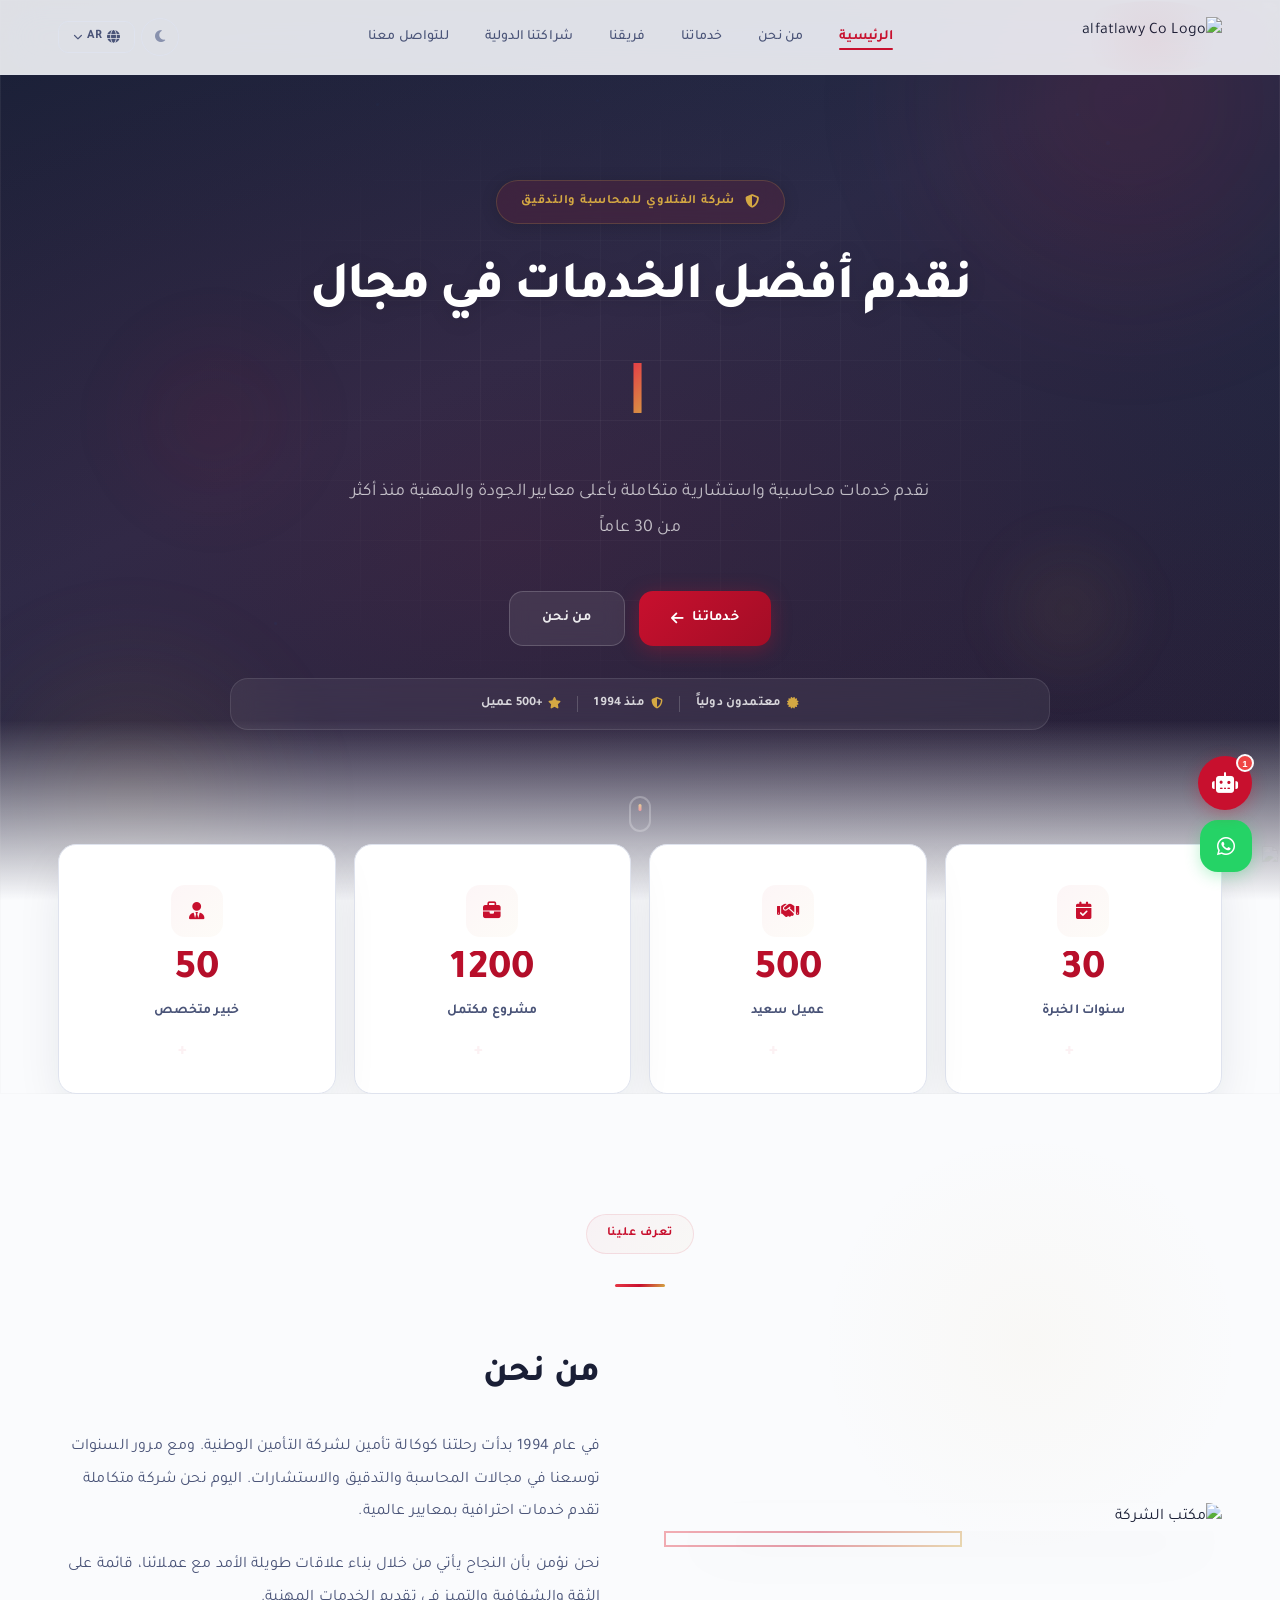
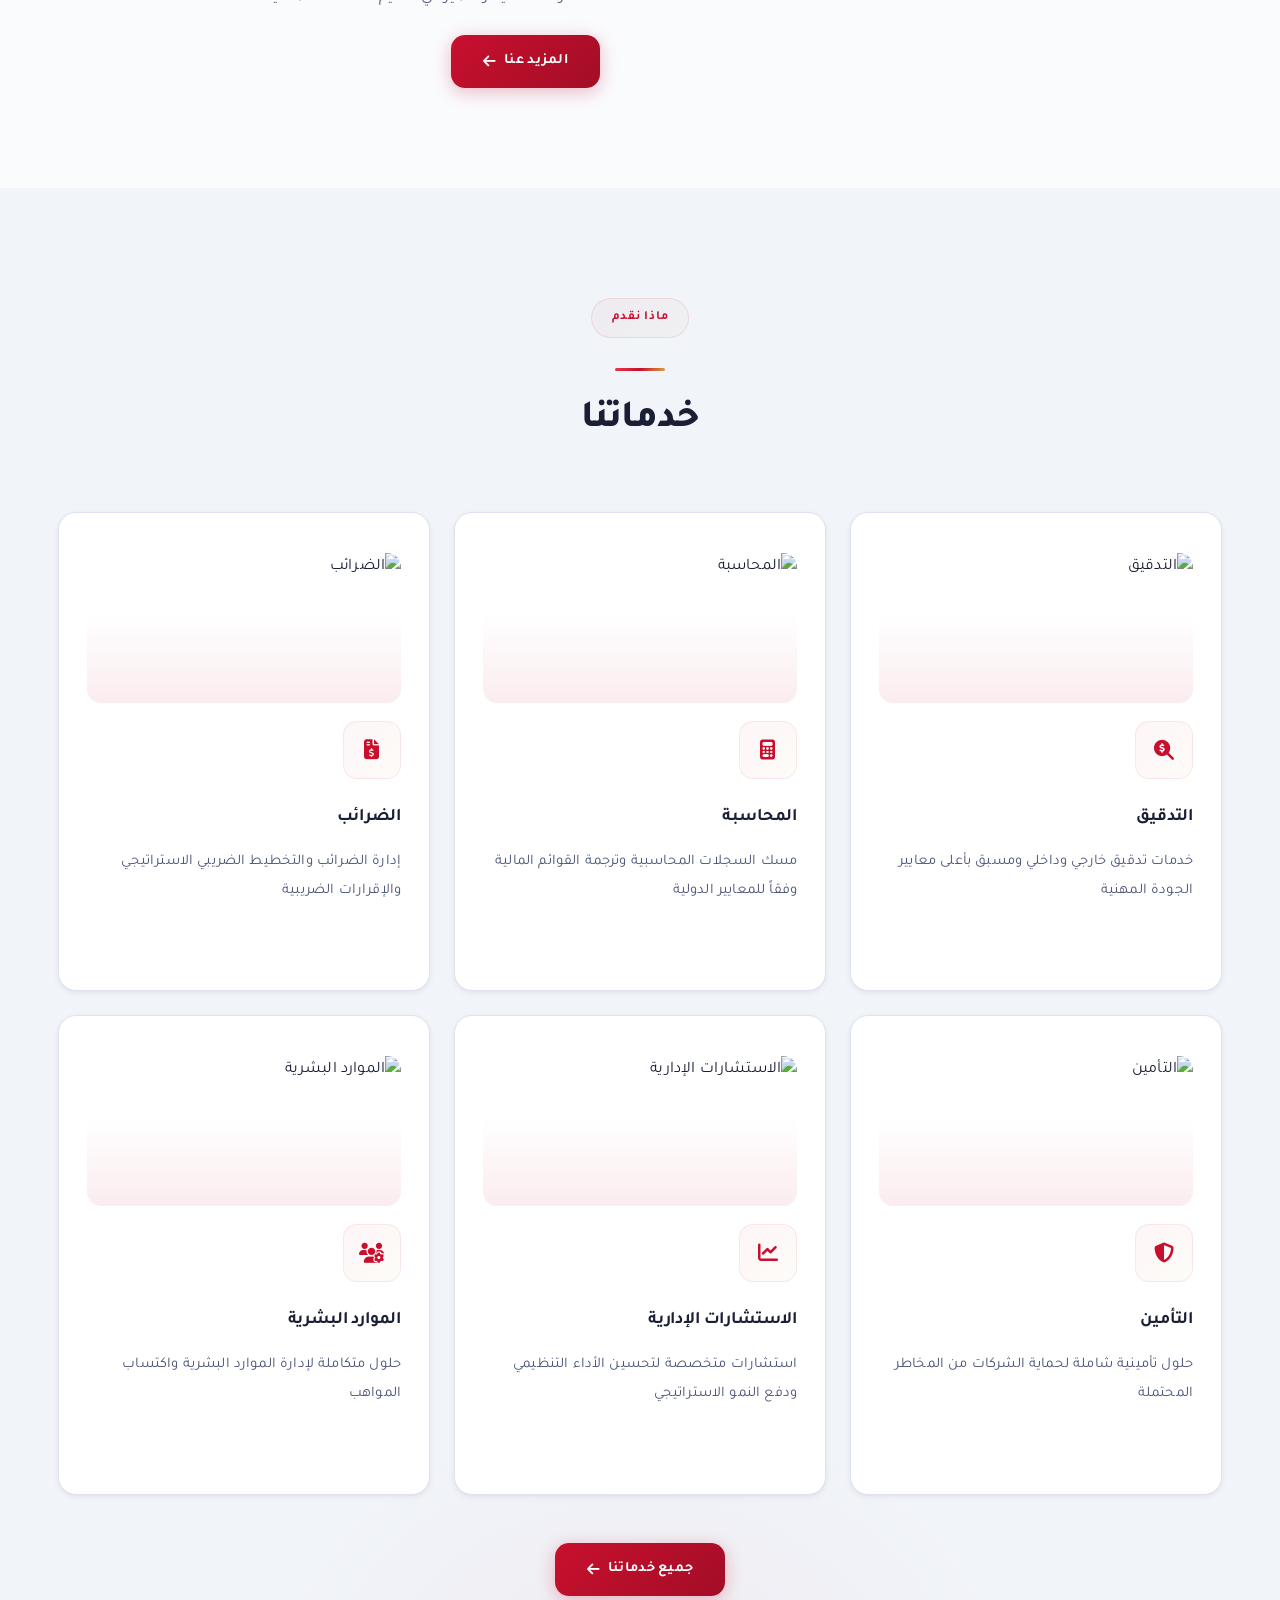
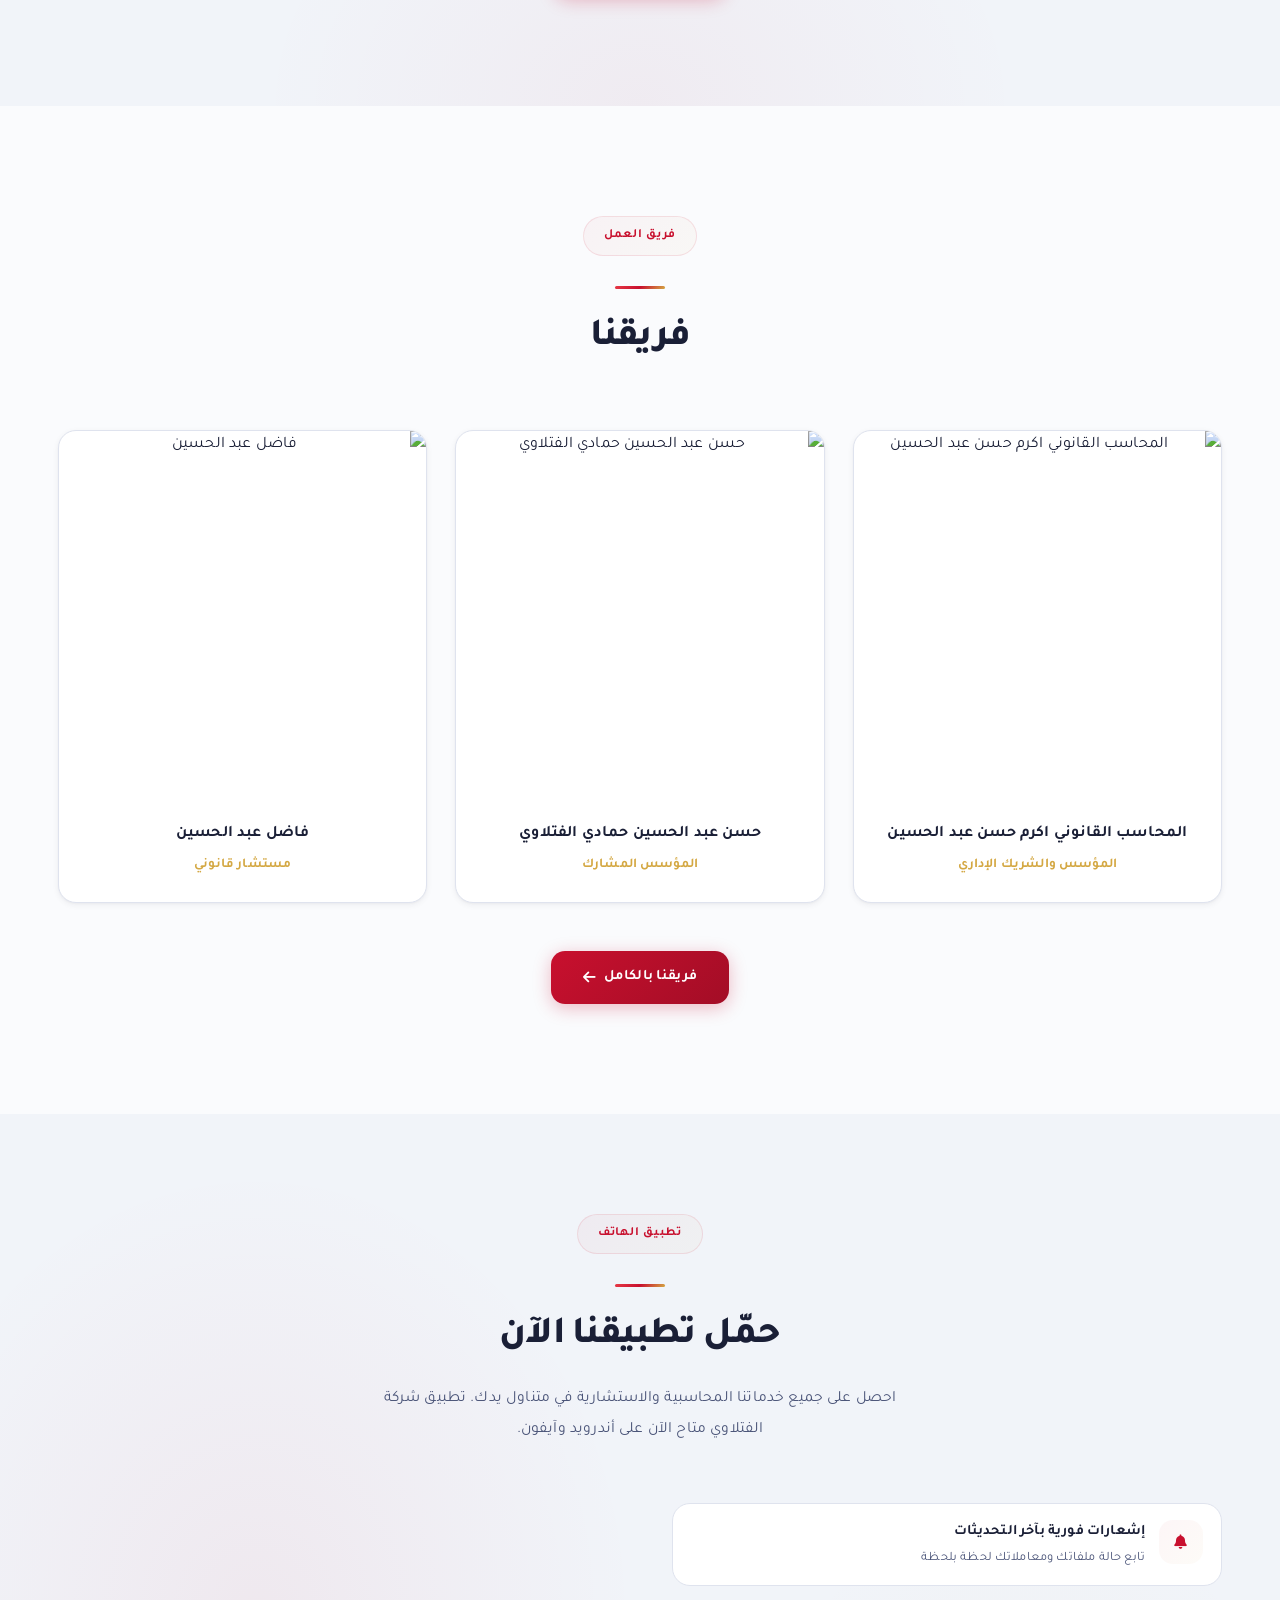
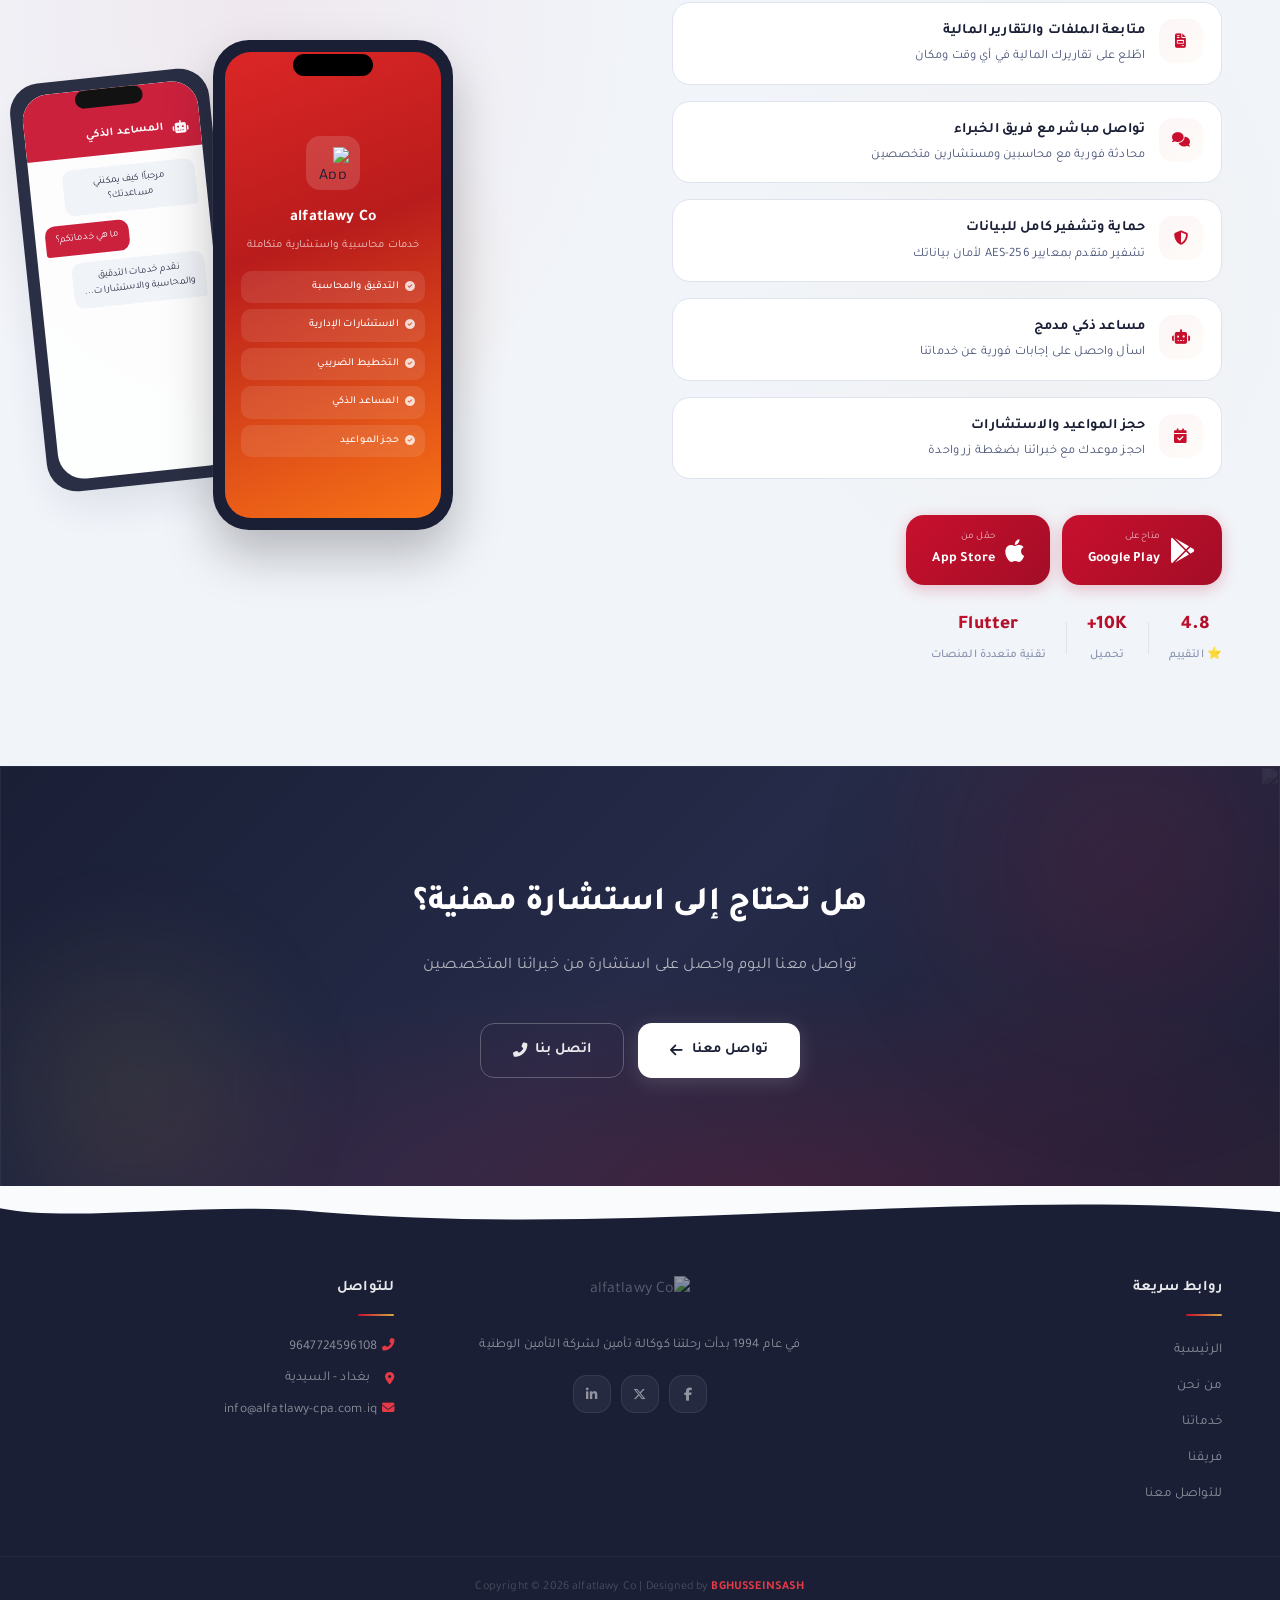
==== index.html @ bef2a105 "Alfatlawy CPA Website v12 Prestige - Full deployment" ====
<!DOCTYPE html>
<html dir="rtl" lang="ar" data-theme="light">
<head>
    <meta charset="UTF-8">
    <meta name="viewport" content="width=device-width, initial-scale=1.0">
    <title>alfatlawy Co - شركة الفتلاوي</title>
    <meta name="description" content="شركة الفتلاوي للمحاسبة والتدقيق - خدمات محاسبية واستشارية متكاملة بأعلى معايير الجودة منذ 1994">
    <link rel="stylesheet" href="css/style.css">
    <link rel="stylesheet" href="https://cdnjs.cloudflare.com/ajax/libs/font-awesome/6.5.1/css/all.min.css">
    <link rel="preconnect" href="https://fonts.googleapis.com">
    <link rel="preconnect" href="https://fonts.gstatic.com" crossorigin>
    <link href="https://fonts.googleapis.com/css2?family=Cairo:wght@300;400;600;700;800&family=Tajawal:wght@300;400;500;700;800&display=swap" rel="stylesheet">
    <link href="https://fonts.googleapis.com/css2?family=Inter:wght@300;400;500;600;700;800&display=swap" rel="stylesheet">
</head>
<body>

    <!-- Preloader -->
    <div id="preloader">
        <div class="preloader-inner">
            <div class="preloader-logo-wrap">
                <img src="https://alfatlawy-cpa.com.iq/wp-content/uploads/2024/11/Untitled_design-removebg-preview.png" alt="Loading" class="preloader-logo">
                <div class="preloader-ring"></div>
                <div class="preloader-ring ring-2"></div>
            </div>
            <div class="preloader-text">alfatlawy <span>&</span> Co</div>
            <div class="preloader-bar"><div class="preloader-bar-fill"></div></div>
        </div>
    </div>

    <!-- Header -->
    <header id="masthead">
        <div class="header-inner">
            <div class="logo animated-logo">
                <a href="index.html">
                    <img src="https://alfatlawy-cpa.com.iq/wp-content/uploads/2024/11/Untitled_design-removebg-preview.png" alt="alfatlawy Co Logo">
                    <div class="logo-glow"></div>
                </a>
            </div>
            <nav class="main-nav" id="mainNav">
                <ul class="nav-menu">
                    <li><a href="index.html" class="active" data-i18n="nav.home">الرئيسية</a></li>
                    <li><a href="about.html" data-i18n="nav.about">من نحن</a></li>
                    <li><a href="services.html" data-i18n="nav.services">خدماتنا</a></li>
                    <li><a href="team.html" data-i18n="nav.team">فريقنا</a></li>
                    <li><a href="partnership.html" data-i18n="nav.partnership">شراكتنا الدولية</a></li>
                    <li><a href="join.html" data-i18n="nav.contact">للتواصل معنا</a></li>
                </ul>
            </nav>
            <div class="header-actions">
                <button class="theme-toggle" id="themeToggle" aria-label="تبديل المظهر">
                    <i class="fas fa-moon" id="themeIcon"></i>
                </button>
                <div class="lang-dropdown" id="langDropdown">
                    <button class="lang-btn" id="langBtn">
                        <i class="fas fa-globe"></i>
                        <span id="currentLang">AR</span>
                        <i class="fas fa-chevron-down lang-arrow"></i>
                    </button>
                    <div class="lang-menu" id="langMenu">
                        <button data-lang="ar" class="lang-option active">🇮🇶 العربية</button>
                        <button data-lang="en" class="lang-option">🇬🇧 English</button>
                        <button data-lang="ku" class="lang-option">🇮🇶 کوردی</button>
                        <button data-lang="tr" class="lang-option">🇹🇷 Türkçe</button>
                        <button data-lang="fa" class="lang-option">🇮🇷 فارسی</button>
                        <button data-lang="fr" class="lang-option">🇫🇷 Français</button>
                        <button data-lang="de" class="lang-option">🇩🇪 Deutsch</button>
                        <button data-lang="es" class="lang-option">🇪🇸 Español</button>
                        <button data-lang="zh" class="lang-option">🇨🇳 中文</button>
                        <button data-lang="ru" class="lang-option">🇷🇺 Русский</button>
                    </div>
                </div>
                <button class="menu-toggle" id="menuToggle" aria-label="فتح القائمة">
                    <span class="hamburger">
                        <span></span><span></span><span></span>
                    </span>
                </button>
            </div>
        </div>
    </header>
    <div class="nav-overlay" id="navOverlay"></div>

    <!-- Hero -->
    <section class="hero">
        <img src="https://images.unsplash.com/photo-1497366216548-37526070297c?auto=format&fit=crop&w=1920&q=80" alt="" class="hero-bg-img" loading="lazy">
        <div class="hero-grid-pattern"></div>
        <div class="hero-particles" id="heroParticles"></div>
        <div class="hero-shapes">
            <div class="shape shape-1"></div>
            <div class="shape shape-2"></div>
            <div class="shape shape-3"></div>
            <div class="shape shape-4"></div>
        </div>
        <div class="hero-overlay">
            <div class="hero-content">
                <div class="hero-badge fade-in"><i class="fas fa-shield-halved"></i> <span data-i18n="hero.badge">شركة الفتلاوي للمحاسبة والتدقيق</span></div>
                <h1 class="fade-in" data-i18n="hero.title_prefix">نقدم أفضل الخدمات في مجال</h1>
                <div class="typed-line fade-in"><span class="gradient-text" id="typedText"></span></div>
                <p class="hero-desc fade-in" data-i18n="hero.desc">نقدم خدمات محاسبية واستشارية متكاملة بأعلى معايير الجودة والمهنية منذ أكثر من 30 عاماً</p>
                <div class="hero-btns fade-in">
                    <a href="services.html" class="btn btn-primary" data-i18n="hero.btn_services">خدماتنا <i class="fas fa-arrow-left"></i></a>
                    <a href="about.html" class="btn btn-glass" data-i18n="hero.btn_about">من نحن</a>
                </div>
                <div class="hero-trust fade-in">
                    <span class="trust-item"><i class="fas fa-certificate"></i> <span data-i18n="hero.trust1">معتمدون دولياً</span></span>
                    <span class="trust-divider"></span>
                    <span class="trust-item"><i class="fas fa-shield-halved"></i> <span data-i18n="hero.trust2">منذ 1994</span></span>
                    <span class="trust-divider"></span>
                    <span class="trust-item"><i class="fas fa-star"></i> <span data-i18n="hero.trust3">+500 عميل</span></span>
                </div>
                <div class="hero-scroll-indicator">
                    <div class="scroll-mouse"><div class="scroll-dot"></div></div>
                </div>
            </div>
        </div>
    </section>

    <!-- Stats -->
    <section class="stats">
        <img src="https://images.unsplash.com/photo-1486406146926-c627a92ad1ab?auto=format&fit=crop&w=1920&q=80" alt="" class="stats-bg-img" loading="lazy">
        <div class="stats-grid">
            <div class="stat-item fade-in">
                <div class="stat-icon"><i class="fas fa-calendar-check"></i></div>
                <div class="stat-number" data-count="30">0</div>
                <div class="stat-label" data-i18n="stats.experience">سنوات الخبرة</div>
                <div class="stat-plus">+</div>
            </div>
            <div class="stat-item fade-in">
                <div class="stat-icon"><i class="fas fa-handshake"></i></div>
                <div class="stat-number" data-count="500">0</div>
                <div class="stat-label" data-i18n="stats.clients">عميل سعيد</div>
                <div class="stat-plus">+</div>
            </div>
            <div class="stat-item fade-in">
                <div class="stat-icon"><i class="fas fa-briefcase"></i></div>
                <div class="stat-number" data-count="1200">0</div>
                <div class="stat-label" data-i18n="stats.projects">مشروع مكتمل</div>
                <div class="stat-plus">+</div>
            </div>
            <div class="stat-item fade-in">
                <div class="stat-icon"><i class="fas fa-user-tie"></i></div>
                <div class="stat-number" data-count="50">0</div>
                <div class="stat-label" data-i18n="stats.experts">خبير متخصص</div>
                <div class="stat-plus">+</div>
            </div>
        </div>
    </section>

    <!-- About Preview -->
    <section class="about-preview">
        <div class="container">
            <div class="section-header fade-in">
                <div class="section-tag" data-i18n="about.tag">تعرف علينا</div>
                <div class="section-divider"></div>
            </div>
            <div class="about-grid">
                <div class="about-img fade-in">
                    <img src="https://alfatlawy-cpa.com.iq/wp-content/uploads/2024/12/modern-equipped-computer-lab.webp" alt="مكتب الشركة">
                    <div class="img-decoration"></div>
                </div>
                <div class="about-text fade-in">
                    <h2 data-i18n="about.title">من نحن</h2>
                    <p data-i18n="about.p1">في عام 1994 بدأت رحلتنا كوكالة تأمين لشركة التأمين الوطنية. ومع مرور السنوات توسعنا في مجالات المحاسبة والتدقيق والاستشارات. اليوم نحن شركة متكاملة تقدم خدمات احترافية بمعايير عالمية.</p>
                    <p data-i18n="about.p2">نحن نؤمن بأن النجاح يأتي من خلال بناء علاقات طويلة الأمد مع عملائنا، قائمة على الثقة والشفافية والتميز في تقديم الخدمات المهنية.</p>
                    <a href="about.html" class="btn btn-primary" data-i18n="about.btn">المزيد عنا <i class="fas fa-arrow-left"></i></a>
                </div>
            </div>
        </div>
    </section>

    <!-- Services Preview -->
    <section class="services-preview">
        <div class="container">
            <div class="section-header fade-in">
                <div class="section-tag" data-i18n="services.tag">ماذا نقدم</div>
                <div class="section-divider"></div>
                <h2 data-i18n="services.title">خدماتنا</h2>
            </div>
            <div class="services-grid">
                <div class="service-card fade-in">
                    <div class="card-shine"></div>
                    <div class="service-card-img-wrap">
                        <img src="https://images.unsplash.com/photo-1554224155-6726b3ff858f?auto=format&fit=crop&w=600&q=80" alt="التدقيق" class="service-card-img" loading="lazy">
                    </div>
                    <div class="service-icon"><i class="fas fa-search-dollar"></i></div>
                    <h3 data-i18n="services.audit">التدقيق</h3>
                    <p data-i18n="services.audit_desc">خدمات تدقيق خارجي وداخلي ومسبق بأعلى معايير الجودة المهنية</p>
                    <div class="card-arrow"><i class="fas fa-arrow-left"></i></div>
                </div>
                <div class="service-card fade-in">
                    <div class="card-shine"></div>
                    <div class="service-card-img-wrap">
                        <img src="https://images.unsplash.com/photo-1454165804606-c3d57bc86b40?auto=format&fit=crop&w=600&q=80" alt="المحاسبة" class="service-card-img" loading="lazy">
                    </div>
                    <div class="service-icon"><i class="fas fa-calculator"></i></div>
                    <h3 data-i18n="services.accounting">المحاسبة</h3>
                    <p data-i18n="services.accounting_desc">مسك السجلات المحاسبية وترجمة القوائم المالية وفقاً للمعايير الدولية</p>
                    <div class="card-arrow"><i class="fas fa-arrow-left"></i></div>
                </div>
                <div class="service-card fade-in">
                    <div class="card-shine"></div>
                    <div class="service-card-img-wrap">
                        <img src="https://images.unsplash.com/photo-1586473219010-2ffc57b0d282?auto=format&fit=crop&w=600&q=80" alt="الضرائب" class="service-card-img" loading="lazy">
                    </div>
                    <div class="service-icon"><i class="fas fa-file-invoice-dollar"></i></div>
                    <h3 data-i18n="services.tax">الضرائب</h3>
                    <p data-i18n="services.tax_desc">إدارة الضرائب والتخطيط الضريبي الاستراتيجي والإقرارات الضريبية</p>
                    <div class="card-arrow"><i class="fas fa-arrow-left"></i></div>
                </div>
                <div class="service-card fade-in">
                    <div class="card-shine"></div>
                    <div class="service-card-img-wrap">
                        <img src="https://images.unsplash.com/photo-1450101499163-c8848e66ad76?auto=format&fit=crop&w=600&q=80" alt="التأمين" class="service-card-img" loading="lazy">
                    </div>
                    <div class="service-icon"><i class="fas fa-shield-alt"></i></div>
                    <h3 data-i18n="services.insurance">التأمين</h3>
                    <p data-i18n="services.insurance_desc">حلول تأمينية شاملة لحماية الشركات من المخاطر المحتملة</p>
                    <div class="card-arrow"><i class="fas fa-arrow-left"></i></div>
                </div>
                <div class="service-card fade-in">
                    <div class="card-shine"></div>
                    <div class="service-card-img-wrap">
                        <img src="https://images.unsplash.com/photo-1552664730-d307ca884978?auto=format&fit=crop&w=600&q=80" alt="الاستشارات الإدارية" class="service-card-img" loading="lazy">
                    </div>
                    <div class="service-icon"><i class="fas fa-chart-line"></i></div>
                    <h3 data-i18n="services.consulting">الاستشارات الإدارية</h3>
                    <p data-i18n="services.consulting_desc">استشارات متخصصة لتحسين الأداء التنظيمي ودفع النمو الاستراتيجي</p>
                    <div class="card-arrow"><i class="fas fa-arrow-left"></i></div>
                </div>
                <div class="service-card fade-in">
                    <div class="card-shine"></div>
                    <div class="service-card-img-wrap">
                        <img src="https://images.unsplash.com/photo-1521737711867-e3b97375f902?auto=format&fit=crop&w=600&q=80" alt="الموارد البشرية" class="service-card-img" loading="lazy">
                    </div>
                    <div class="service-icon"><i class="fas fa-users-cog"></i></div>
                    <h3 data-i18n="services.hr">الموارد البشرية</h3>
                    <p data-i18n="services.hr_desc">حلول متكاملة لإدارة الموارد البشرية واكتساب المواهب</p>
                    <div class="card-arrow"><i class="fas fa-arrow-left"></i></div>
                </div>
            </div>
            <div class="center-btn fade-in">
                <a href="services.html" class="btn btn-primary" data-i18n="services.btn">جميع خدماتنا <i class="fas fa-arrow-left"></i></a>
            </div>
        </div>
    </section>

    <!-- Team Preview -->
    <section class="team-preview">
        <div class="container">
            <div class="section-header fade-in">
                <div class="section-tag" data-i18n="team.tag">فريق العمل</div>
                <div class="section-divider"></div>
                <h2 data-i18n="team.title">فريقنا</h2>
            </div>
            <div class="team-grid">
                <div class="team-card fade-in">
                    <div class="team-img-wrap">
                        <img src="https://alfatlawy-cpa.com.iq/wp-content/uploads/2024/11/co-founder-2.png" alt="المحاسب القانوني اكرم حسن عبد الحسين">
                        <div class="team-overlay"><a href="team.html"><i class="fas fa-arrow-left"></i></a></div>
                    </div>
                    <h4 data-i18n="team.m1_name">المحاسب القانوني اكرم حسن عبد الحسين</h4>
                    <p data-i18n="team.founder">المؤسس والشريك الإداري</p>
                </div>
                <div class="team-card fade-in">
                    <div class="team-img-wrap">
                        <img src="https://alfatlawy-cpa.com.iq/wp-content/uploads/2024/11/co-founder-1.png" alt="حسن عبد الحسين حمادي الفتلاوي">
                        <div class="team-overlay"><a href="team.html"><i class="fas fa-arrow-left"></i></a></div>
                    </div>
                    <h4 data-i18n="team.m2_name">حسن عبد الحسين حمادي الفتلاوي</h4>
                    <p data-i18n="team.cofounder">المؤسس المشارك</p>
                </div>
                <div class="team-card fade-in">
                    <div class="team-img-wrap">
                        <img src="https://alfatlawy-cpa.com.iq/wp-content/uploads/2024/11/team-member-1.png" alt="فاضل عبد الحسين">
                        <div class="team-overlay"><a href="team.html"><i class="fas fa-arrow-left"></i></a></div>
                    </div>
                    <h4 data-i18n="team.m3_name">فاضل عبد الحسين</h4>
                    <p data-i18n="team.legal">مستشار قانوني</p>
                </div>
            </div>
            <div class="center-btn fade-in">
                <a href="team.html" class="btn btn-primary" data-i18n="team.btn">فريقنا بالكامل <i class="fas fa-arrow-left"></i></a>
            </div>
        </div>
    </section>

    <!-- Mobile App -->
    <section class="app-section">
        <div class="container">
            <div class="section-header fade-in">
                <div class="section-tag" data-i18n="app.tag">تطبيق الهاتف</div>
                <div class="section-divider"></div>
                <h2 data-i18n="app.title">حمّل تطبيقنا الآن</h2>
                <p class="section-desc" data-i18n="app.desc">احصل على جميع خدماتنا المحاسبية والاستشارية في متناول يدك. تطبيق شركة الفتلاوي متاح الآن على أندرويد وآيفون.</p>
            </div>
            <div class="app-grid">
                <div class="app-content fade-in">
                    <div class="app-features">
                        <div class="app-feature">
                            <div class="app-feature-icon"><i class="fas fa-bell"></i></div>
                            <div class="app-feature-text">
                                <strong data-i18n="app.f1">إشعارات فورية بآخر التحديثات</strong>
                                <span data-i18n="app.f1_desc">تابع حالة ملفاتك ومعاملاتك لحظة بلحظة</span>
                            </div>
                        </div>
                        <div class="app-feature">
                            <div class="app-feature-icon"><i class="fas fa-file-invoice"></i></div>
                            <div class="app-feature-text">
                                <strong data-i18n="app.f2">متابعة الملفات والتقارير المالية</strong>
                                <span data-i18n="app.f2_desc">اطّلع على تقاريرك المالية في أي وقت ومكان</span>
                            </div>
                        </div>
                        <div class="app-feature">
                            <div class="app-feature-icon"><i class="fas fa-comments"></i></div>
                            <div class="app-feature-text">
                                <strong data-i18n="app.f3">تواصل مباشر مع فريق الخبراء</strong>
                                <span data-i18n="app.f3_desc">محادثة فورية مع محاسبين ومستشارين متخصصين</span>
                            </div>
                        </div>
                        <div class="app-feature">
                            <div class="app-feature-icon"><i class="fas fa-shield-halved"></i></div>
                            <div class="app-feature-text">
                                <strong data-i18n="app.f4">حماية وتشفير كامل للبيانات</strong>
                                <span data-i18n="app.f4_desc">تشفير متقدم بمعايير AES-256 لأمان بياناتك</span>
                            </div>
                        </div>
                        <div class="app-feature">
                            <div class="app-feature-icon"><i class="fas fa-robot"></i></div>
                            <div class="app-feature-text">
                                <strong data-i18n="app.f5">مساعد ذكي مدمج</strong>
                                <span data-i18n="app.f5_desc">اسأل واحصل على إجابات فورية عن خدماتنا</span>
                            </div>
                        </div>
                        <div class="app-feature">
                            <div class="app-feature-icon"><i class="fas fa-calendar-check"></i></div>
                            <div class="app-feature-text">
                                <strong data-i18n="app.f6">حجز المواعيد والاستشارات</strong>
                                <span data-i18n="app.f6_desc">احجز موعدك مع خبرائنا بضغطة زر واحدة</span>
                            </div>
                        </div>
                    </div>
                    <div class="app-store-btns">
                        <a href="#" class="store-btn" aria-label="Google Play">
                            <i class="fab fa-google-play"></i>
                            <div class="store-btn-text">
                                <small data-i18n="app.get_on">متاح على</small>
                                <strong>Google Play</strong>
                            </div>
                        </a>
                        <a href="#" class="store-btn" aria-label="App Store">
                            <i class="fab fa-apple"></i>
                            <div class="store-btn-text">
                                <small data-i18n="app.download_on">حمّل من</small>
                                <strong>App Store</strong>
                            </div>
                        </a>
                    </div>
                    <div class="app-stats">
                        <div class="app-stat">
                            <strong>4.8</strong>
                            <span>⭐ <span data-i18n="app.rating">التقييم</span></span>
                        </div>
                        <div class="app-stat-divider"></div>
                        <div class="app-stat">
                            <strong>10K+</strong>
                            <span data-i18n="app.downloads">تحميل</span>
                        </div>
                        <div class="app-stat-divider"></div>
                        <div class="app-stat">
                            <strong>Flutter</strong>
                            <span data-i18n="app.tech">تقنية متعددة المنصات</span>
                        </div>
                    </div>
                </div>
                <div class="app-mockup fade-in">
                    <div class="phone-glow"></div>
                    <div class="phone-frame">
                        <div class="phone-screen">
                            <div class="phone-screen-logo">
                                <img src="https://alfatlawy-cpa.com.iq/wp-content/uploads/2024/11/Untitled_design-removebg-preview.png" alt="App Logo">
                            </div>
                            <h3>alfatlawy Co</h3>
                            <p data-i18n="app.phone_desc">خدمات محاسبية واستشارية متكاملة</p>
                            <div class="phone-screen-features">
                                <div class="phone-feature-item"><i class="fas fa-check-circle"></i> <span data-i18n="app.phone_f1">التدقيق والمحاسبة</span></div>
                                <div class="phone-feature-item"><i class="fas fa-check-circle"></i> <span data-i18n="app.phone_f2">الاستشارات الإدارية</span></div>
                                <div class="phone-feature-item"><i class="fas fa-check-circle"></i> <span data-i18n="app.phone_f3">التخطيط الضريبي</span></div>
                                <div class="phone-feature-item"><i class="fas fa-check-circle"></i> <span data-i18n="app.phone_f4">المساعد الذكي</span></div>
                                <div class="phone-feature-item"><i class="fas fa-check-circle"></i> <span data-i18n="app.phone_f5">حجز المواعيد</span></div>
                            </div>
                        </div>
                    </div>
                    <div class="phone-frame phone-frame-secondary">
                        <div class="phone-screen phone-screen-chat">
                            <div class="phone-chat-header">
                                <i class="fas fa-robot"></i>
                                <span data-i18n="app.phone_chat_title">المساعد الذكي</span>
                            </div>
                            <div class="phone-chat-messages">
                                <div class="phone-chat-bot" data-i18n="app.phone_chat_bot1">مرحباً! كيف يمكنني مساعدتك؟</div>
                                <div class="phone-chat-user" data-i18n="app.phone_chat_user1">ما هي خدماتكم؟</div>
                                <div class="phone-chat-bot" data-i18n="app.phone_chat_bot2">نقدم خدمات التدقيق والمحاسبة والاستشارات...</div>
                            </div>
                        </div>
                    </div>
                </div>
            </div>
        </div>
    </section>

    <!-- CTA -->
    <section class="cta">
        <img src="https://images.unsplash.com/photo-1497215842964-222b430dc094?auto=format&fit=crop&w=1920&q=80" alt="" class="cta-bg-img" loading="lazy">
        <div class="cta-bg-shapes">
            <div class="shape shape-1"></div>
            <div class="shape shape-2"></div>
        </div>
        <div class="container fade-in">
            <h2 data-i18n="cta.title">هل تحتاج إلى استشارة مهنية؟</h2>
            <p data-i18n="cta.desc">تواصل معنا اليوم واحصل على استشارة من خبرائنا المتخصصين</p>
            <div class="cta-btns">
                <a href="join.html" class="btn btn-primary" data-i18n="cta.btn_contact">تواصل معنا <i class="fas fa-arrow-left"></i></a>
                <a href="tel:9647724596108" class="btn btn-glass" data-i18n="cta.btn_call">اتصل بنا <i class="fas fa-phone-alt"></i></a>
            </div>
        </div>
    </section>

    <!-- Footer -->
    <footer id="colophon">
        <div class="footer-wave">
            <svg viewBox="0 0 1440 70" preserveAspectRatio="none"><path d="M0,35 C360,70 720,0 1080,35 C1200,50 1360,20 1440,40 L1440,70 L0,70 Z" /></svg>
        </div>
        <div class="footer-main">
            <div class="container">
                <div class="footer-grid">
                    <div class="footer-col">
                        <h3 data-i18n="footer.links">روابط سريعة</h3>
                        <ul>
                            <li><a href="index.html" data-i18n="nav.home">الرئيسية</a></li>
                            <li><a href="about.html" data-i18n="nav.about">من نحن</a></li>
                            <li><a href="services.html" data-i18n="nav.services">خدماتنا</a></li>
                            <li><a href="team.html" data-i18n="nav.team">فريقنا</a></li>
                            <li><a href="join.html" data-i18n="nav.contact">للتواصل معنا</a></li>
                        </ul>
                    </div>
                    <div class="footer-col footer-center">
                        <div class="footer-logo animated-logo">
                            <img src="https://alfatlawy-cpa.com.iq/wp-content/uploads/2024/11/Untitled_design-removebg-preview.png" alt="alfatlawy Co">
                        </div>
                        <p data-i18n="footer.desc">في عام 1994 بدأت رحلتنا كوكالة تأمين لشركة التأمين الوطنية</p>
                        <div class="social-icons">
                            <a href="#" aria-label="Facebook"><i class="fab fa-facebook-f"></i></a>
                            <a href="#" aria-label="X Twitter"><i class="fab fa-x-twitter"></i></a>
                            <a href="https://www.linkedin.com/company/al-fatlawy-for-management-consultancy" target="_blank" rel="noopener noreferrer" aria-label="LinkedIn"><i class="fab fa-linkedin-in"></i></a>
                        </div>
                    </div>
                    <div class="footer-col">
                        <h3 data-i18n="footer.contact">للتواصل</h3>
                        <ul class="contact-list">
                            <li><a href="tel:9647724596108"><i class="fas fa-phone-alt"></i> 9647724596108</a></li>
                            <li><i class="fas fa-map-marker-alt"></i> <span data-i18n="footer.address">بغداد - السيدية</span></li>
                            <li><a href="mailto:info@alfatlawy-cpa.com.iq"><i class="fas fa-envelope"></i> info@alfatlawy-cpa.com.iq</a></li>
                        </ul>
                    </div>
                </div>
            </div>
        </div>
        <div class="footer-bottom">
            <div class="container">
                <p>Copyright &copy; 2026 alfatlawy Co | Designed by <a href="https://mywebsite0776.web.app/?utm_source=ig&utm_medium=social&utm_content=link_in_bio&fbclid=PAZXh0bgNhZW0CMTEAc3J0YwZhcHBfaWQPNTY3MDY3MzQzMzUyNDI3AAGnwS3yZzEiBIu3q-q-ecYvZ8EO3v041uL3YpDj0C1xq-jYMt0_IpzYBrRKwj0_aem_mv41k5xsBDDGtcyn5JAxog" target="_blank" rel="noopener noreferrer"><strong>BGHUSSEINSASH</strong></a></p>
            </div>
        </div>
    </footer>

    <div class="scroll-to-top" id="scrollToTop"><i class="fas fa-chevron-up"></i></div>
    <a href="https://wa.me/9647724596108" class="whatsapp-float" target="_blank" rel="noopener noreferrer" aria-label="تواصل عبر واتساب"><i class="fab fa-whatsapp"></i></a>

    <!-- AI Chatbot -->
    <button class="chat-toggle-btn" id="chatToggle" aria-label="المساعد الذكي">
        <span class="chat-icon-open"><i class="fas fa-robot"></i></span>
        <span class="chat-icon-close"><i class="fas fa-times"></i></span>
        <span class="chat-badge">1</span>
    </button>
    <div class="chat-panel" id="chatPanel">
        <div class="chat-header">
            <div class="chat-avatar"><i class="fas fa-robot"></i></div>
            <div class="chat-header-info">
                <h4 data-i18n="chat.title">المساعد الذكي</h4>
                <span class="chat-status-row">
                    <span class="chat-status-dot"></span>
                    <span data-i18n="chat.status">متصل الآن</span>
                    <span class="chat-ai-badge" id="chatAiBadge" title="AI مفعّل"><i class="fas fa-brain"></i> AI</span>
                </span>
            </div>
            <div class="chat-header-actions">
                <button class="chat-voice-toggle" id="chatVoiceToggle" title="تشغيل/إيقاف الصوت" aria-label="تشغيل الصوت">
                    <i class="fas fa-volume-up"></i>
                </button>
                <button class="chat-header-close" id="chatClose" aria-label="إغلاق"><i class="fas fa-times"></i></button>
            </div>
        </div>
        <div class="chat-messages" id="chatMessages"></div>
        <div class="chat-quick-replies" id="chatQuickReplies"></div>
        <div class="chat-input-area">
            <button class="chat-mic-btn" id="chatMic" aria-label="تحدث بصوتك" title="تحدث بصوتك">
                <i class="fas fa-microphone"></i>
                <span class="mic-pulse"></span>
            </button>
            <input type="text" class="chat-input" id="chatInput" placeholder="اكتب رسالتك..." data-i18n-placeholder="chat.placeholder" autocomplete="off">
            <button class="chat-send-btn" id="chatSend" aria-label="إرسال"><i class="fas fa-paper-plane"></i></button>
        </div>
        <div class="chat-listening-bar" id="chatListeningBar">
            <div class="listening-waves">
                <span></span><span></span><span></span><span></span><span></span>
            </div>
            <span class="listening-text" data-i18n="chat.listening">جارٍ الاستماع...</span>
            <button class="listening-stop" id="chatMicStop"><i class="fas fa-stop-circle"></i></button>
        </div>
    </div>

    <script src="js/main.js"></script>
</body>
</html>
---- css/style.css ----
/* ===== alfatlawy Co – Prestige v12.0 ===== */
/* Premium corporate design — depth, elegance & modern sophistication */
/* Bold blue-gold palette with refined glassmorphism and smooth motion */

/* ───────── Design Tokens ───────── */
:root {
    --primary:      #1a1f36;
    --primary-mid:  #252b48;
    --primary-dark: #0d1025;

    --accent:       #c8102e;
    --accent-light: #e63946;
    --accent-pale:  #fff5f5;
    --accent-rgb:   200, 16, 46;

    --accent2:      #a30d26;
    --accent2-rgb:  163, 13, 38;

    --accent3:      #d4a843;
    --accent3-rgb:  212, 168, 67;

    --warm:         #c8102e;
    --warm-rgb:     200, 16, 46;
    --success:      #16a34a;

    --bg:           #fafbfd;
    --bg-alt:       #f1f4f9;
    --bg-card:      #ffffff;
    --bg-elevated:  #ffffff;
    --bg-subtle:    #edf0f7;

    --text:           #1a1f36;
    --text-secondary: #4a5478;
    --text-muted:     #8891ad;
    --text-inverse:   #ffffff;

    --border:        #dfe3ee;
    --border-accent: rgba(200,16,46,0.18);
    --border-strong: #c5cad9;

    --shadow-xs:   0 1px 2px rgba(26,31,54,0.04);
    --shadow-sm:   0 2px 6px rgba(26,31,54,0.06), 0 1px 2px rgba(26,31,54,0.03);
    --shadow:      0 4px 12px -2px rgba(26,31,54,0.07);
    --shadow-md:   0 8px 28px -4px rgba(26,31,54,0.10);
    --shadow-lg:   0 20px 50px -10px rgba(26,31,54,0.13);
    --shadow-xl:   0 25px 65px -12px rgba(26,31,54,0.16);
    --shadow-glow: 0 0 50px rgba(200,16,46,0.06);
    --shadow-card-hover: 0 20px 44px -8px rgba(200,16,46,0.10);

    --gradient-primary: linear-gradient(135deg, #c8102e 0%, #a30d26 100%);
    --gradient-accent: linear-gradient(135deg, #e63946 0%, #c8102e 50%, #d4a843 100%);
    --gradient-subtle: linear-gradient(135deg, rgba(200,16,46,0.04) 0%, rgba(212,168,67,0.04) 100%);
    --gradient-card-border: linear-gradient(135deg, rgba(200,16,46,0.15), rgba(163,13,38,0.15), rgba(212,168,67,0.15));
    --gradient-hero: linear-gradient(155deg, #1a1f36 0%, #252b48 40%, #1a1f36 100%);

    --radius:      14px;
    --radius-sm:   10px;
    --radius-lg:   18px;
    --radius-xl:   26px;
    --radius-pill: 100px;
    --max-width:   1220px;

    --ease:        cubic-bezier(0.25, 0.46, 0.45, 0.94);
    --ease-out:    cubic-bezier(0.16, 1, 0.3, 1);
    --ease-back:   cubic-bezier(0.34, 1.56, 0.64, 1);
    --ease-spring: cubic-bezier(0.175, 0.885, 0.32, 1.275);
    --dur:         0.35s;
    --dur-slow:    0.55s;

    --header-h: 74px;
    --header-bg: rgba(250,251,253,0.88);
    --header-border: rgba(223,227,238,0.5);

    --footer-bg: #1a1f36;
    --footer-text: rgba(255,255,255,0.50);

    --glass-bg: rgba(255,255,255,0.65);
    --glass-border: rgba(255,255,255,0.45);
}

[data-theme="dark"] {
    --bg:          #0c1021;
    --bg-alt:      #131833;
    --bg-card:     #1e2448;
    --bg-elevated: #1e2448;
    --bg-subtle:   #141936;

    --text:           #f1f3f9;
    --text-secondary: #9ba3c2;
    --text-muted:     #6b73a0;

    --border:        #252b4e;
    --border-accent: rgba(200,16,46,0.22);
    --border-strong: #363e6a;

    --shadow-xs:   0 1px 2px rgba(0,0,0,0.40);
    --shadow-sm:   0 2px 6px rgba(0,0,0,0.30);
    --shadow:      0 4px 12px rgba(0,0,0,0.25);
    --shadow-md:   0 8px 28px rgba(0,0,0,0.32);
    --shadow-lg:   0 20px 50px rgba(0,0,0,0.38);
    --shadow-xl:   0 25px 65px rgba(0,0,0,0.48);
    --shadow-glow: 0 0 50px rgba(200,16,46,0.12);
    --shadow-card-hover: 0 20px 44px rgba(200,16,46,0.14);

    --gradient-primary: linear-gradient(135deg, #e63946 0%, #d4a843 100%);
    --gradient-accent: linear-gradient(135deg, #e63946 0%, #c8102e 50%, #d4a843 100%);
    --gradient-subtle: linear-gradient(135deg, rgba(200,16,46,0.08) 0%, rgba(212,168,67,0.06) 100%);
    --gradient-card-border: linear-gradient(135deg, rgba(230,57,70,0.3), rgba(163,13,38,0.3), rgba(212,168,67,0.3));

    --header-bg: rgba(12,16,33,0.90);
    --header-border: rgba(37,43,78,0.5);

    --footer-bg: #080c1a;
    --footer-text: rgba(255,255,255,0.38);

    --glass-bg: rgba(30,36,72,0.60);
    --glass-border: rgba(255,255,255,0.06);
}

/* ───────── Reset ───────── */
*, *::before, *::after { margin: 0; padding: 0; box-sizing: border-box; }

html {
    scroll-behavior: smooth;
    overflow-x: hidden;
    -webkit-font-smoothing: antialiased;
    -moz-osx-font-smoothing: grayscale;
}

body {
    font-family: 'Tajawal', 'Cairo', 'Inter', system-ui, sans-serif;
    background: var(--bg);
    color: var(--text);
    line-height: 1.75;
    overflow-x: hidden;
    transition: background var(--dur) var(--ease), color var(--dur) var(--ease);
    font-size: 16px;
    letter-spacing: 0.01em;
}

a { text-decoration: none; color: inherit; transition: color var(--dur) var(--ease); }
ul { list-style: none; }
img { max-width: 100%; height: auto; display: block; }
.container { max-width: var(--max-width); margin: 0 auto; padding: 0 28px; }

/* ───────── Keyframes ───────── */
@keyframes spin { to { transform: rotate(360deg); } }
@keyframes spinReverse { to { transform: rotate(-360deg); } }
@keyframes pulse { 0%,100%{ opacity:1; } 50%{ opacity:0.5; } }
@keyframes blink { 0%,100%{ opacity:1; } 50%{ opacity:0; } }
@keyframes shimmer { 0%{ transform: translateX(-100%); } 100%{ transform: translateX(250%); } }
@keyframes gradientFlow { 0%{ background-position:0% 50%; } 50%{ background-position:100% 50%; } 100%{ background-position:0% 50%; } }
@keyframes scrollDot { 0%{ opacity:1; transform:translateY(0); } 100%{ opacity:0; transform:translateY(9px); } }
@keyframes barFill { 0%{ width:0; } 100%{ width:100%; } }
@keyframes glowPulse { 0%,100%{ opacity:0.03; transform:scale(0.96); } 50%{ opacity:0.08; transform:scale(1.03); } }
@keyframes whatsappPulse { 0%{ box-shadow:0 0 0 0 rgba(37,211,102,0.35); } 70%{ box-shadow:0 0 0 14px rgba(37,211,102,0); } }
@keyframes lineGrow { from{ transform:scaleX(0); } to{ transform:scaleX(1); } }
@keyframes fadeInUp { from{ opacity:0; transform:translateY(20px); } to{ opacity:1; transform:translateY(0); } }

@keyframes gentleDrift {
    0%, 100% { transform: translate(0, 0); }
    50% { transform: translate(12px, -8px); }
}

@keyframes shimmerLine {
    0% { transform: translateX(-100%) skewX(-12deg); }
    100% { transform: translateX(400%) skewX(-12deg); }
}

@keyframes subtleFloat {
    0%, 100% { transform: translateY(0px); opacity: 0.5; }
    50% { transform: translateY(-14px); opacity: 0.8; }
}

@keyframes ringPulse {
    0%, 100% { transform: scale(1); opacity: 0.2; }
    50% { transform: scale(1.08); opacity: 0.06; }
}

@keyframes meshGradient {
    0%, 100% { background-position: 0% 50%; }
    25% { background-position: 100% 0%; }
    50% { background-position: 100% 100%; }
    75% { background-position: 0% 100%; }
}

@keyframes borderGlow {
    0%, 100% { opacity: 0.5; }
    50% { opacity: 1; }
}

@keyframes floatUp {
    0%, 100% { transform: translateY(0) rotate(0deg); }
    50% { transform: translateY(-20px) rotate(3deg); }
}

@keyframes scaleIn {
    from { opacity: 0; transform: scale(0.9); }
    to { opacity: 1; transform: scale(1); }
}

/* ───────── Preloader ───────── */
#preloader {
    position: fixed; inset: 0; z-index: 99999;
    background: #ffffff;
    display: flex; align-items: center; justify-content: center;
    transition: opacity 0.5s var(--ease), visibility 0.5s var(--ease);
}
[data-theme="dark"] #preloader { background: #0f1420; }
#preloader.loaded { opacity: 0; visibility: hidden; pointer-events: none; }
.preloader-inner { text-align: center; }
.preloader-logo-wrap {
    position: relative; width: 100px; height: 100px; margin: 0 auto 20px;
    display: flex; align-items: center; justify-content: center;
}
.preloader-logo {
    width: 46px; height: 46px; object-fit: contain;
    animation: pulse 2s ease-in-out infinite;
}
.preloader-ring {
    position: absolute; inset: 0; border: 2px solid transparent;
    border-top-color: var(--accent); border-radius: 50%;
    animation: spin 1s linear infinite;
}
.preloader-ring.ring-2 {
    inset: 10px; border-top-color: transparent; border-bottom-color: var(--accent2);
    animation: spinReverse 1.5s linear infinite; opacity: 0.20;
}
.preloader-text {
    font-size: 0.78rem; font-weight: 700; color: var(--text);
    letter-spacing: 8px; text-transform: uppercase;
}
[data-theme="dark"] .preloader-text { color: rgba(255,255,255,0.70); }
.preloader-text span { color: var(--accent); }
.preloader-bar {
    width: 160px; height: 2px; background: var(--border);
    border-radius: 2px; margin: 18px auto 0; overflow: hidden;
}
.preloader-bar-fill {
    height: 100%; border-radius: 2px;
    background: var(--accent);
    animation: barFill 1.2s var(--ease-out) forwards;
}

/* ───────── Header ───────── */
#masthead {
    position: fixed; top: 0; left: 0; right: 0; z-index: 1000;
    background: var(--header-bg);
    backdrop-filter: blur(20px) saturate(1.6);
    -webkit-backdrop-filter: blur(20px) saturate(1.6);
    transition: all var(--dur) var(--ease);
    border-bottom: 1px solid var(--header-border);
}
#masthead.scrolled {
    box-shadow: 0 2px 20px rgba(26,31,54,0.06);
    border-bottom-color: transparent;
}
.header-inner {
    max-width: var(--max-width); margin: 0 auto; padding: 0 28px;
    height: var(--header-h); display: flex; align-items: center; justify-content: space-between;
}

.animated-logo { position: relative; }
.animated-logo a { display: flex; align-items: center; position: relative; }
.animated-logo img {
    height: 40px; width: auto; object-fit: contain;
    transition: transform var(--dur) var(--ease);
}
.animated-logo:hover img { transform: scale(1.03); }
.logo-glow {
    position: absolute; inset: -16px; border-radius: 50%;
    background: radial-gradient(circle, rgba(var(--accent-rgb), 0.04) 0%, transparent 70%);
    animation: glowPulse 6s ease-in-out infinite; pointer-events: none;
}

/* Navigation */
.nav-menu { display: flex; align-items: center; gap: 0; }
.nav-menu a {
    padding: 10px 18px; border-radius: var(--radius-sm);
    font-weight: 500; font-size: 0.88rem; color: var(--text-secondary);
    position: relative; transition: all var(--dur) var(--ease);
}
.nav-menu a::after {
    content: ''; position: absolute; bottom: 4px; right: 18px; left: 18px;
    height: 2px; border-radius: 2px;
    background: var(--accent);
    transform: scaleX(0); transform-origin: right; transition: transform 0.3s var(--ease-out);
}
.nav-menu a:hover { color: var(--accent); }
.nav-menu a.active { color: var(--accent); font-weight: 700; }
.nav-menu a:hover::after, .nav-menu a.active::after { transform: scaleX(1); }

.header-actions { display: flex; align-items: center; gap: 6px; }

.theme-toggle {
    width: 38px; height: 38px; border-radius: 50%; border: 1px solid var(--border);
    background: transparent; color: var(--text-muted); cursor: pointer;
    display: flex; align-items: center; justify-content: center;
    font-size: 0.85rem; transition: all var(--dur) var(--ease);
}
.theme-toggle:hover {
    border-color: var(--accent); color: var(--accent);
    background: var(--accent-pale);
}

.lang-dropdown { position: relative; }
.lang-btn {
    display: flex; align-items: center; gap: 5px;
    padding: 7px 14px; border-radius: var(--radius-sm);
    border: 1px solid var(--border); background: transparent;
    color: var(--text-secondary); cursor: pointer; font-family: inherit;
    font-size: 0.80rem; font-weight: 600; transition: all var(--dur) var(--ease);
}
.lang-btn:hover { border-color: var(--accent); color: var(--accent); }
.lang-arrow { font-size: 0.58rem; transition: transform 0.3s var(--ease); }
.lang-dropdown.open .lang-arrow { transform: rotate(180deg); }
.lang-menu {
    position: absolute; top: calc(100% + 6px); left: 0;
    min-width: 165px; background: var(--bg-elevated);
    border: 1px solid var(--border); border-radius: var(--radius);
    box-shadow: var(--shadow-xl); opacity: 0; visibility: hidden;
    transform: translateY(-6px) scale(0.97);
    transition: all 0.2s var(--ease-spring); z-index: 100;
    max-height: 310px; overflow-y: auto;
}
[dir="rtl"] .lang-menu { left: auto; right: 0; }
.lang-dropdown.open .lang-menu { opacity: 1; visibility: visible; transform: translateY(0) scale(1); }
.lang-option {
    display: block; width: 100%; padding: 9px 14px;
    text-align: right; border: none; background: none;
    color: var(--text-secondary); font-family: inherit; font-size: 0.84rem;
    cursor: pointer; transition: all var(--dur) var(--ease);
}
.lang-option:hover { background: var(--accent-pale); color: var(--accent); }
.lang-option.active { color: var(--accent); font-weight: 700; }

.menu-toggle {
    display: none; width: 38px; height: 38px; border-radius: var(--radius-sm);
    border: 1px solid var(--border); background: transparent;
    cursor: pointer; align-items: center; justify-content: center;
}
.hamburger { display: flex; flex-direction: column; gap: 5px; width: 17px; }
.hamburger span {
    display: block; height: 2px; background: var(--text); border-radius: 2px;
    transition: all var(--dur) var(--ease);
}
.menu-toggle.active .hamburger span:nth-child(1) { transform: translateY(7px) rotate(45deg); }
.menu-toggle.active .hamburger span:nth-child(2) { opacity: 0; }
.menu-toggle.active .hamburger span:nth-child(3) { transform: translateY(-7px) rotate(-45deg); }
.nav-overlay {
    position: fixed; inset: 0; background: rgba(0,0,0,0.40);
    z-index: 998; opacity: 0; visibility: hidden; transition: all var(--dur) var(--ease);
    backdrop-filter: blur(4px);
}
.nav-overlay.active { opacity: 1; visibility: visible; }

/* ───────── Hero v12 — Prestige ───────── */
.hero {
    min-height: 100vh; position: relative; overflow: hidden;
    background: var(--gradient-hero, linear-gradient(155deg, #1a1f36 0%, #252b48 40%, #1a1f36 100%));
    display: flex; align-items: center; justify-content: center;
}
.hero::before {
    content: ''; position: absolute; inset: 0;
    background:
        radial-gradient(ellipse 80% 60% at 20% 30%, rgba(var(--accent-rgb), 0.12) 0%, transparent 50%),
        radial-gradient(ellipse 60% 70% at 80% 70%, rgba(var(--accent3-rgb), 0.10) 0%, transparent 50%),
        radial-gradient(ellipse 50% 50% at 50% 50%, rgba(var(--accent2-rgb), 0.06) 0%, transparent 50%);
    background-size: 200% 200%;
    animation: meshGradient 20s ease infinite;
    z-index: 1;
}
.hero::after {
    content: ''; position: absolute; bottom: 0; left: 0; right: 0;
    height: 180px;
    background: linear-gradient(to top, var(--bg) 0%, transparent 100%);
    z-index: 3; pointer-events: none;
}
.hero-particles { position: absolute; inset: 0; z-index: 1; }
.hero-shapes { position: absolute; inset: 0; z-index: 1; overflow: hidden; pointer-events: none; }
.shape { position: absolute; border-radius: 50%; }
.shape-1 {
    width: 700px; height: 700px; top: -250px; right: -200px;
    background: radial-gradient(circle, rgba(var(--accent-rgb), 0.15), transparent 55%);
    animation: gentleDrift 35s ease-in-out infinite;
    filter: blur(40px);
}
.shape-2 {
    width: 500px; height: 500px; bottom: -150px; left: -120px;
    background: radial-gradient(circle, rgba(var(--accent3-rgb), 0.12), transparent 55%);
    animation: gentleDrift 40s ease-in-out infinite reverse;
    filter: blur(35px);
}
.shape-3 {
    width: 300px; height: 300px; top: 30%; left: 5%;
    background: radial-gradient(circle, rgba(var(--accent2-rgb), 0.08), transparent 55%);
    animation: floatUp 25s ease-in-out infinite 2s;
    filter: blur(25px);
}
.shape-4 {
    width: 220px; height: 220px; bottom: 20%; right: 8%;
    background: radial-gradient(circle, rgba(var(--accent3-rgb), 0.08), transparent 55%);
    animation: floatUp 30s ease-in-out infinite 4s;
    filter: blur(25px);
}

.hero-grid-pattern {
    position: absolute; inset: 0; z-index: 1;
    background-image:
        linear-gradient(rgba(255,255,255,0.04) 1px, transparent 1px),
        linear-gradient(90deg, rgba(255,255,255,0.04) 1px, transparent 1px);
    background-size: 60px 60px;
    mask-image: radial-gradient(ellipse 65% 60% at 50% 45%, black 10%, transparent 60%);
    -webkit-mask-image: radial-gradient(ellipse 65% 60% at 50% 45%, black 10%, transparent 60%);
}

.hero-overlay {
    position: relative; z-index: 2; width: 100%;
    padding: 160px 28px 150px; text-align: center;
}
.hero-content { max-width: 820px; margin: 0 auto; }
.hero-badge {
    display: inline-flex; align-items: center; gap: 10px;
    padding: 10px 24px; border-radius: var(--radius-pill);
    background: rgba(200,16,46,0.12);
    color: #d4a843; font-size: 0.80rem; font-weight: 700;
    margin-bottom: 32px;
    border: 1px solid rgba(212,168,67,0.20);
    letter-spacing: 0.06em;
    backdrop-filter: blur(10px);
    box-shadow: 0 2px 16px rgba(0,0,0,0.15);
    animation: scaleIn 0.6s var(--ease-out) both;
}
.hero-badge i { font-size: 0.85rem; color: #d4a843; background: none; -webkit-background-clip: unset; -webkit-text-fill-color: unset; background-clip: unset; }
.hero h1 {
    font-size: clamp(2.2rem, 4.5vw, 3.3rem); font-weight: 800;
    color: #ffffff; line-height: 1.3; margin-bottom: 16px;
    letter-spacing: -0.03em;
    text-shadow: 0 2px 20px rgba(0,0,0,0.15);
}
.typed-line { min-height: 60px; margin-bottom: 28px; }
.gradient-text {
    font-size: clamp(2.4rem, 5.2vw, 3.8rem); font-weight: 800;
    background: linear-gradient(135deg, #e63946 0%, #d4a843 100%);
    -webkit-background-clip: text;
    -webkit-text-fill-color: transparent;
    background-clip: text;
}
.gradient-text::after {
    content: '|'; 
    background: linear-gradient(135deg, #e63946 0%, #d4a843 100%);
    -webkit-background-clip: text;
    -webkit-text-fill-color: transparent;
    background-clip: text;
    animation: blink 0.9s step-end infinite; margin-right: 4px;
}
.hero-desc {
    font-size: 1.12rem; color: rgba(255,255,255,0.70);
    max-width: 580px; margin: 0 auto 44px; line-height: 2;
}
.hero-btns { display: flex; gap: 14px; justify-content: center; flex-wrap: wrap; }
.hero .btn-primary {
    background: var(--gradient-primary);
    color: #ffffff;
    box-shadow: 0 4px 20px rgba(var(--accent-rgb), 0.35);
}
.hero .btn-glass {
    background: rgba(255,255,255,0.08); color: rgba(255,255,255,0.90);
    border: 1.5px solid rgba(255,255,255,0.18);
    backdrop-filter: blur(10px);
}
.hero .btn-glass:hover {
    background: rgba(255,255,255,0.14); transform: translateY(-3px);
    border-color: rgba(255,255,255,0.32);
    box-shadow: 0 4px 20px rgba(0,0,0,0.15);
}
.hero-trust {
    display: flex; align-items: center; justify-content: center; gap: 16px; flex-wrap: wrap;
    margin-top: 32px; padding: 14px 28px; border-radius: var(--radius-lg);
    background: rgba(255,255,255,0.06); backdrop-filter: blur(12px);
    border: 1px solid rgba(255,255,255,0.10);
}
.trust-item {
    display: inline-flex; align-items: center; gap: 6px;
    font-size: 0.80rem; font-weight: 600; color: rgba(255,255,255,0.80);
}
.trust-item i { color: #d4a843; font-size: 0.72rem; }
.trust-divider { width: 1px; height: 16px; background: rgba(255,255,255,0.18); }
.hero-scroll-indicator {
    position: absolute; bottom: 48px; left: 50%;
    transform: translateX(-50%); z-index: 4;
}
.scroll-mouse {
    width: 22px; height: 36px; border: 2px solid rgba(255,255,255,0.25);
    border-radius: 11px; position: relative;
}
.scroll-dot {
    width: 3px; height: 7px;
    background: linear-gradient(180deg, #d4a843, #e63946);
    border-radius: 2px; position: absolute; top: 6px;
    left: 50%; transform: translateX(-50%);
    animation: scrollDot 1.4s ease-in-out infinite;
}

/* ───────── Buttons ───────── */
.btn {
    display: inline-flex; align-items: center; gap: 8px;
    padding: 14px 32px; border-radius: var(--radius);
    font-family: inherit; font-weight: 600; font-size: 0.90rem;
    cursor: pointer; transition: all var(--dur) var(--ease); border: none;
    position: relative; overflow: hidden;
    letter-spacing: 0.02em;
}
.btn-primary {
    background: var(--gradient-primary);
    color: #ffffff;
    box-shadow: 0 4px 18px rgba(var(--accent-rgb), 0.28);
}
.btn-primary:hover {
    transform: translateY(-3px);
    box-shadow: 0 10px 30px rgba(var(--accent-rgb), 0.38);
    filter: brightness(1.08);
}
.btn-glass {
    background: var(--glass-bg); color: var(--accent);
    border: 1.5px solid rgba(var(--accent-rgb), 0.18);
    backdrop-filter: blur(12px);
}
.btn-glass:hover {
    background: var(--accent-pale); transform: translateY(-3px);
    border-color: rgba(var(--accent-rgb), 0.35);
    box-shadow: 0 6px 20px rgba(var(--accent-rgb), 0.12);
}
.btn-sm { padding: 9px 20px; font-size: 0.84rem; }
.btn-full { width: 100%; justify-content: center; }
.center-btn { text-align: center; margin-top: 48px; }

/* ───────── Page Hero ───────── */
.page-hero {
    min-height: 36vh; position: relative; overflow: hidden;
    background: var(--gradient-hero, linear-gradient(155deg, #1a1f36 0%, #252b48 40%, #1a1f36 100%));
    display: flex; align-items: center; justify-content: center;
    padding-top: var(--header-h);
    border-bottom: none;
}
.page-hero::before {
    content: ''; position: absolute; inset: 0;
    background:
        radial-gradient(ellipse at 30% 60%, rgba(var(--accent-rgb), 0.10) 0%, transparent 50%),
        radial-gradient(ellipse at 70% 30%, rgba(var(--accent3-rgb), 0.08) 0%, transparent 50%);
    z-index: 1;
}
.page-hero::after { display: none; }
.page-hero-content { text-align: center; position: relative; z-index: 2; padding: 56px 28px; }
.page-hero-content .section-tag {
    margin-bottom: 12px;
    background: rgba(200,16,46,0.12);
    color: #d4a843;
    border-color: rgba(212,168,67,0.18);
}
.page-hero-content h1 {
    font-size: clamp(1.6rem, 3vw, 2.2rem); color: #ffffff; font-weight: 800;
    margin-bottom: 14px;
    text-shadow: 0 2px 16px rgba(0,0,0,0.12);
}
.breadcrumb {
    display: flex; align-items: center; justify-content: center; gap: 10px;
    color: rgba(255,255,255,0.50); font-size: 0.84rem;
}
.breadcrumb a { color: #d4a843; }
.breadcrumb a:hover { color: #e63946; }
.breadcrumb i { font-size: 0.56rem; }

/* ───────── Sections ───────── */
.content-section { padding: 100px 0; }
.alt-bg { background: var(--bg-alt); }
.section-header { text-align: center; margin-bottom: 58px; }
.section-tag {
    display: inline-flex; align-items: center; gap: 6px;
    padding: 8px 20px; border-radius: var(--radius-pill);
    background: var(--gradient-subtle); color: var(--accent);
    font-size: 0.78rem; font-weight: 700; margin-bottom: 14px;
    letter-spacing: 0.06em; text-transform: uppercase;
    border: 1px solid rgba(var(--accent-rgb), 0.10);
}
.section-divider {
    width: 50px; height: 3px; margin: 16px auto;
    background: var(--gradient-accent);
    border-radius: 3px;
}
.section-header h2 {
    font-size: clamp(1.8rem, 3vw, 2.5rem); font-weight: 800;
    color: var(--text); margin-top: 10px; letter-spacing: -0.02em;
}
.section-desc {
    color: var(--text-secondary); font-size: 0.98rem;
    max-width: 560px; margin: 14px auto 0; line-height: 1.95;
}

/* ───────── Stats ───────── */
.stats {
    padding: 0; position: relative; z-index: 5;
    margin-top: -56px; overflow: hidden;
}
.stats-grid {
    display: grid; grid-template-columns: repeat(4, 1fr); gap: 18px;
    max-width: var(--max-width); margin: 0 auto; padding: 0 28px;
}
.stat-item {
    text-align: center; padding: 40px 18px;
    background: var(--bg-card); border-radius: var(--radius-lg);
    box-shadow: var(--shadow-lg); position: relative;
    transition: all var(--dur) var(--ease);
    border: 1px solid var(--border);
    overflow: hidden;
}
.stat-item::before {
    content: ''; position: absolute; top: 0; left: 0; right: 0; height: 3px;
    background: var(--gradient-accent);
    transform: scaleX(0); transition: transform 0.4s var(--ease-out);
    border-radius: var(--radius-lg) var(--radius-lg) 0 0;
}
.stat-item::after {
    content: ''; position: absolute; inset: 0;
    background: var(--gradient-subtle);
    opacity: 0; transition: opacity 0.4s var(--ease);
    pointer-events: none;
}
.stat-item:hover {
    transform: translateY(-8px);
    box-shadow: var(--shadow-card-hover);
    border-color: rgba(var(--accent-rgb), 0.12);
}
.stat-item:hover::before { transform: scaleX(1); }
.stat-item:hover::after { opacity: 1; }
.stat-icon {
    width: 52px; height: 52px; margin: 0 auto 14px;
    background: var(--gradient-subtle);
    border-radius: var(--radius); display: flex; align-items: center; justify-content: center;
    font-size: 1.1rem; color: var(--accent);
    transition: all var(--dur) var(--ease);
    position: relative; z-index: 1;
}
.stat-item:hover .stat-icon {
    background: var(--gradient-primary);
    color: #ffffff; border-radius: var(--radius-lg);
    transform: scale(1.05);
}
.stat-number {
    font-size: 2.6rem; font-weight: 800; line-height: 1;
    font-variant-numeric: tabular-nums; margin-bottom: 6px;
    background: var(--gradient-primary);
    -webkit-background-clip: text; -webkit-text-fill-color: transparent;
    background-clip: text;
    position: relative; z-index: 1;
}
.stat-label { color: var(--text-secondary); font-weight: 600; margin-top: 6px; font-size: 0.86rem; position: relative; z-index: 1; }
.stat-plus {
    position: absolute; top: 14px; left: 14px;
    font-size: 1.1rem; font-weight: 800; color: rgba(var(--accent-rgb), 0.06);
    position: relative; z-index: 1;
}
[dir="rtl"] .stat-plus { left: auto; right: 14px; }

/* ───────── About Preview ───────── */
.about-preview { padding: 120px 0 100px; position: relative; }
.about-preview::before {
    content: ''; position: absolute; top: 0; right: 0;
    width: 500px; height: 500px;
    background: radial-gradient(circle, rgba(var(--accent3-rgb), 0.04) 0%, transparent 60%);
    pointer-events: none;
}
.about-grid {
    display: grid; grid-template-columns: 1fr 1fr; gap: 80px; align-items: center;
}
.about-img { position: relative; }
.about-img img {
    border-radius: var(--radius-xl); box-shadow: var(--shadow-xl); width: 100%;
    transition: transform 0.5s var(--ease);
}
.about-img:hover img { transform: scale(1.02) rotate(-0.5deg); }
.img-decoration {
    position: absolute; bottom: -16px; right: -16px;
    width: 55%; height: 55%;
    border: 2px solid transparent;
    border-image: var(--gradient-accent) 1;
    border-radius: var(--radius-xl); z-index: -1;
    transition: all 0.5s var(--ease);
    opacity: 0.4;
}
.about-img:hover .img-decoration {
    opacity: 0.8; bottom: -20px; right: -20px;
}
[dir="rtl"] .img-decoration { right: auto; left: -16px; }
[dir="rtl"] .about-img:hover .img-decoration { left: -20px; right: auto; }
.about-text h2 {
    font-size: 2.2rem; font-weight: 800; margin-bottom: 24px;
    color: var(--text); letter-spacing: -0.01em;
}
.about-text p { color: var(--text-secondary); margin-bottom: 20px; line-height: 2.05; font-size: 1rem; }

/* ───────── Service Cards ───────── */
.services-preview { padding: 110px 0; background: var(--bg-alt); position: relative; }
.services-preview::before {
    content: ''; position: absolute; inset: 0;
    background: radial-gradient(ellipse 60% 40% at 50% 100%, rgba(var(--accent-rgb), 0.04) 0%, transparent 50%);
    pointer-events: none;
}
.services-grid { display: grid; grid-template-columns: repeat(3, 1fr); gap: 24px; position: relative; }
.service-card {
    background: var(--bg-card); border-radius: var(--radius-lg);
    padding: 40px 28px; position: relative; overflow: hidden;
    box-shadow: var(--shadow-sm); transition: all var(--dur-slow) var(--ease);
    border: 1px solid var(--border);
}
.service-card::before {
    content: ''; position: absolute; top: 0; left: 0; right: 0; height: 3px;
    background: linear-gradient(90deg, var(--accent), var(--accent3));
    transform: scaleX(0); transform-origin: left;
    transition: transform 0.5s var(--ease-out);
}
[dir="rtl"] .service-card::before { transform-origin: right; }
.service-card:hover {
    transform: translateY(-10px);
    box-shadow: var(--shadow-card-hover);
    border-color: rgba(var(--accent-rgb), 0.15);
}
.service-card:hover::before { transform: scaleX(1); }
.card-shine {
    position: absolute; top: 0; left: -100%; width: 50%; height: 100%;
    background: linear-gradient(90deg, transparent, rgba(var(--accent-rgb), 0.02), transparent);
    transition: none;
}
.service-card:hover .card-shine { animation: shimmer 0.8s ease forwards; }
.service-icon {
    width: 58px; height: 58px; border-radius: var(--radius);
    background: var(--gradient-subtle);
    display: flex; align-items: center; justify-content: center;
    font-size: 1.25rem; color: var(--accent); margin-bottom: 24px;
    transition: all var(--dur) var(--ease);
    border: 1px solid rgba(var(--accent-rgb), 0.08);
}
.service-card:hover .service-icon {
    background: linear-gradient(135deg, var(--accent), var(--accent3));
    color: #ffffff;
    border-color: transparent;
    transform: scale(1.08) rotate(3deg);
    box-shadow: 0 6px 20px rgba(var(--accent-rgb), 0.25);
}
.service-card h3 { font-size: 1.1rem; font-weight: 700; margin-bottom: 14px; color: var(--text); letter-spacing: -0.01em; }
.service-card p { color: var(--text-secondary); font-size: 0.92rem; line-height: 1.95; }
.card-arrow {
    margin-top: 20px; font-size: 0.90rem;
    opacity: 0; transform: translateX(8px); transition: all var(--dur) var(--ease);
    background: var(--gradient-primary);
    -webkit-background-clip: text; -webkit-text-fill-color: transparent; background-clip: text;
}
[dir="rtl"] .card-arrow { transform: translateX(-8px); }
.service-card:hover .card-arrow { opacity: 1; transform: translateX(0); }

/* ───────── Services Detail ───────── */
.services-detail-grid { display: grid; grid-template-columns: repeat(4, 1fr); gap: 18px; }
.services-detail-grid.cols-3 { grid-template-columns: repeat(3, 1fr); }
.services-detail-grid.cols-2 { grid-template-columns: repeat(2, 1fr); }
.service-detail-card {
    background: var(--bg-card); border-radius: var(--radius-lg);
    padding: 32px 24px; position: relative; overflow: hidden;
    box-shadow: var(--shadow-sm); border: 1px solid var(--border);
    transition: all var(--dur-slow) var(--ease);
    border-left: 3px solid transparent;
}
[dir="rtl"] .service-detail-card { border-left: none; border-right: 3px solid transparent; }
.service-detail-card:hover {
    transform: translateY(-8px); box-shadow: var(--shadow-card-hover);
    border-left-color: var(--accent3);
}
[dir="rtl"] .service-detail-card:hover { border-right-color: var(--accent3); border-left-color: transparent; }
.service-detail-card:hover .card-shine { animation: shimmer 0.8s ease forwards; }
.sd-icon {
    width: 48px; height: 48px; border-radius: var(--radius);
    background: var(--gradient-subtle);
    display: flex; align-items: center; justify-content: center;
    font-size: 1rem; color: var(--accent); margin-bottom: 16px;
    transition: all var(--dur) var(--ease);
}
.service-detail-card:hover .sd-icon {
    background: linear-gradient(135deg, var(--accent), var(--accent3));
    color: #ffffff;
    transform: scale(1.08);
}
.service-detail-card h4 { font-size: 0.98rem; font-weight: 700; margin-bottom: 8px; color: var(--text); }
.service-detail-card p { color: var(--text-secondary); font-size: 0.88rem; line-height: 1.9; }

/* ───────── Team Cards ───────── */
.team-preview { padding: 110px 0; }
.team-grid { display: grid; grid-template-columns: repeat(3, 1fr); gap: 28px; }
.team-card {
    background: var(--bg-card); border-radius: var(--radius-lg);
    overflow: hidden; box-shadow: var(--shadow-sm); text-align: center;
    transition: all var(--dur-slow) var(--ease); border: 1px solid var(--border);
}
.team-card:hover {
    transform: translateY(-10px);
    box-shadow: var(--shadow-card-hover);
    border-color: rgba(var(--accent-rgb), 0.15);
}
.team-img-wrap { position: relative; overflow: hidden; aspect-ratio: 1; }
.team-img-wrap img {
    width: 100%; height: 100%; object-fit: cover;
    transition: transform 0.4s var(--ease);
}
.team-card:hover .team-img-wrap img { transform: scale(1.05); }
.team-overlay {
    position: absolute; inset: 0;
    background: linear-gradient(to top, rgba(26,31,54,0.92) 0%, rgba(26,31,54,0.25) 40%, transparent 60%);
    display: flex; align-items: center; justify-content: center;
    opacity: 0; transition: all var(--dur-slow) var(--ease);
}
.team-card:hover .team-overlay { opacity: 1; }
.team-overlay a {
    width: 50px; height: 50px; border-radius: 50%;
    background: linear-gradient(135deg, var(--accent), var(--accent3));
    color: #ffffff;
    display: flex; align-items: center; justify-content: center; font-size: 0.95rem;
    transform: scale(0) rotate(-45deg);
    transition: transform 0.35s var(--ease-back) 0.1s;
    box-shadow: 0 6px 20px rgba(var(--accent-rgb), 0.35);
}
.team-card:hover .team-overlay a { transform: scale(1) rotate(0deg); }
.team-card h4 { padding: 22px 16px 6px; font-size: 1rem; font-weight: 700; color: var(--text); }
.team-card p { padding: 0 16px 24px; color: var(--accent3); font-weight: 600; font-size: 0.84rem; }

/* ───────── Team Members (Full) ───────── */
.team-members-grid { display: grid; grid-template-columns: repeat(3, 1fr); gap: 28px; }
.team-member-card {
    background: var(--bg-card); border-radius: var(--radius-lg);
    overflow: hidden; box-shadow: var(--shadow-sm);
    transition: all var(--dur-slow) var(--ease); border: 1px solid var(--border);
}
.team-member-card:hover { transform: translateY(-8px); box-shadow: var(--shadow-card-hover); }
.member-img-wrap { position: relative; overflow: hidden; aspect-ratio: 1; }
.member-img-wrap img {
    width: 100%; height: 100%; object-fit: cover;
    transition: transform 0.5s var(--ease);
}
.team-member-card:hover .member-img-wrap img { transform: scale(1.03); }
.member-overlay {
    position: absolute; inset: 0;
    background: linear-gradient(to top, rgba(26,31,54,0.88), transparent 45%);
    display: flex; align-items: flex-end; justify-content: center;
    padding-bottom: 18px; opacity: 0; transition: all var(--dur) var(--ease);
}
.team-member-card:hover .member-overlay { opacity: 1; }
.member-social { display: flex; gap: 8px; }
.member-social a {
    width: 36px; height: 36px; border-radius: 50%;
    background: rgba(255,255,255,0.10); border: 1px solid rgba(255,255,255,0.12);
    backdrop-filter: blur(6px); color: #fff;
    display: flex; align-items: center; justify-content: center;
    transform: translateY(12px); transition: all 0.25s var(--ease); font-size: 0.80rem;
}
.team-member-card:hover .member-social a { transform: translateY(0); }
.member-social a:hover {
    background: linear-gradient(135deg, var(--accent), var(--accent3));
    border-color: transparent; color: #ffffff;
}
.member-info { padding: 20px; text-align: center; }
.member-info h3 { font-size: 1rem; font-weight: 700; color: var(--text); margin-bottom: 8px; }
.member-role {
    display: inline-block; padding: 5px 14px; border-radius: var(--radius-pill);
    background: var(--gradient-subtle); color: var(--accent3);
    font-size: 0.78rem; font-weight: 600; margin-bottom: 8px;
    border: 1px solid rgba(var(--accent3-rgb), 0.12);
}
.member-desc { color: var(--text-secondary); font-size: 0.86rem; }

/* ───────── Timeline ───────── */
.timeline { position: relative; max-width: 660px; margin: 0 auto; }
.timeline::before {
    content: ''; position: absolute; top: 0; bottom: 0;
    right: 18px; width: 2px;
    background: linear-gradient(180deg, var(--accent3), var(--accent), rgba(var(--accent-rgb), 0.08));
}
[dir="rtl"] .timeline::before { right: 18px; left: auto; }
.timeline-item { position: relative; padding: 0 52px 40px 0; }
[dir="rtl"] .timeline-item { padding: 0 52px 40px 0; }
.timeline-dot {
    position: absolute; right: 9px; top: 6px;
    width: 20px; height: 20px; border-radius: 50%;
    background: linear-gradient(135deg, var(--accent), var(--accent3));
    border: 3px solid var(--bg);
    box-shadow: 0 0 0 4px rgba(var(--accent-rgb), 0.12);
}
[dir="rtl"] .timeline-dot { right: 9px; left: auto; }
.timeline-content {
    background: var(--bg-card); border-radius: var(--radius);
    padding: 24px; box-shadow: var(--shadow-sm); border: 1px solid var(--border);
    transition: all var(--dur) var(--ease);
}
.timeline-content:hover { box-shadow: var(--shadow-md); transform: translateX(-2px); }
[dir="rtl"] .timeline-content:hover { transform: translateX(2px); }
.timeline-year {
    display: inline-block; padding: 5px 14px; border-radius: var(--radius-pill);
    background: linear-gradient(135deg, var(--accent), var(--accent3));
    color: #ffffff;
    font-size: 0.78rem; font-weight: 700; margin-bottom: 14px;
    box-shadow: 0 2px 8px rgba(var(--accent-rgb), 0.2);
}
.timeline-content h3 { font-size: 1.06rem; font-weight: 700; margin-bottom: 8px; color: var(--text); }
.timeline-content p { color: var(--text-secondary); line-height: 1.9; font-size: 0.90rem; }

/* ───────── Vision & Mission ───────── */
.two-col-grid { display: grid; grid-template-columns: 1fr 1fr; gap: 22px; }
.vision-card {
    background: var(--bg-card); border-radius: var(--radius);
    padding: 46px 30px; box-shadow: var(--shadow-sm); border: 1px solid var(--border);
    text-align: center; transition: all var(--dur) var(--ease);
    position: relative; overflow: hidden;
}
.vision-card::before {
    content: ''; position: absolute; top: 0; left: 0; right: 0; height: 3px;
    background: linear-gradient(90deg, var(--accent), var(--accent3));
    transform: scaleX(0); transition: transform 0.35s var(--ease-out);
}
.vision-card:hover { transform: translateY(-6px); box-shadow: var(--shadow-card-hover); }
.vision-card:hover::before { transform: scaleX(1); }
.vm-icon {
    width: 66px; height: 66px; margin: 0 auto 22px; border-radius: var(--radius);
    background: var(--accent-pale);
    display: flex; align-items: center; justify-content: center;
    font-size: 1.5rem; color: var(--accent);
    transition: all var(--dur) var(--ease);
}
.vision-card:hover .vm-icon {
    background: linear-gradient(135deg, var(--accent), var(--accent3));
    color: #ffffff;
    transform: scale(1.05) rotate(3deg);
}
.vision-card h3 { font-size: 1.2rem; font-weight: 700; margin-bottom: 12px; color: var(--text); }
.vision-card p { color: var(--text-secondary); line-height: 1.95; font-size: 0.92rem; }

/* ───────── Values ───────── */
.values-grid { display: grid; grid-template-columns: repeat(4, 1fr); gap: 20px; }
.value-card {
    background: var(--bg-card); border-radius: var(--radius);
    padding: 30px 20px; text-align: center;
    box-shadow: var(--shadow-sm); border: 1px solid var(--border);
    transition: all var(--dur) var(--ease);
}
.value-card:hover {
    transform: translateY(-6px); box-shadow: var(--shadow-card-hover);
    border-color: rgba(var(--accent3-rgb), 0.2);
}
.value-icon {
    width: 50px; height: 50px; margin: 0 auto 14px; border-radius: var(--radius-sm);
    background: var(--accent-pale);
    display: flex; align-items: center; justify-content: center;
    font-size: 1.05rem; color: var(--accent3);
    transition: all var(--dur) var(--ease);
}
.value-card:hover .value-icon {
    background: linear-gradient(135deg, var(--accent3), var(--accent));
    color: #ffffff;
    transform: scale(1.08);
}
.value-card h4 { font-weight: 700; margin-bottom: 10px; color: var(--text); font-size: 0.96rem; }
.value-card p { color: var(--text-secondary); font-size: 0.86rem; line-height: 1.9; }

/* ───────── Partnership ───────── */
.partnership-intro { display: flex; align-items: center; gap: 44px; }
.partner-logo-large {
    flex-shrink: 0; width: 200px; height: 200px;
    display: flex; align-items: center; justify-content: center;
}
.partner-logo-large img { max-width: 100%; max-height: 100%; object-fit: contain; }
.partner-logo-placeholder {
    width: 105px; height: 105px; border-radius: var(--radius);
    background: var(--accent-pale);
    display: flex; align-items: center; justify-content: center;
    font-size: 2.4rem; color: var(--accent);
    border: 2px solid rgba(var(--accent-rgb), 0.10);
}
.partnership-text p { color: var(--text-secondary); font-size: 0.98rem; line-height: 1.95; }

.benefits-grid { display: grid; grid-template-columns: repeat(4, 1fr); gap: 20px; }
.benefit-card {
    background: var(--bg-card); border-radius: var(--radius);
    padding: 30px 20px; text-align: center;
    box-shadow: var(--shadow-sm); border: 1px solid var(--border);
    transition: all var(--dur) var(--ease);
}
.benefit-card:hover {
    transform: translateY(-6px); border-color: rgba(var(--accent3-rgb), 0.2); box-shadow: var(--shadow-card-hover);
}
.benefit-icon {
    width: 50px; height: 50px; margin: 0 auto 14px; border-radius: var(--radius-sm);
    background: var(--accent-pale);
    display: flex; align-items: center; justify-content: center;
    font-size: 1.05rem; color: var(--accent3);
    transition: all var(--dur) var(--ease);
}
.benefit-card:hover .benefit-icon {
    background: linear-gradient(135deg, var(--accent3), var(--accent));
    color: #ffffff;
    transform: scale(1.08);
}
.benefit-card h4 { font-weight: 700; margin-bottom: 10px; color: var(--text); font-size: 0.96rem; }
.benefit-card p { color: var(--text-secondary); font-size: 0.86rem; line-height: 1.9; }

.scope-list { max-width: 660px; margin: 0 auto; }
.scope-item {
    display: flex; align-items: flex-start; gap: 20px;
    padding: 22px 0; border-bottom: 1px solid var(--border);
    transition: all var(--dur) var(--ease);
}
.scope-item:hover { padding-right: 4px; }
[dir="rtl"] .scope-item:hover { padding-right: 0; padding-left: 4px; }
.scope-item:last-child { border-bottom: none; }
.scope-num {
    font-size: 1.7rem; font-weight: 800; min-width: 48px;
    font-variant-numeric: tabular-nums;
    background: linear-gradient(135deg, var(--accent), var(--accent3));
    -webkit-background-clip: text; -webkit-text-fill-color: transparent;
    background-clip: text;
    opacity: 0.50;
}
.scope-content h4 { font-size: 1.02rem; font-weight: 700; margin-bottom: 6px; color: var(--text); }
.scope-content p { color: var(--text-secondary); line-height: 1.9; font-size: 0.90rem; }

/* ───────── Advantages ───────── */
.advantage-list { display: flex; flex-direction: column; gap: 10px; }
.adv-item {
    display: flex; align-items: center; gap: 12px;
    padding: 14px 16px; background: var(--bg-card);
    border-radius: var(--radius-sm); border: 1px solid var(--border);
    transition: all var(--dur) var(--ease);
}
.adv-item:hover {
    border-color: rgba(var(--accent3-rgb), 0.2); box-shadow: var(--shadow-sm);
    transform: translateX(-2px);
}
[dir="rtl"] .adv-item:hover { transform: translateX(2px); }
.adv-item i { color: var(--accent3); font-size: 0.85rem; }
.adv-item span { font-weight: 600; color: var(--text); font-size: 0.90rem; }

.partner-showcase { text-align: center; }
.partner-card {
    display: inline-block; max-width: 400px;
    background: var(--bg-card); border-radius: var(--radius);
    padding: 40px 28px; box-shadow: var(--shadow-sm);
    border: 1px solid var(--border); text-align: center;
    transition: all var(--dur) var(--ease);
}
.partner-card:hover { box-shadow: var(--shadow-md); transform: translateY(-3px); }
.partner-card img { max-width: 130px; margin: 0 auto 18px; object-fit: contain; }
.partner-card h4 { font-size: 1.1rem; font-weight: 700; margin-bottom: 10px; color: var(--text); }
.partner-card p { color: var(--text-secondary); margin-bottom: 18px; line-height: 1.85; font-size: 0.90rem; }

/* ───────── Contact ───────── */
.contact-layout {
    display: grid; grid-template-columns: 1fr 1.3fr; gap: 44px; align-items: start;
}
.contact-info h2, .contact-form-wrap h2 {
    font-size: 1.4rem; font-weight: 800; margin-bottom: 12px; color: var(--text);
}
.contact-info p { color: var(--text-secondary); margin-bottom: 22px; line-height: 1.95; font-size: 0.92rem; }
.contact-cards { display: flex; flex-direction: column; gap: 10px; }
.contact-card {
    display: flex; align-items: center; gap: 14px;
    padding: 16px; background: var(--bg-card); border-radius: var(--radius);
    border: 1px solid var(--border); transition: all var(--dur) var(--ease);
}
.contact-card:hover {
    border-color: var(--border-accent); box-shadow: var(--shadow-sm);
    transform: translateY(-2px);
}
.cc-icon {
    width: 46px; height: 46px; border-radius: var(--radius-sm); flex-shrink: 0;
    background: var(--accent-pale);
    display: flex; align-items: center; justify-content: center;
    font-size: 0.92rem; color: var(--accent3);
    transition: all var(--dur) var(--ease);
}
.contact-card:hover .cc-icon {
    background: linear-gradient(135deg, var(--accent), var(--accent3));
    color: #ffffff;
}
.cc-info h4 { font-weight: 700; font-size: 0.84rem; color: var(--text); margin-bottom: 3px; }
.cc-info a, .cc-info span { color: var(--text-secondary); font-size: 0.84rem; }
.cc-info a:hover { color: var(--accent); }

.contact-form-wrap {
    background: var(--bg-card); border-radius: var(--radius-lg);
    padding: 44px; box-shadow: var(--shadow-sm); border: 1px solid var(--border);
}
.form-group { margin-bottom: 18px; }
.form-group label {
    display: block; margin-bottom: 6px; font-weight: 600;
    font-size: 0.86rem; color: var(--text);
}
.form-row { display: grid; grid-template-columns: 1fr 1fr; gap: 16px; }
.input-wrap { position: relative; display: flex; align-items: center; }
.input-wrap i {
    position: absolute; right: 12px; color: var(--text-muted);
    font-size: 0.78rem; pointer-events: none;
}
[dir="ltr"] .input-wrap i { right: auto; left: 12px; }
.input-wrap input,
.input-wrap select,
.input-wrap textarea {
    width: 100%; padding: 11px 38px 11px 14px;
    border: 1.5px solid var(--border); border-radius: var(--radius-sm);
    background: var(--bg); color: var(--text);
    font-family: inherit; font-size: 0.87rem;
    transition: all var(--dur) var(--ease);
}
[dir="ltr"] .input-wrap input,
[dir="ltr"] .input-wrap select,
[dir="ltr"] .input-wrap textarea { padding: 11px 14px 11px 38px; }
.input-wrap input:focus,
.input-wrap select:focus,
.input-wrap textarea:focus {
    outline: none; border-color: var(--accent);
    box-shadow: 0 0 0 3px rgba(var(--accent-rgb), 0.08);
}
.textarea-wrap { align-items: flex-start; }
.textarea-wrap i { top: 13px; }
.textarea-wrap textarea { resize: vertical; min-height: 110px; }

.file-upload { position: relative; }
.file-upload input[type="file"] {
    position: absolute; width: 100%; height: 100%; top: 0; left: 0;
    opacity: 0; cursor: pointer;
}
.file-label {
    display: flex; flex-direction: column; align-items: center;
    gap: 8px; padding: 24px; border: 2px dashed var(--border);
    border-radius: var(--radius); cursor: pointer;
    color: var(--text-muted); transition: all var(--dur) var(--ease);
    text-align: center;
}
.file-label:hover {
    border-color: var(--accent3); color: var(--accent3);
    background: var(--accent-pale);
}
.file-label i { font-size: 1.4rem; }

/* ───────── CTA ───────── */
.cta {
    padding: 110px 0; text-align: center; position: relative;
    background: linear-gradient(135deg, var(--primary) 0%, #252b48 50%, var(--primary) 100%); overflow: hidden;
}
.cta::before {
    content: ''; position: absolute; inset: 0;
    background:
        radial-gradient(ellipse 60% 50% at 30% 50%, rgba(200,16,46,0.18) 0%, transparent 50%),
        radial-gradient(ellipse 50% 60% at 70% 50%, rgba(212,168,67,0.12) 0%, transparent 50%);
    animation: meshGradient 15s ease infinite;
    background-size: 200% 200%;
}
.cta-bg-shapes { position: absolute; inset: 0; pointer-events: none; }
.cta h2 {
    font-size: clamp(1.6rem, 2.6vw, 2.2rem); color: #fff;
    font-weight: 800; margin-bottom: 16px; position: relative;
}
.cta p {
    color: rgba(255,255,255,0.65); margin-bottom: 40px;
    font-size: 1.02rem; position: relative; line-height: 2;
    max-width: 560px; margin-left: auto; margin-right: auto;
}
.cta-btns {
    display: flex; gap: 14px; justify-content: center;
    flex-wrap: wrap; position: relative;
}
.cta .btn-primary {
    background: #ffffff;
    color: var(--primary);
    box-shadow: 0 4px 20px rgba(255,255,255,0.15);
}
.cta .btn-primary:hover {
    background: rgba(255,255,255,0.92);
    box-shadow: 0 8px 30px rgba(255,255,255,0.25);
}
.cta .btn-glass {
    background: transparent; color: rgba(255,255,255,0.90);
    border: 1.5px solid rgba(255,255,255,0.25);
    backdrop-filter: blur(10px);
}
.cta .btn-glass:hover {
    background: rgba(255,255,255,0.08);
    border-color: rgba(255,255,255,0.45);
}

/* ───────── Footer ───────── */
#colophon { background: var(--footer-bg); color: var(--footer-text); position: relative; }
.footer-wave {
    position: absolute; top: -2px; left: 0; width: 100%; line-height: 0;
    transform: rotate(180deg);
}
.footer-wave svg { width: 100%; height: 52px; fill: var(--bg); }
[data-theme="dark"] .footer-wave svg { fill: var(--bg); }
.footer-main { padding: 88px 0 40px; }
.footer-grid {
    display: grid; grid-template-columns: 1fr 1.2fr 1fr; gap: 44px; align-items: start;
}
.footer-col h3 {
    font-size: 0.92rem; font-weight: 700; color: rgba(255,255,255,0.90); margin-bottom: 20px;
    position: relative; padding-bottom: 14px;
}
.footer-col h3::after {
    content: ''; position: absolute; bottom: 0; right: 0;
    width: 36px; height: 2px;
    background: linear-gradient(90deg, var(--accent), var(--accent3));
    border-radius: 2px;
}
[dir="ltr"] .footer-col h3::after { right: auto; left: 0; }
.footer-col ul li { margin-bottom: 8px; }
.footer-col ul li a {
    color: var(--footer-text); font-size: 0.84rem;
    transition: all var(--dur) var(--ease);
}
.footer-col ul li a:hover { color: rgba(255,255,255,0.80); padding-right: 2px; }
.contact-list li {
    display: flex; align-items: center; gap: 10px;
    color: var(--footer-text); font-size: 0.84rem;
}
.contact-list i { color: var(--accent-light); width: 14px; flex-shrink: 0; font-size: 0.78rem; }
.contact-list a { color: var(--footer-text); }
.contact-list a:hover { color: rgba(255,255,255,0.80); }

.footer-center { text-align: center; }
.footer-logo { margin-bottom: 16px; display: inline-block; }
.footer-logo img {
    height: 42px; width: auto; margin: 0 auto; opacity: 0.55;
}
.footer-center p { margin-bottom: 18px; font-size: 0.82rem; line-height: 1.8; }

.social-icons { display: flex; gap: 10px; justify-content: center; }
.social-icons a {
    width: 38px; height: 38px; border-radius: var(--radius);
    background: rgba(255,255,255,0.05); border: 1px solid rgba(255,255,255,0.08);
    display: flex; align-items: center; justify-content: center;
    color: var(--footer-text); font-size: 0.82rem; transition: all var(--dur) var(--ease);
}
.social-icons a:hover {
    background: linear-gradient(135deg, var(--accent), var(--accent3));
    border-color: transparent; color: #ffffff;
    transform: translateY(-4px);
    box-shadow: 0 6px 16px rgba(var(--accent-rgb), 0.35);
}

.footer-bottom {
    padding: 20px 0; border-top: 1px solid rgba(255,255,255,0.05);
    text-align: center; font-size: 0.76rem; color: rgba(255,255,255,0.20);
}
.footer-bottom a { color: var(--accent-light); transition: color var(--dur) var(--ease); }
.footer-bottom a:hover { color: rgba(255,255,255,0.85); }

/* ───────── Utilities ───────── */
.scroll-to-top {
    position: fixed; bottom: 28px; left: 28px;
    width: 46px; height: 46px; border-radius: var(--radius);
    background: linear-gradient(135deg, var(--accent), var(--accent3));
    color: #ffffff;
    display: flex; align-items: center; justify-content: center;
    font-size: 0.88rem; cursor: pointer; z-index: 99;
    opacity: 0; visibility: hidden; transform: translateY(10px);
    transition: all var(--dur) var(--ease);
    box-shadow: 0 6px 20px rgba(var(--accent-rgb), 0.3);
}
[dir="rtl"] .scroll-to-top { left: 28px; right: auto; }
.scroll-to-top.visible { opacity: 1; visibility: visible; transform: translateY(0); }
.scroll-to-top:hover {
    transform: translateY(-3px);
    box-shadow: 0 8px 25px rgba(var(--accent-rgb), 0.35);
}

.whatsapp-float {
    position: fixed; bottom: 28px; right: 28px;
    width: 52px; height: 52px; border-radius: var(--radius-lg);
    background: #25d366; color: #fff;
    display: flex; align-items: center; justify-content: center;
    font-size: 1.3rem; z-index: 99;
    box-shadow: 0 4px 15px rgba(37,211,102,0.30);
    transition: all var(--dur) var(--ease);
    animation: whatsappPulse 2.5s infinite;
}
[dir="rtl"] .whatsapp-float { right: 28px; left: auto; }
.whatsapp-float:hover { transform: scale(1.08) translateY(-3px); }

.fade-in {
    opacity: 0; transform: translateY(20px);
    transition: opacity 0.5s var(--ease), transform 0.5s var(--ease);
}
.fade-in.visible { opacity: 1; transform: translateY(0); }

/* ───────── Page Hero Background Images ───────── */
.page-hero-img {
    position: absolute;
    inset: 0;
    width: 100%;
    height: 100%;
    object-fit: cover;
    z-index: 0;
    opacity: 0.12;
    filter: grayscale(30%);
}
[data-theme="dark"] .page-hero-img { opacity: 0.08; }

/* ───────── Service Card Images ───────── */
.service-card-img-wrap {
    width: 100%;
    height: 150px;
    border-radius: var(--radius);
    overflow: hidden;
    margin-bottom: 18px;
    position: relative;
}
.service-card-img-wrap::after {
    content: '';
    position: absolute;
    inset: 0;
    background: linear-gradient(180deg, transparent 40%, rgba(var(--accent-rgb), 0.08) 100%);
    z-index: 1;
}
.service-card-img {
    width: 100%;
    height: 100%;
    object-fit: cover;
    transition: transform 0.5s var(--ease);
}
.service-card:hover .service-card-img {
    transform: scale(1.08);
}

/* ───────── Timeline Images ───────── */
.timeline-img {
    width: 100%;
    height: 180px;
    object-fit: cover;
    border-radius: var(--radius);
    margin-bottom: 16px;
    box-shadow: var(--shadow-sm);
    transition: transform 0.4s var(--ease);
}
.timeline-item:hover .timeline-img {
    transform: scale(1.02);
}

/* ───────── Section Feature Images ───────── */
.section-feature-img {
    position: relative;
    border-radius: var(--radius-lg);
    overflow: hidden;
    box-shadow: var(--shadow-lg);
}
.section-feature-img img {
    width: 100%;
    height: 100%;
    object-fit: cover;
    display: block;
    transition: transform 0.5s var(--ease);
}
.section-feature-img:hover img {
    transform: scale(1.03);
}
.section-feature-img .img-overlay {
    position: absolute;
    inset: 0;
    background: linear-gradient(135deg, rgba(var(--accent-rgb), 0.1) 0%, transparent 60%);
    z-index: 1;
}

/* ───────── Partnership Image Grid ───────── */
.partnership-visual {
    display: grid;
    grid-template-columns: 1fr 1fr;
    gap: 16px;
    margin-top: 32px;
}
.partnership-visual-img {
    border-radius: var(--radius-lg);
    overflow: hidden;
    height: 220px;
    box-shadow: var(--shadow-sm);
}
.partnership-visual-img img {
    width: 100%;
    height: 100%;
    object-fit: cover;
    transition: transform 0.5s var(--ease);
}
.partnership-visual-img:hover img {
    transform: scale(1.05);
}
.partnership-visual-img:first-child {
    grid-row: span 2;
    height: 100%;
}

/* ───────── Contact Image ───────── */
.contact-img-wrap {
    border-radius: var(--radius-lg);
    overflow: hidden;
    margin-bottom: 24px;
    box-shadow: var(--shadow-sm);
    height: 200px;
}
.contact-img-wrap img {
    width: 100%;
    height: 100%;
    object-fit: cover;
    transition: transform 0.5s var(--ease);
}
.contact-img-wrap:hover img {
    transform: scale(1.03);
}

/* ───────── Vision/Mission Images ───────── */
.vision-card-img {
    width: 100%;
    height: 160px;
    object-fit: cover;
    border-radius: var(--radius);
    margin-bottom: 20px;
}

/* ───────── Hero Background Image ───────── */
.hero-bg-img {
    position: absolute;
    inset: 0;
    width: 100%;
    height: 100%;
    object-fit: cover;
    z-index: 0;
    opacity: 0.08;
    filter: grayscale(20%);
}
[data-theme="dark"] .hero-bg-img { opacity: 0.05; }

/* ───────── Service Section Images ───────── */
.service-section-img {
    border-radius: var(--radius-lg);
    overflow: hidden;
    height: 260px;
    margin-bottom: 32px;
    box-shadow: var(--shadow-sm);
    position: relative;
}
.service-section-img img {
    width: 100%;
    height: 100%;
    object-fit: cover;
}
.service-section-img::after {
    content: '';
    position: absolute;
    inset: 0;
    background: linear-gradient(180deg, transparent 50%, rgba(var(--accent-rgb), 0.08) 100%);
}

/* ───────── Office Showcase ───────── */
.office-showcase {
    max-width: 900px;
    margin: 0 auto;
}
.office-gallery {
    display: grid;
    grid-template-columns: 2fr 1fr;
    gap: 16px;
    margin-bottom: 28px;
}
.office-main-img {
    border-radius: var(--radius-lg);
    overflow: hidden;
    position: relative;
    height: 320px;
}
.office-main-img img {
    width: 100%;
    height: 100%;
    object-fit: cover;
    transition: transform 0.5s var(--ease-out);
}
.office-main-img:hover img { transform: scale(1.04); }
.office-overlay {
    position: absolute;
    bottom: 0;
    left: 0;
    right: 0;
    padding: 16px 20px;
    background: linear-gradient(transparent, rgba(0,0,0,0.55));
}
.office-badge {
    display: inline-flex;
    align-items: center;
    gap: 8px;
    color: #fff;
    font-size: 0.92rem;
    font-weight: 600;
    background: linear-gradient(135deg, rgba(200,16,46,0.85), rgba(212,168,67,0.85));
    padding: 7px 16px;
    border-radius: var(--radius-sm);
    backdrop-filter: blur(8px);
}
.office-side-imgs {
    display: flex;
    flex-direction: column;
    gap: 16px;
}
.office-side-img {
    border-radius: var(--radius-lg);
    overflow: hidden;
    flex: 1;
}
.office-side-img img {
    width: 100%;
    height: 100%;
    object-fit: cover;
    transition: transform 0.5s var(--ease-out);
}
.office-side-img:hover img { transform: scale(1.06); }
.office-info {
    display: flex;
    flex-wrap: wrap;
    gap: 20px;
    justify-content: center;
    padding: 20px;
    background: var(--bg-card);
    border-radius: var(--radius-lg);
    border: 1px solid var(--border);
}
.office-detail {
    display: flex;
    align-items: center;
    gap: 8px;
    font-size: 0.92rem;
    color: var(--text-secondary);
}
.office-detail i {
    color: var(--primary);
    font-size: 1rem;
}
.office-detail a {
    color: var(--text-secondary);
    text-decoration: none;
    transition: color var(--dur) var(--ease);
}
.office-detail a:hover { color: var(--primary); }

/* ───────── Map Embed ───────── */
.map-wrap {
    border-radius: var(--radius-lg);
    overflow: hidden;
    box-shadow: var(--shadow-md);
    border: 1px solid var(--border);
}
.map-wrap iframe {
    display: block;
    width: 100%;
}

/* ───────── Scroll Progress Bar ───────── */
.scroll-progress {
    position: fixed;
    top: 0;
    left: 0;
    height: 3px;
    background: linear-gradient(90deg, var(--accent), var(--accent3));
    z-index: 10000;
    transition: width 0.1s linear;
    pointer-events: none;
}

/* ───────── Page Reader Button ───────── */
.page-reader-btn {
    position: fixed;
    bottom: 160px;
    right: 24px;
    width: 48px;
    height: 48px;
    border-radius: 50%;
    background: var(--bg-elevated);
    color: var(--primary);
    border: 2px solid var(--border);
    cursor: pointer;
    display: flex;
    align-items: center;
    justify-content: center;
    font-size: 1.1rem;
    box-shadow: var(--shadow-md);
    z-index: 900;
    transition: all var(--dur) var(--ease);
    opacity: 0;
    transform: translateY(20px);
}
[dir="ltr"] .page-reader-btn { right: auto; left: 24px; }
.page-reader-btn.visible { opacity: 1; transform: translateY(0); }
.page-reader-btn:hover { background: var(--primary); color: #fff; border-color: var(--primary); }
.page-reader-btn.reading { background: var(--primary); color: #fff; animation: pulse 1.5s ease infinite; }
@keyframes pulse { 0%,100% { box-shadow: 0 0 0 0 rgba(200,16,46,0.4); } 50% { box-shadow: 0 0 0 12px rgba(200,16,46,0); } }

/* ───────── Value Card Images ───────── */
.value-card-img-wrap {
    border-radius: var(--radius-md);
    overflow: hidden;
    height: 120px;
    margin-bottom: 16px;
}
.value-card-img {
    width: 100%;
    height: 100%;
    object-fit: cover;
    transition: transform 0.4s var(--ease-out);
}
.value-card-img-wrap:hover .value-card-img { transform: scale(1.06); }

/* ───────── Scope Item Images ───────── */
.scope-item-img-wrap {
    border-radius: var(--radius-md);
    overflow: hidden;
    height: 110px;
    margin-bottom: 14px;
}
.scope-item-img {
    width: 100%;
    height: 100%;
    object-fit: cover;
    transition: transform 0.4s var(--ease-out);
}
.scope-item-img-wrap:hover .scope-item-img { transform: scale(1.06); }

/* ───────── Stats & CTA Background Images ───────── */
.stats-bg-img,
.cta-bg-img {
    position: absolute;
    inset: 0;
    width: 100%;
    height: 100%;
    object-fit: cover;
    z-index: 0;
    opacity: 0.07;
    filter: grayscale(30%);
    pointer-events: none;
}
[data-theme="dark"] .stats-bg-img,
[data-theme="dark"] .cta-bg-img { opacity: 0.04; }

/* ───────── Section Feature Image Wrap ───────── */
.section-feature-img-wrap {
    border-radius: var(--radius-lg);
    overflow: hidden;
    max-height: 300px;
    margin-bottom: 36px;
    box-shadow: var(--shadow-sm);
}
.section-feature-img-wrap img {
    width: 100%;
    height: 100%;
    object-fit: cover;
}

/* ───────── Team Group Image ───────── */
.team-group-img {
    border-radius: var(--radius-lg);
    overflow: hidden;
    max-height: 340px;
    margin-bottom: 40px;
    box-shadow: var(--shadow-md);
}
.team-group-img img {
    width: 100%;
    height: 100%;
    object-fit: cover;
}

/* ───────── Responsive ───────── */
@media (max-width: 1024px) {
    .stats-grid { grid-template-columns: repeat(2, 1fr); }
    .services-grid { grid-template-columns: repeat(2, 1fr); }
    .services-detail-grid { grid-template-columns: repeat(2, 1fr); }
    .services-detail-grid.cols-3 { grid-template-columns: repeat(2, 1fr); }
    .values-grid { grid-template-columns: repeat(2, 1fr); }
    .benefits-grid { grid-template-columns: repeat(2, 1fr); }
    .about-grid { gap: 40px; }
    .contact-layout { gap: 32px; }
}

@media (max-width: 768px) {
    .container { padding: 0 18px; }
    .header-inner { padding: 0 18px; }

    .main-nav {
        position: fixed; top: 0; right: -100%; width: 270px; height: 100%;
        background: var(--bg-elevated); z-index: 999;
        padding: 90px 22px 36px; box-shadow: var(--shadow-xl);
        transition: right 0.3s var(--ease-out);
        overflow-y: auto;
    }
    [dir="ltr"] .main-nav { right: auto; left: -100%; }
    .main-nav.open { right: 0; }
    [dir="ltr"] .main-nav.open { left: 0; }

    .nav-menu { flex-direction: column; gap: 0; }
    .nav-menu a {
        display: block; padding: 12px 0; font-size: 0.96rem;
        border-bottom: 1px solid var(--border); border-radius: 0;
    }
    .nav-menu a::after { display: none; }
    .menu-toggle { display: flex; }

    .hero-overlay { padding: 130px 18px 100px; }
    .hero-grid-pattern { display: none; }
    .page-hero-content { padding: 40px 18px; }
    .page-hero { min-height: 30vh; }

    .service-card-img-wrap { height: 130px; }
    .timeline-img { height: 150px; }
    .partnership-visual { grid-template-columns: 1fr; }
    .partnership-visual-img { height: 180px; }
    .partnership-visual-img:first-child { grid-row: span 1; }
    .service-section-img { height: 200px; margin-bottom: 24px; }
    .contact-img-wrap { height: 160px; }
    .vision-card-img { height: 130px; }
    .value-card-img-wrap { height: 100px; }
    .scope-item-img-wrap { height: 90px; }
    .section-feature-img-wrap { max-height: 200px; margin-bottom: 24px; }
    .team-group-img { max-height: 220px; margin-bottom: 28px; }
    .office-gallery { grid-template-columns: 1fr; }
    .office-main-img { height: 220px; }
    .office-side-imgs { flex-direction: row; }
    .office-side-img { height: 140px; }
    .office-info { flex-direction: column; align-items: center; }
    .page-reader-btn { bottom: 140px; right: 16px; width: 42px; height: 42px; }

    .stats { margin-top: -32px; }
    .stats-grid { padding: 0 18px; }

    .about-grid { grid-template-columns: 1fr; gap: 32px; }
    .services-grid { grid-template-columns: 1fr; }
    .services-detail-grid,
    .services-detail-grid.cols-3,
    .services-detail-grid.cols-2 { grid-template-columns: 1fr; }
    .team-grid { grid-template-columns: 1fr; }
    .team-members-grid { grid-template-columns: 1fr; }
    .two-col-grid { grid-template-columns: 1fr; }
    .contact-layout { grid-template-columns: 1fr; }
    .partnership-intro { flex-direction: column; text-align: center; gap: 24px; }
    .form-row { grid-template-columns: 1fr; }
    .footer-grid { grid-template-columns: 1fr; text-align: center; gap: 28px; }
    .footer-col h3::after { right: auto; left: 50%; transform: translateX(-50%); }
    .contact-list { justify-content: center; }
    .contact-list li { justify-content: center; }

    .content-section { padding: 64px 0; }
    .about-preview { padding: 82px 0 64px; }
    .services-preview { padding: 64px 0; }
    .team-preview { padding: 64px 0; }
    .cta { padding: 64px 0; }

    .stat-number { font-size: 1.9rem; }
}

@media (max-width: 480px) {
    .stats-grid { grid-template-columns: 1fr; }
    .values-grid { grid-template-columns: 1fr; }
    .benefits-grid { grid-template-columns: 1fr; }
    .hero h1 { font-size: 1.5rem; }
    .gradient-text { font-size: 1.8rem; }
    .btn { padding: 11px 22px; font-size: 0.84rem; }
    .section-header h2 { font-size: 1.35rem; }
    .hero-overlay { padding: 110px 14px 80px; }
    .contact-form-wrap { padding: 24px; }
}

/* ───────── AI Chatbot ───────── */
@keyframes chatBounce {
    0%, 100% { transform: scale(1); }
    50% { transform: scale(1.08); }
}
@keyframes chatSlideUp {
    from { opacity: 0; transform: translateY(20px) scale(0.95); }
    to { opacity: 1; transform: translateY(0) scale(1); }
}
@keyframes dotPulse {
    0%, 80%, 100% { transform: scale(0.6); opacity: 0.4; }
    40% { transform: scale(1); opacity: 1; }
}

.chat-toggle-btn {
    position: fixed; bottom: 90px; right: 28px; z-index: 999;
    width: 54px; height: 54px; border-radius: 50%;
    background: var(--accent); color: #fff; border: none;
    display: flex; align-items: center; justify-content: center;
    font-size: 1.3rem; cursor: pointer;
    box-shadow: 0 4px 16px rgba(var(--accent-rgb), 0.30);
    transition: all var(--dur) var(--ease);
}
[dir="rtl"] .chat-toggle-btn { right: 28px; left: auto; }
.chat-toggle-btn:hover { transform: translateY(-2px); box-shadow: 0 6px 24px rgba(var(--accent-rgb), 0.35); }
.chat-toggle-btn.active { background: #ef4444; }
.chat-toggle-btn .chat-icon-open, .chat-toggle-btn .chat-icon-close { transition: all 0.25s var(--ease); }
.chat-toggle-btn .chat-icon-close { display: none; }
.chat-toggle-btn.active .chat-icon-open { display: none; }
.chat-toggle-btn.active .chat-icon-close { display: block; }
.chat-badge {
    position: absolute; top: -2px; right: -2px; width: 18px; height: 18px;
    background: #ef4444; color: #fff; border-radius: 50%;
    font-size: 0.6rem; font-weight: 700; display: flex; align-items: center; justify-content: center;
    border: 2px solid var(--bg); animation: chatBounce 2s ease-in-out infinite;
}
.chat-toggle-btn.active .chat-badge { display: none; }

.chat-panel {
    position: fixed; bottom: 155px; right: 28px; z-index: 998;
    width: 370px; max-height: 520px; border-radius: var(--radius-lg);
    background: var(--bg-card); border: 1px solid var(--border);
    box-shadow: var(--shadow-xl); display: flex; flex-direction: column;
    opacity: 0; visibility: hidden; transform: translateY(20px) scale(0.95);
    transition: all 0.3s var(--ease-spring);
    overflow: hidden;
}
[dir="rtl"] .chat-panel { right: 28px; left: auto; }
.chat-panel.open {
    opacity: 1; visibility: visible; transform: translateY(0) scale(1);
    animation: chatSlideUp 0.3s var(--ease-spring);
}

.chat-header {
    padding: 18px 20px; background: linear-gradient(135deg, var(--accent), #a00d26); color: #fff;
    display: flex; align-items: center; gap: 12px;
    border-radius: var(--radius-lg) var(--radius-lg) 0 0;
    flex-shrink: 0;
}
.chat-avatar {
    width: 40px; height: 40px; border-radius: 50%;
    background: rgba(255,255,255,0.15); display: flex; align-items: center; justify-content: center;
    font-size: 1rem; flex-shrink: 0;
}
.chat-header-info h4 { font-size: 0.9rem; font-weight: 700; margin-bottom: 2px; }
.chat-header-info span { font-size: 0.72rem; opacity: 0.75; }
[dir="ltr"] .chat-header-close { margin-right: 0; margin-left: auto; }
.chat-header-close:hover { color: #fff; }

.chat-messages {
    flex: 1; overflow-y: auto; padding: 18px 16px;
    display: flex; flex-direction: column; gap: 12px;
    max-height: 320px; min-height: 200px;
    scroll-behavior: smooth;
}
.chat-messages::-webkit-scrollbar { width: 4px; }
.chat-messages::-webkit-scrollbar-track { background: transparent; }
.chat-messages::-webkit-scrollbar-thumb { background: var(--border); border-radius: 4px; }

.chat-msg {
    display: flex; gap: 8px; align-items: flex-end;
    animation: fadeInUp 0.3s var(--ease);
}
.chat-msg.bot { flex-direction: row; }
.chat-msg.user { flex-direction: row-reverse; }
[dir="rtl"] .chat-msg.bot { flex-direction: row-reverse; }
[dir="rtl"] .chat-msg.user { flex-direction: row; }

.chat-msg-avatar {
    width: 28px; height: 28px; border-radius: 50%; flex-shrink: 0;
    display: flex; align-items: center; justify-content: center;
    font-size: 0.7rem;
}
.chat-msg.bot .chat-msg-avatar { background: var(--accent-pale); color: var(--accent); }
.chat-msg.user .chat-msg-avatar { background: var(--accent); color: #fff; }

.chat-bubble {
    max-width: 80%; padding: 10px 14px; border-radius: var(--radius);
    font-size: 0.84rem; line-height: 1.7; word-break: break-word;
}
.chat-msg.bot .chat-bubble {
    background: var(--bg-alt); color: var(--text);
    border-bottom-left-radius: 4px;
}
[dir="rtl"] .chat-msg.bot .chat-bubble { border-bottom-left-radius: var(--radius); border-bottom-right-radius: 4px; }
.chat-msg.user .chat-bubble {
    background: var(--accent); color: #fff;
    border-bottom-right-radius: 4px;
}
[dir="rtl"] .chat-msg.user .chat-bubble { border-bottom-right-radius: var(--radius); border-bottom-left-radius: 4px; }

.chat-typing {
    display: flex; align-items: center; gap: 4px;
    padding: 10px 14px; background: var(--bg-alt);
    border-radius: var(--radius); border-bottom-left-radius: 4px;
    max-width: 60px;
}
[dir="rtl"] .chat-typing { border-bottom-left-radius: var(--radius); border-bottom-right-radius: 4px; }
.chat-typing span {
    width: 6px; height: 6px; border-radius: 50%; background: var(--text-muted);
    animation: dotPulse 1.4s ease-in-out infinite;
}
.chat-typing span:nth-child(2) { animation-delay: 0.16s; }
.chat-typing span:nth-child(3) { animation-delay: 0.32s; }

.chat-quick-replies {
    display: flex; flex-wrap: wrap; gap: 6px; padding: 0 16px 12px;
    flex-shrink: 0;
}
.chat-quick-btn {
    padding: 6px 14px; border-radius: var(--radius-pill);
    border: 1px solid var(--border); background: var(--bg);
    color: var(--accent); font-size: 0.76rem; font-weight: 600;
    cursor: pointer; font-family: inherit;
    transition: all var(--dur) var(--ease);
    white-space: nowrap;
}
.chat-quick-btn:hover {
    background: var(--accent-pale); border-color: var(--accent);
}

.chat-input-area {
    display: flex; align-items: center; gap: 8px;
    padding: 12px 16px; border-top: 1px solid var(--border);
    flex-shrink: 0; background: var(--bg-card);
}
.chat-input {
    flex: 1; padding: 9px 14px; border: 1.5px solid var(--border);
    border-radius: var(--radius-pill); background: var(--bg);
    color: var(--text); font-family: inherit; font-size: 0.84rem;
    outline: none; transition: border-color var(--dur) var(--ease);
}
.chat-input:focus { border-color: var(--accent); }
.chat-input::placeholder { color: var(--text-muted); }
.chat-send-btn {
    width: 36px; height: 36px; border-radius: 50%;
    background: var(--accent); color: #fff; border: none;
    display: flex; align-items: center; justify-content: center;
    font-size: 0.85rem; cursor: pointer; flex-shrink: 0;
    transition: all var(--dur) var(--ease);
}
.chat-send-btn:hover { background: var(--accent-light); transform: scale(1.05); }

/* ───── Voice Assistant & AI Styles ───── */
.chat-status-row {
    display: flex; align-items: center; gap: 6px; font-size: 0.72rem; opacity: 0.9;
}
.chat-status-dot {
    width: 7px; height: 7px; border-radius: 50%; background: #22c55e;
    display: inline-block; animation: statusPulse 2s ease-in-out infinite;
}
@keyframes statusPulse {
    0%, 100% { opacity: 1; box-shadow: 0 0 0 0 rgba(34,197,94,0.4); }
    50% { opacity: 0.7; box-shadow: 0 0 0 6px rgba(34,197,94,0); }
}
.chat-ai-badge {
    display: inline-flex; align-items: center; gap: 3px;
    padding: 2px 7px; border-radius: 10px;
    background: rgba(255,255,255,0.2); font-size: 0.6rem;
    font-weight: 700; letter-spacing: 0.5px; backdrop-filter: blur(4px);
}
.chat-ai-badge i { font-size: 0.55rem; }
.chat-header-actions {
    display: flex; align-items: center; gap: 4px; margin-right: auto;
}
[dir="ltr"] .chat-header-actions { margin-right: 0; margin-left: auto; }
.chat-voice-toggle {
    background: rgba(255,255,255,0.15); border: none; color: rgba(255,255,255,0.7);
    width: 30px; height: 30px; border-radius: 50%; cursor: pointer;
    display: flex; align-items: center; justify-content: center;
    font-size: 0.8rem; transition: all var(--dur) var(--ease);
}
.chat-voice-toggle:hover { background: rgba(255,255,255,0.25); color: #fff; }
.chat-voice-toggle.active { background: rgba(255,255,255,0.3); color: #fff; }
.chat-voice-toggle.active i::after {
    content: ''; position: absolute; width: 100%; height: 2px;
    background: #ef4444; transform: rotate(-45deg);
}
.chat-header-close {
    background: none; border: none; color: rgba(255,255,255,0.70);
    cursor: pointer; font-size: 1rem; padding: 4px; transition: color var(--dur) var(--ease);
    width: 30px; height: 30px; display: flex; align-items: center; justify-content: center;
}

/* Mic Button */
.chat-mic-btn {
    width: 36px; height: 36px; border-radius: 50%;
    background: var(--bg-alt); color: var(--text-muted);
    border: 1.5px solid var(--border); display: flex;
    align-items: center; justify-content: center;
    font-size: 0.85rem; cursor: pointer; flex-shrink: 0;
    transition: all var(--dur) var(--ease); position: relative;
}
.chat-mic-btn:hover {
    color: var(--accent); border-color: var(--accent);
    background: var(--accent-pale);
}
.chat-mic-btn.listening {
    color: #ef4444; border-color: #ef4444;
    background: rgba(239,68,68,0.08);
    animation: micPulse 1.5s ease-in-out infinite;
}
.mic-pulse {
    position: absolute; inset: -4px; border-radius: 50%;
    border: 2px solid #ef4444; opacity: 0;
    pointer-events: none;
}
.chat-mic-btn.listening .mic-pulse {
    animation: micRing 1.5s ease-out infinite;
}
@keyframes micPulse {
    0%, 100% { transform: scale(1); }
    50% { transform: scale(1.05); }
}
@keyframes micRing {
    0% { transform: scale(1); opacity: 0.6; }
    100% { transform: scale(1.6); opacity: 0; }
}

/* Listening Bar */
.chat-listening-bar {
    display: none; align-items: center; justify-content: center;
    gap: 12px; padding: 10px 16px;
    background: linear-gradient(135deg, rgba(239,68,68,0.06), rgba(239,68,68,0.02));
    border-top: 1px solid rgba(239,68,68,0.15);
}
.chat-listening-bar.active { display: flex; }
.listening-waves {
    display: flex; align-items: center; gap: 3px; height: 20px;
}
.listening-waves span {
    width: 3px; border-radius: 2px;
    background: #ef4444;
    animation: soundWave 1.2s ease-in-out infinite;
}
.listening-waves span:nth-child(1) { height: 8px; animation-delay: 0s; }
.listening-waves span:nth-child(2) { height: 14px; animation-delay: 0.15s; }
.listening-waves span:nth-child(3) { height: 20px; animation-delay: 0.3s; }
.listening-waves span:nth-child(4) { height: 14px; animation-delay: 0.45s; }
.listening-waves span:nth-child(5) { height: 8px; animation-delay: 0.6s; }
@keyframes soundWave {
    0%, 100% { transform: scaleY(0.4); opacity: 0.5; }
    50% { transform: scaleY(1); opacity: 1; }
}
.listening-text {
    font-size: 0.76rem; font-weight: 600; color: #ef4444;
}
.listening-stop {
    background: none; border: none; color: #ef4444;
    font-size: 1.1rem; cursor: pointer; padding: 2px;
    transition: transform var(--dur) var(--ease);
}
.listening-stop:hover { transform: scale(1.15); }

/* AI thinking animation */
.chat-msg.bot .chat-bubble.ai-response {
    border-left: 3px solid var(--accent2, #0d9488);
}
[dir="rtl"] .chat-msg.bot .chat-bubble.ai-response {
    border-left: none; border-right: 3px solid var(--accent2, #0d9488);
}
.chat-ai-typing {
    display: flex; align-items: center; gap: 6px;
    padding: 10px 14px; background: var(--bg-alt);
    border-radius: var(--radius); border-bottom-left-radius: 4px;
}
[dir="rtl"] .chat-ai-typing { border-bottom-left-radius: var(--radius); border-bottom-right-radius: 4px; }
.ai-thinking-dots {
    display: flex; gap: 3px;
}
.ai-thinking-dots span {
    width: 6px; height: 6px; border-radius: 50%;
    background: var(--accent2, #0d9488);
    animation: aiDot 1.4s ease-in-out infinite;
}
.ai-thinking-dots span:nth-child(2) { animation-delay: 0.2s; }
.ai-thinking-dots span:nth-child(3) { animation-delay: 0.4s; }
@keyframes aiDot {
    0%, 80%, 100% { transform: scale(0.6); opacity: 0.4; }
    40% { transform: scale(1.1); opacity: 1; }
}
.ai-thinking-label {
    font-size: 0.7rem; color: var(--accent2, #0d9488); font-weight: 600;
}

/* Voice speaking indicator */
.chat-msg.bot .chat-bubble.speaking {
    box-shadow: 0 0 0 2px var(--accent), 0 0 12px rgba(var(--accent-rgb), 0.15);
}

/* ───────── Mobile App Section ───────── */
.app-section {
    padding: 100px 0; background: var(--bg-alt); position: relative; overflow: hidden;
}
.app-section::before {
    content: ''; position: absolute; inset: 0;
    background:
        radial-gradient(ellipse 50% 60% at 20% 40%, rgba(var(--accent-rgb), 0.05) 0%, transparent 60%),
        radial-gradient(ellipse 40% 50% at 80% 60%, rgba(212, 168, 67, 0.04) 0%, transparent 60%);
}
.app-grid {
    display: grid; grid-template-columns: 1fr 1fr; gap: 64px; align-items: center;
    position: relative;
}
.app-content { position: relative; z-index: 2; }
.app-features {
    display: flex; flex-direction: column; gap: 16px; margin-bottom: 36px;
}
.app-feature {
    display: flex; align-items: flex-start; gap: 14px;
    padding: 16px 18px; background: var(--bg-card); border-radius: var(--radius-lg);
    border: 1px solid var(--border); transition: all var(--dur) var(--ease);
    position: relative; overflow: hidden;
}
.app-feature::before {
    content: ''; position: absolute; left: 0; top: 0; width: 3px; height: 100%;
    background: var(--gradient-primary); opacity: 0; transition: opacity var(--dur) var(--ease);
}
[dir="ltr"] .app-feature::before { left: 0; right: auto; }
[dir="rtl"] .app-feature::before { right: 0; left: auto; }
.app-feature:hover {
    border-color: rgba(var(--accent-rgb), 0.18); box-shadow: var(--shadow-sm);
    transform: translateX(-4px);
}
.app-feature:hover::before { opacity: 1; }
[dir="ltr"] .app-feature:hover { transform: translateX(4px); }
.app-feature-icon {
    width: 44px; height: 44px; border-radius: var(--radius); flex-shrink: 0;
    background: var(--gradient-subtle); display: flex; align-items: center; justify-content: center;
    color: var(--accent); font-size: 0.9rem;
    transition: all var(--dur) var(--ease);
}
.app-feature:hover .app-feature-icon {
    background: var(--gradient-primary); color: #fff;
    transform: scale(1.08);
    box-shadow: 0 4px 12px rgba(var(--accent-rgb), 0.25);
}
.app-feature-text { display: flex; flex-direction: column; gap: 3px; }
.app-feature-text strong { font-weight: 700; color: var(--text); font-size: 0.90rem; }
.app-feature-text span { color: var(--text-secondary); font-size: 0.80rem; line-height: 1.6; }

.app-store-btns {
    display: flex; gap: 12px; flex-wrap: wrap; margin-bottom: 24px;
}
.store-btn {
    display: inline-flex; align-items: center; gap: 10px;
    padding: 14px 26px; border-radius: var(--radius-lg);
    background: var(--gradient-primary); color: #fff;
    font-family: inherit; text-decoration: none;
    transition: all var(--dur) var(--ease);
    border: none; cursor: pointer;
    box-shadow: 0 4px 15px rgba(var(--accent-rgb), 0.25);
}
.store-btn:hover {
    transform: translateY(-3px);
    box-shadow: 0 8px 25px rgba(var(--accent-rgb), 0.35);
    color: #fff;
}
.store-btn i { font-size: 1.6rem; }
.store-btn-text { text-align: right; }
[dir="ltr"] .store-btn-text { text-align: left; }
.store-btn-text small { display: block; font-size: 0.62rem; opacity: 0.70; font-weight: 400; }
.store-btn-text strong { display: block; font-size: 0.88rem; font-weight: 700; }

.app-stats {
    display: flex; align-items: center; gap: 20px; flex-wrap: wrap;
}
.app-stat { display: flex; flex-direction: column; align-items: center; gap: 2px; }
.app-stat strong { font-size: 1.2rem; font-weight: 800; background: var(--gradient-primary); -webkit-background-clip: text; -webkit-text-fill-color: transparent; background-clip: text; }
.app-stat span { font-size: 0.74rem; color: var(--text-muted); font-weight: 500; }
.app-stat-divider { width: 1px; height: 32px; background: var(--border); }

.app-mockup {
    position: relative; display: flex; justify-content: center; align-items: center;
    z-index: 2; min-height: 540px;
}
.phone-frame {
    position: relative; width: 240px; height: 490px;
    background: var(--primary); border-radius: 36px;
    padding: 12px; box-shadow: 0 25px 50px rgba(0,0,0,0.25), 0 0 0 1px rgba(255,255,255,0.05);
    overflow: hidden; z-index: 3;
}
.phone-frame::before {
    content: ''; position: absolute; top: 14px; left: 50%;
    transform: translateX(-50%); width: 80px; height: 22px;
    background: #000; border-radius: 12px; z-index: 10;
}
.phone-frame-secondary {
    position: absolute; right: -30px; top: 60px;
    width: 200px; height: 410px; border-radius: 30px;
    opacity: 0.92; z-index: 2;
    transform: rotate(6deg);
    box-shadow: var(--shadow-lg);
}
[dir="rtl"] .phone-frame-secondary { right: auto; left: -30px; transform: rotate(-6deg); }
.phone-frame-secondary::before { width: 68px; height: 18px; top: 12px; }

.phone-screen {
    width: 100%; height: 100%; border-radius: 26px;
    background: linear-gradient(160deg, #dc2626 0%, #b91c1c 40%, #f97316 100%);
    display: flex; flex-direction: column; align-items: center; justify-content: center;
    padding: 40px 16px 16px; text-align: center; overflow: hidden;
    position: relative;
}
.phone-screen-logo {
    width: 54px; height: 54px; border-radius: 14px;
    background: rgba(255,255,255,0.15); backdrop-filter: blur(10px);
    display: flex; align-items: center; justify-content: center;
    margin-bottom: 14px;
}
.phone-screen-logo img { width: 32px; height: 32px; object-fit: contain; }
.phone-screen h3 {
    color: #fff; font-size: 1rem; font-weight: 700; margin-bottom: 6px;
}
.phone-screen p {
    color: rgba(255,255,255,0.75); font-size: 0.70rem; line-height: 1.5; margin-bottom: 16px;
}
.phone-screen-features {
    display: flex; flex-direction: column; gap: 6px; width: 100%;
}
.phone-feature-item {
    display: flex; align-items: center; gap: 6px;
    padding: 7px 10px; border-radius: var(--radius-sm);
    background: rgba(255,255,255,0.10); backdrop-filter: blur(8px);
    color: #fff; font-size: 0.66rem; font-weight: 500;
    text-align: right;
}
[dir="ltr"] .phone-feature-item { text-align: left; }
.phone-feature-item i { font-size: 0.62rem; opacity: 0.8; flex-shrink: 0; }

.phone-screen-chat {
    background: var(--bg-card); justify-content: flex-start; align-items: stretch;
    padding: 0;
}
.phone-chat-header {
    display: flex; align-items: center; gap: 8px;
    padding: 36px 12px 10px; background: var(--accent); color: #fff;
    font-size: 0.72rem; font-weight: 700;
    border-radius: 26px 26px 0 0;
}
.phone-chat-header i { font-size: 0.8rem; }
.phone-chat-messages {
    display: flex; flex-direction: column; gap: 8px;
    padding: 12px 10px; flex: 1;
}
.phone-chat-bot, .phone-chat-user {
    padding: 8px 10px; border-radius: 10px;
    font-size: 0.62rem; line-height: 1.5; max-width: 85%;
}
.phone-chat-bot {
    background: var(--bg-alt); color: var(--text);
    align-self: flex-start; border-bottom-left-radius: 3px;
}
[dir="rtl"] .phone-chat-bot { border-bottom-left-radius: 10px; border-bottom-right-radius: 3px; }
.phone-chat-user {
    background: var(--accent); color: #fff;
    align-self: flex-end; border-bottom-right-radius: 3px;
}
[dir="rtl"] .phone-chat-user { border-bottom-right-radius: 10px; border-bottom-left-radius: 3px; }

.phone-glow {
    position: absolute; top: 50%; left: 50%;
    transform: translate(-50%, -50%);
    width: 420px; height: 420px; border-radius: 50%;
    background: radial-gradient(circle, rgba(var(--accent-rgb), 0.08) 0%, rgba(249,115,22,0.04) 40%, transparent 65%);
    pointer-events: none; z-index: 1;
    animation: pulse 4s ease-in-out infinite;
}

@media (max-width: 768px) {
    .chat-panel { width: calc(100% - 24px); right: 12px; bottom: 140px; max-height: 440px; }
    [dir="rtl"] .chat-panel { right: 12px; left: auto; }
    .chat-toggle-btn { bottom: 82px; right: 18px; width: 48px; height: 48px; font-size: 1.1rem; }
    [dir="rtl"] .chat-toggle-btn { right: 18px; }
    .app-grid { grid-template-columns: 1fr; gap: 40px; }
    .app-mockup { order: -1; min-height: 460px; }
    .phone-frame { width: 200px; height: 410px; }
    .phone-frame-secondary { width: 170px; height: 350px; right: -10px; top: 50px; }
    [dir="rtl"] .phone-frame-secondary { left: -10px; right: auto; }
    .app-store-btns { justify-content: center; }
    .app-content { text-align: center; }
    .app-features { align-items: stretch; }
    .app-stats { justify-content: center; }
}

@media (max-width: 480px) {
    .chat-panel { max-height: 400px; }
    .chat-messages { max-height: 240px; min-height: 150px; }
    .phone-frame { width: 170px; height: 350px; border-radius: 28px; }
    .phone-frame-secondary { display: none; }
    .phone-screen { border-radius: 20px; padding: 32px 12px 12px; }
}

/* ───────── Print ───────── */
@media print {
    #masthead, .hero-particles, .hero-shapes, .cta-bg-shapes, .hero-grid-pattern,
    .whatsapp-float, .scroll-to-top, #preloader, .chat-toggle-btn, .chat-panel { display: none; }
    .fade-in { opacity: 1; transform: none; }
}
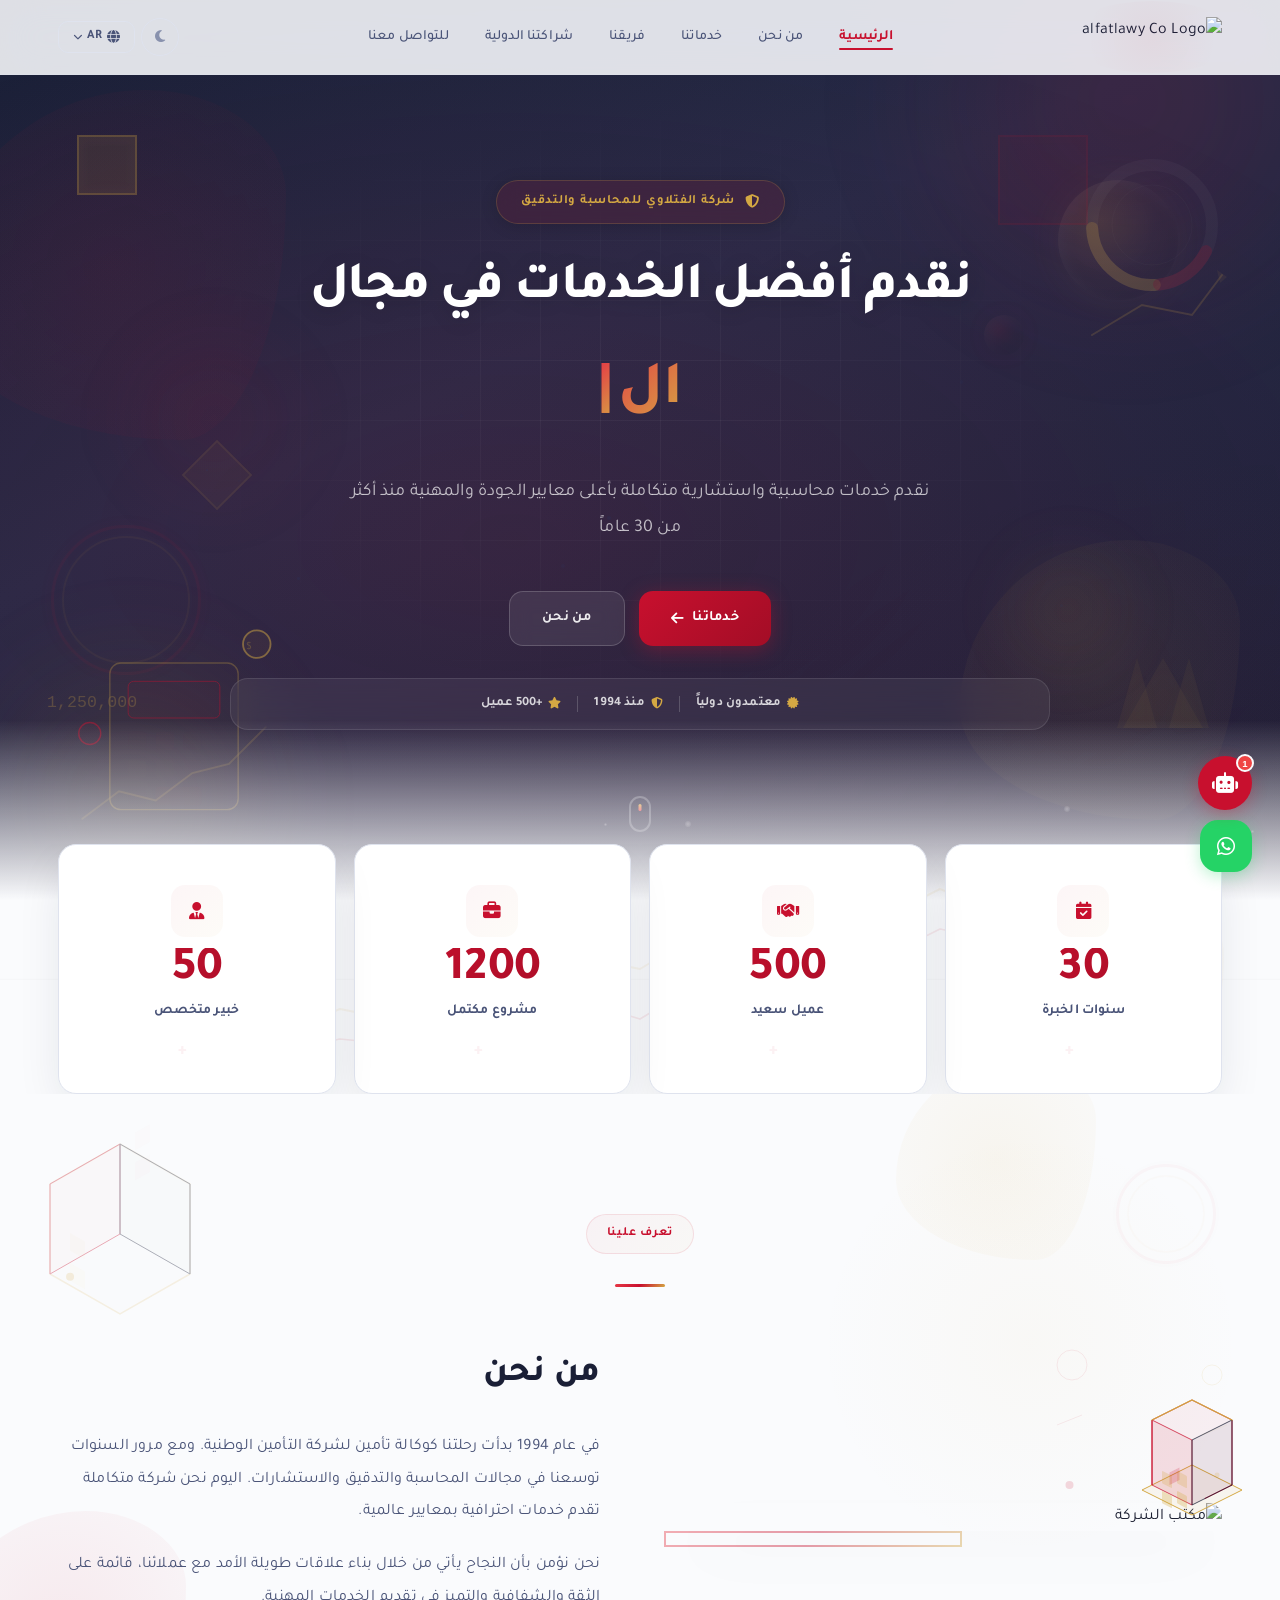
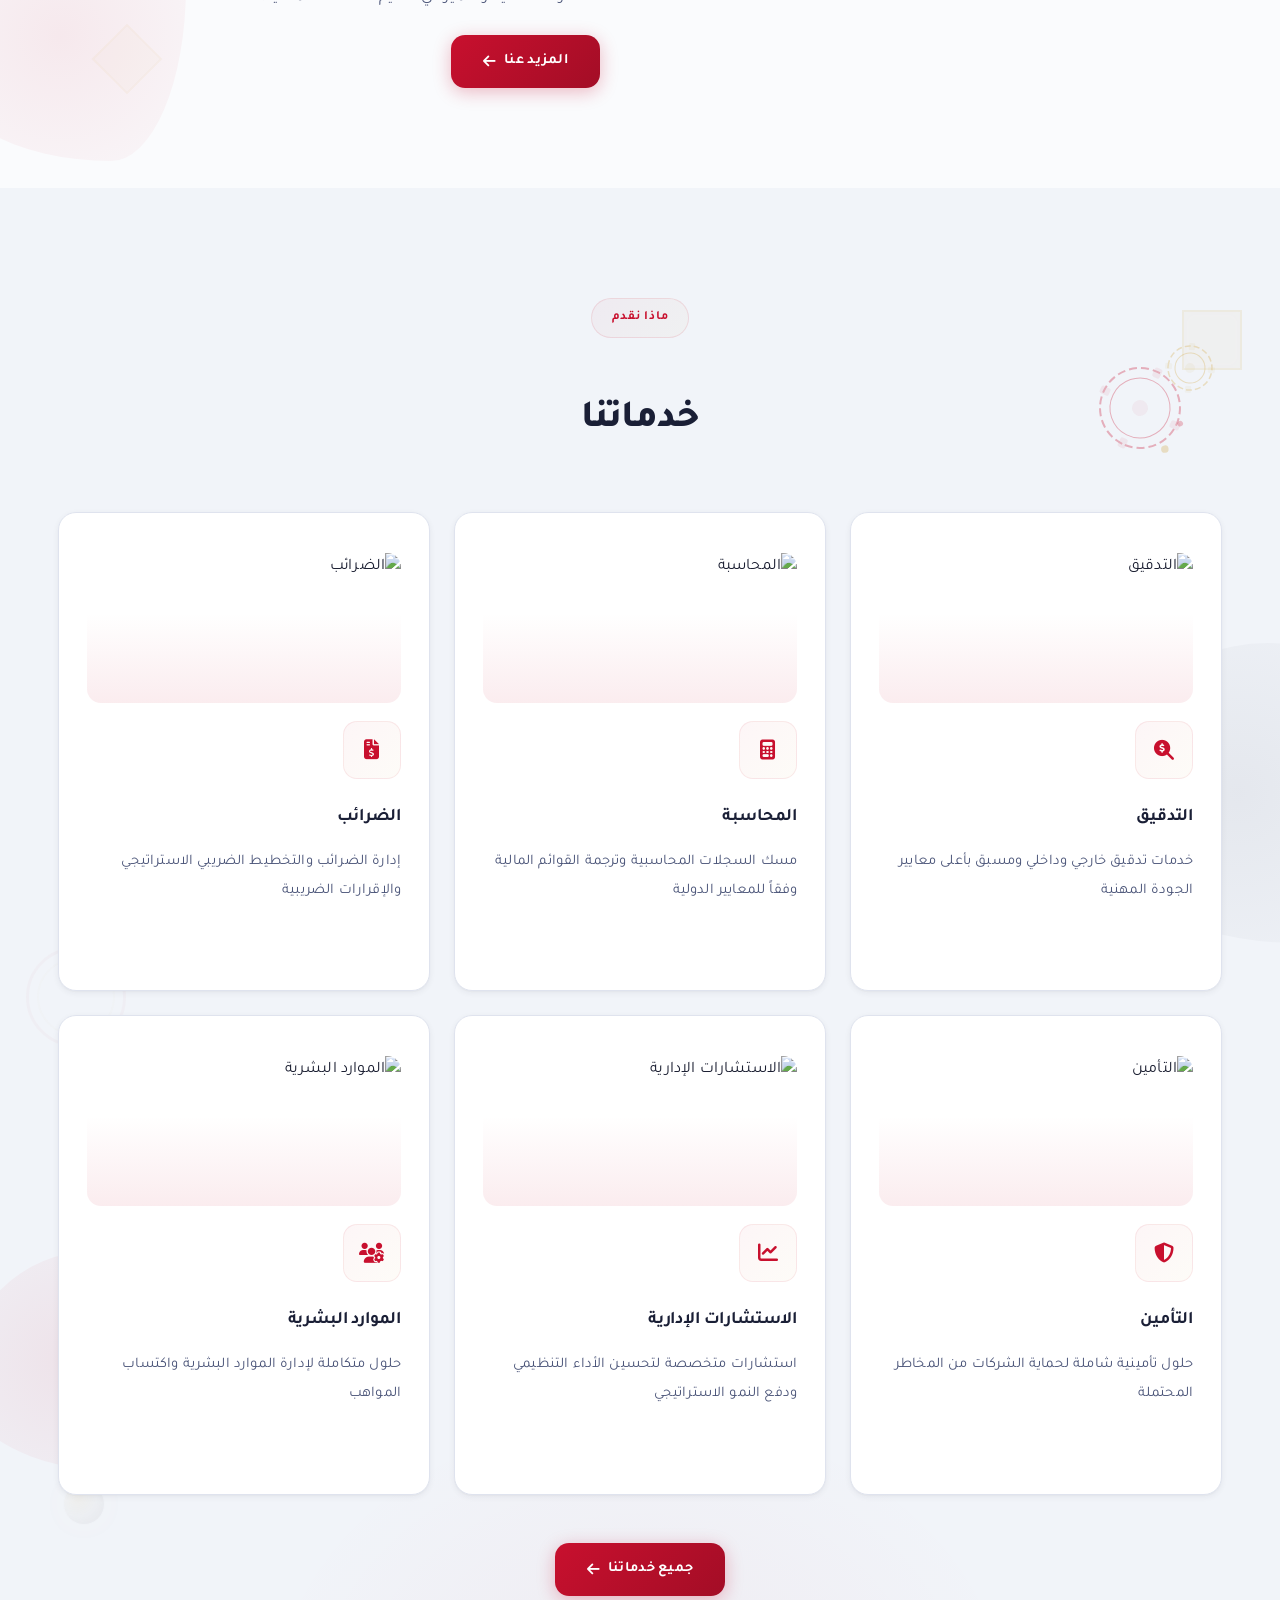
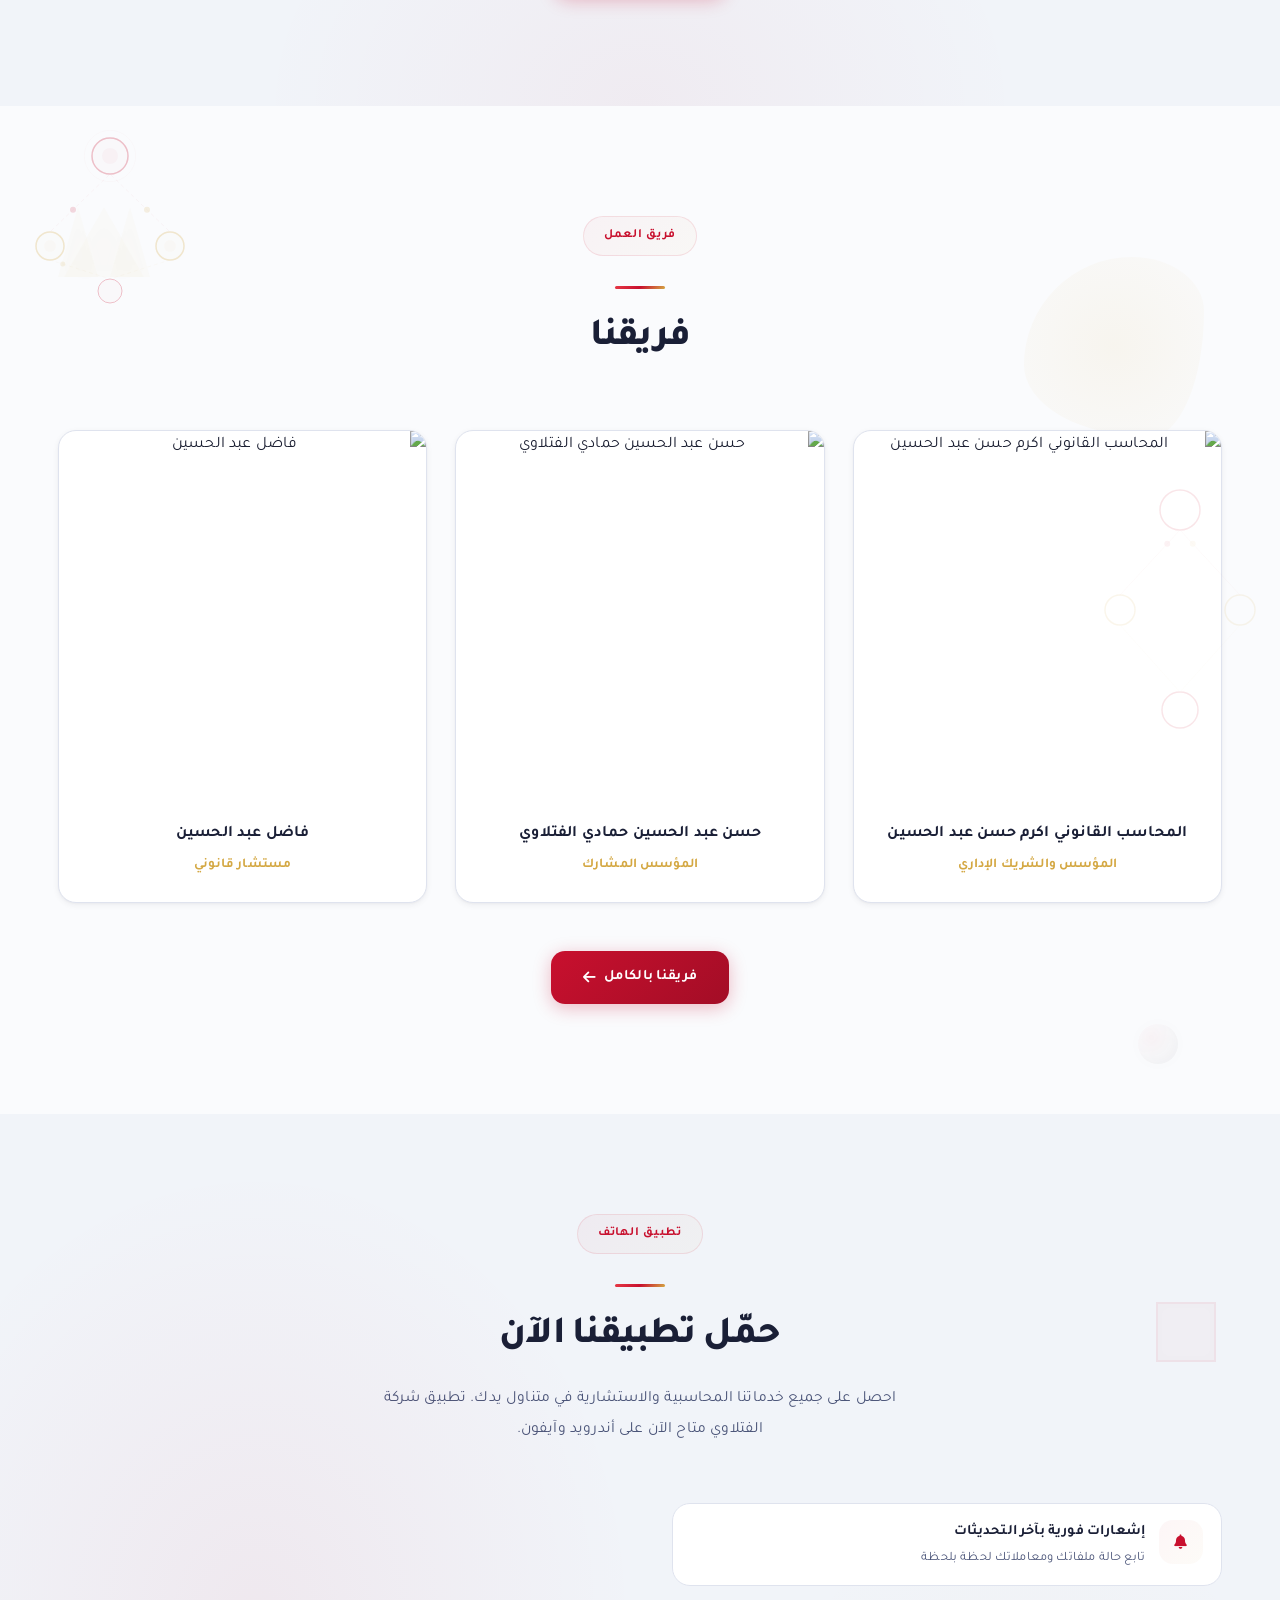
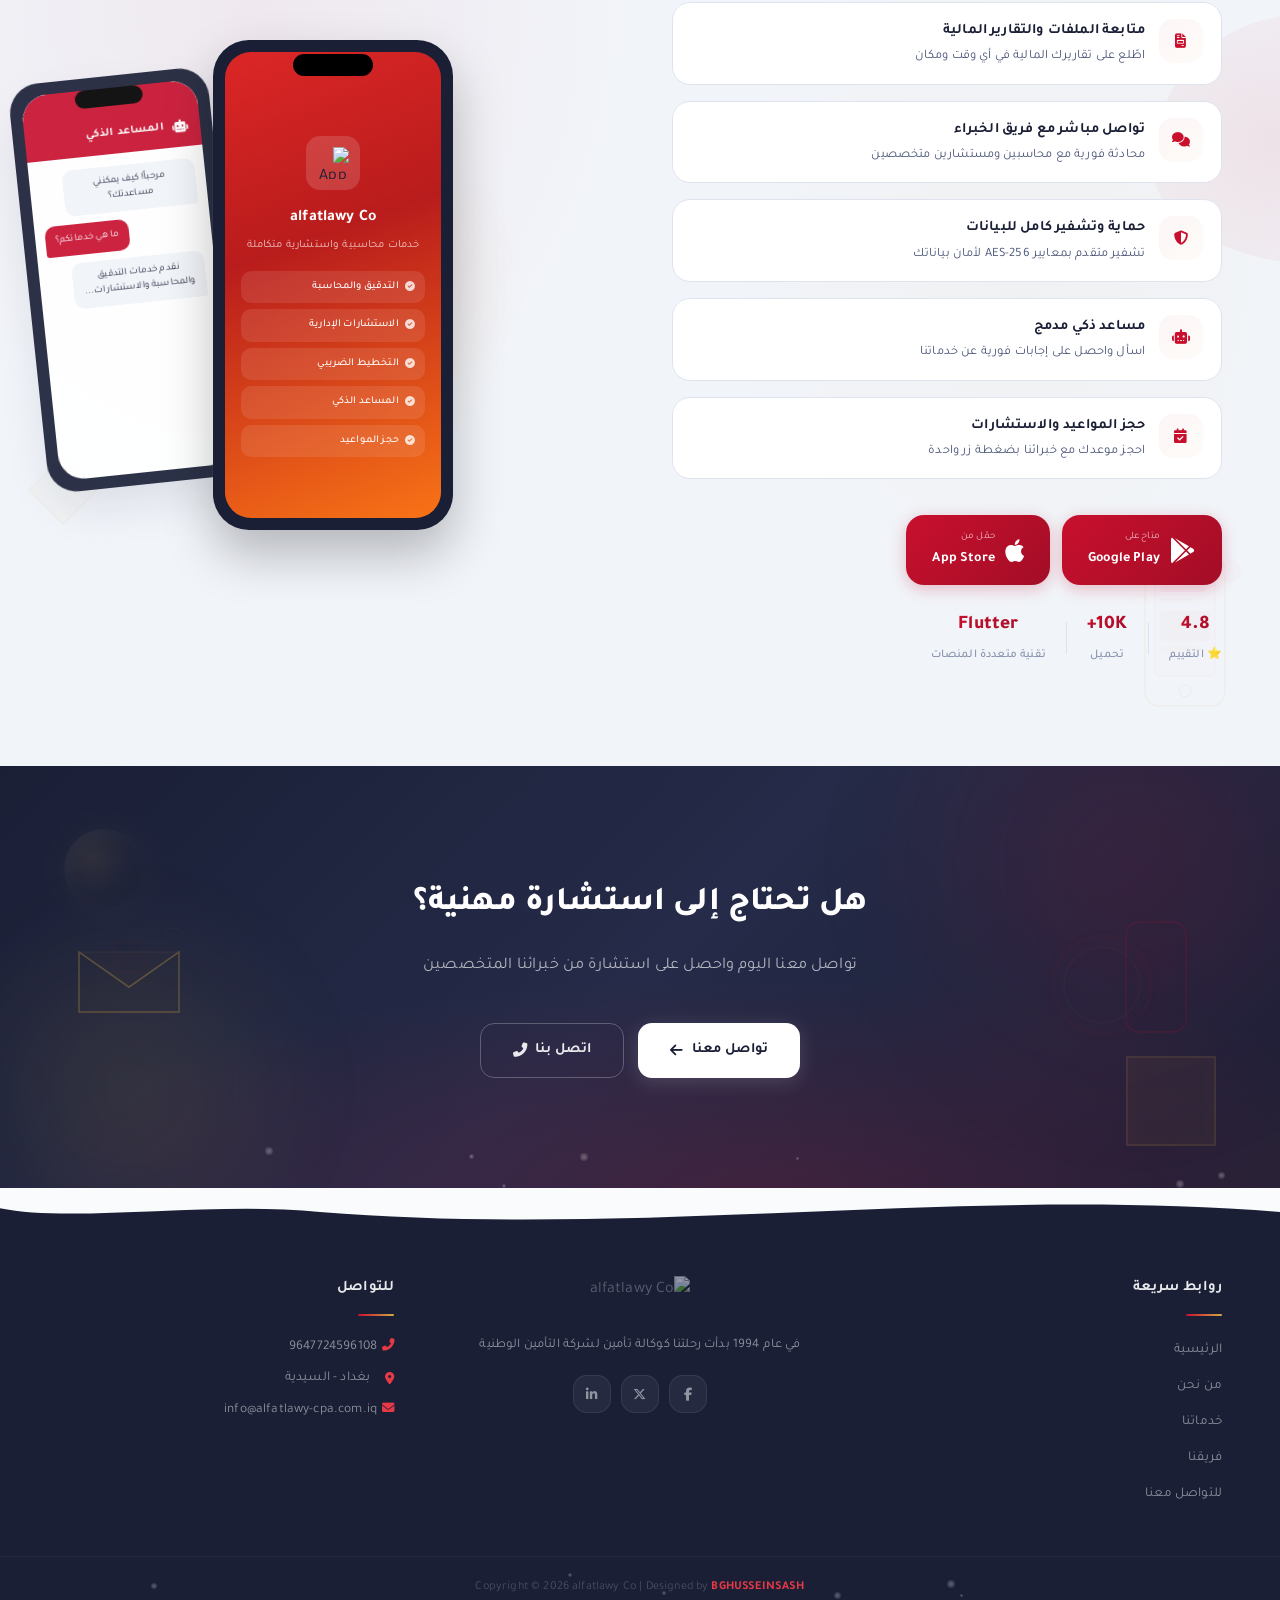
==== commit 0a1856be: "Add complete motion graphics and animated 3D illustrations to all sections" ====
--- a/index.html
+++ b/index.html
@@ -6,6 +6,7 @@
     <title>alfatlawy Co - شركة الفتلاوي</title>
     <meta name="description" content="شركة الفتلاوي للمحاسبة والتدقيق - خدمات محاسبية واستشارية متكاملة بأعلى معايير الجودة منذ 1994">
     <link rel="stylesheet" href="css/style.css">
+    <link rel="stylesheet" href="css/animations.css">
     <link rel="stylesheet" href="https://cdnjs.cloudflare.com/ajax/libs/font-awesome/6.5.1/css/all.min.css">
     <link rel="preconnect" href="https://fonts.googleapis.com">
     <link rel="preconnect" href="https://fonts.gstatic.com" crossorigin>
@@ -90,6 +91,66 @@
             <div class="shape shape-3"></div>
             <div class="shape shape-4"></div>
         </div>
+        <!-- 3D Animated SVG Illustration - Hero -->
+        <div class="svg-illustration" style="position:absolute;bottom:8%;left:5%;width:220px;z-index:2;opacity:0.5;pointer-events:none;">
+            <svg viewBox="0 0 240 240" fill="none" xmlns="http://www.w3.org/2000/svg">
+                <!-- 3D Isometric Calculator -->
+                <g>
+                    <rect x="50" y="60" width="140" height="160" rx="12" stroke="#d4a843" stroke-width="1.5" fill="rgba(212,168,67,0.04)">
+                        <animate attributeName="opacity" values="0.4;0.8;0.4" dur="4s" repeatCount="indefinite"/>
+                    </rect>
+                    <rect x="70" y="80" width="100" height="40" rx="6" stroke="#c8102e" stroke-width="1" fill="rgba(200,16,46,0.06)"/>
+                    <text x="80" y="108" font-size="18" fill="rgba(212,168,67,0.5)" font-family="monospace">1,250,000</text>
+                    <!-- Buttons grid -->
+                    <g opacity="0.3">
+                        <rect x="70" y="135" width="20" height="20" rx="4" fill="rgba(200,16,46,0.15)"><animate attributeName="opacity" values="0.2;0.5;0.2" dur="3s" begin="0s" repeatCount="indefinite"/></rect>
+                        <rect x="100" y="135" width="20" height="20" rx="4" fill="rgba(200,16,46,0.15)"><animate attributeName="opacity" values="0.2;0.5;0.2" dur="3s" begin="0.3s" repeatCount="indefinite"/></rect>
+                        <rect x="130" y="135" width="20" height="20" rx="4" fill="rgba(200,16,46,0.15)"><animate attributeName="opacity" values="0.2;0.5;0.2" dur="3s" begin="0.6s" repeatCount="indefinite"/></rect>
+                        <rect x="70" y="165" width="20" height="20" rx="4" fill="rgba(212,168,67,0.12)"><animate attributeName="opacity" values="0.2;0.5;0.2" dur="3s" begin="0.9s" repeatCount="indefinite"/></rect>
+                        <rect x="100" y="165" width="20" height="20" rx="4" fill="rgba(212,168,67,0.12)"><animate attributeName="opacity" values="0.2;0.5;0.2" dur="3s" begin="1.2s" repeatCount="indefinite"/></rect>
+                        <rect x="130" y="165" width="20" height="20" rx="4" fill="rgba(212,168,67,0.12)"><animate attributeName="opacity" values="0.2;0.5;0.2" dur="3s" begin="1.5s" repeatCount="indefinite"/></rect>
+                        <rect x="70" y="195" width="20" height="20" rx="4" fill="rgba(200,16,46,0.10)"><animate attributeName="opacity" values="0.2;0.5;0.2" dur="3s" begin="1.8s" repeatCount="indefinite"/></rect>
+                        <rect x="100" y="195" width="50" height="20" rx="4" fill="rgba(200,16,46,0.20)"><animate attributeName="opacity" values="0.3;0.6;0.3" dur="2s" repeatCount="indefinite"/></rect>
+                    </g>
+                </g>
+                <!-- Coins floating -->
+                <circle cx="210" cy="40" r="15" stroke="#d4a843" stroke-width="2" fill="rgba(212,168,67,0.1)">
+                    <animateTransform attributeName="transform" type="translate" values="0,0;5,-10;0,0" dur="5s" repeatCount="indefinite"/>
+                </circle>
+                <text x="205" y="45" font-size="12" fill="rgba(212,168,67,0.6)">$</text>
+                <circle cx="30" cy="140" r="12" stroke="#c8102e" stroke-width="1.5" fill="rgba(200,16,46,0.06)">
+                    <animateTransform attributeName="transform" type="translate" values="0,0;-5,-8;0,0" dur="6s" repeatCount="indefinite"/>
+                </circle>
+                <!-- Chart arrow -->
+                <path d="M20 230 L60 200 L100 210 L140 180 L180 170 L220 130" stroke="#d4a843" stroke-width="2" fill="none" stroke-linecap="round" opacity="0.3">
+                    <animate attributeName="stroke-dashoffset" from="300" to="0" dur="3s" fill="freeze"/>
+                    <animate attributeName="opacity" values="0.2;0.5;0.2" dur="4s" repeatCount="indefinite"/>
+                </path>
+            </svg>
+        </div>
+        <!-- 3D Animated SVG - Right side chart -->
+        <div class="svg-illustration" style="position:absolute;top:15%;right:3%;width:180px;z-index:2;opacity:0.4;pointer-events:none;">
+            <svg viewBox="0 0 180 220" fill="none">
+                <!-- Pie chart rotating -->
+                <g transform="translate(90,90)">
+                    <circle r="60" stroke="rgba(255,255,255,0.08)" stroke-width="12" fill="none"/>
+                    <circle r="60" stroke="#d4a843" stroke-width="12" fill="none" stroke-dasharray="94 283" stroke-linecap="round" opacity="0.5">
+                        <animateTransform attributeName="transform" type="rotate" from="0" to="360" dur="20s" repeatCount="indefinite"/>
+                    </circle>
+                    <circle r="60" stroke="#c8102e" stroke-width="12" fill="none" stroke-dasharray="60 283" stroke-dashoffset="-100" stroke-linecap="round" opacity="0.4">
+                        <animateTransform attributeName="transform" type="rotate" from="360" to="0" dur="25s" repeatCount="indefinite"/>
+                    </circle>
+                    <circle r="40" fill="none" stroke="rgba(255,255,255,0.05)" stroke-width="1"/>
+                </g>
+                <!-- Growth arrow -->
+                <path d="M30 200 L80 170 L130 180 L160 140" stroke="#d4a843" stroke-width="2" fill="none" stroke-linecap="round" opacity="0.4">
+                    <animate attributeName="opacity" values="0.2;0.5;0.2" dur="3s" repeatCount="indefinite"/>
+                </path>
+                <polygon points="155,135 165,142 158,148" fill="rgba(212,168,67,0.4)">
+                    <animate attributeName="opacity" values="0.2;0.5;0.2" dur="3s" repeatCount="indefinite"/>
+                </polygon>
+            </svg>
+        </div>
         <div class="hero-overlay">
             <div class="hero-content">
                 <div class="hero-badge fade-in"><i class="fas fa-shield-halved"></i> <span data-i18n="hero.badge">شركة الفتلاوي للمحاسبة والتدقيق</span></div>
@@ -152,6 +213,36 @@
                 <div class="section-tag" data-i18n="about.tag">تعرف علينا</div>
                 <div class="section-divider"></div>
             </div>
+            <!-- 3D Animated Illustration - About -->
+            <div class="svg-illustration" style="position:absolute;top:20px;left:20px;width:200px;opacity:0.35;pointer-events:none;z-index:0;">
+                <svg viewBox="0 0 200 200" fill="none">
+                    <!-- 3D Isometric Building -->
+                    <g>
+                        <path d="M100 30 L170 70 L170 160 L100 200 L30 160 L30 70 Z" stroke="#d4a843" stroke-width="1.5" fill="rgba(212,168,67,0.03)">
+                            <animate attributeName="opacity" values="0.3;0.6;0.3" dur="6s" repeatCount="indefinite"/>
+                        </path>
+                        <path d="M100 30 L100 120 L30 160 L30 70 Z" stroke="#c8102e" stroke-width="1" fill="rgba(200,16,46,0.04)"/>
+                        <path d="M100 30 L100 120 L170 160 L170 70 Z" stroke="#1a1f36" stroke-width="1" fill="rgba(26,31,54,0.03)"/>
+                        <!-- Windows animated -->
+                        <rect x="50" y="90" width="15" height="18" fill="rgba(212,168,67,0.2)" transform="skewY(30)">
+                            <animate attributeName="fill-opacity" values="0.1;0.4;0.1" dur="3s" begin="0s" repeatCount="indefinite"/>
+                        </rect>
+                        <rect x="50" y="120" width="15" height="18" fill="rgba(212,168,67,0.2)" transform="skewY(30)">
+                            <animate attributeName="fill-opacity" values="0.1;0.4;0.1" dur="3s" begin="0.5s" repeatCount="indefinite"/>
+                        </rect>
+                        <rect x="115" y="85" width="15" height="18" fill="rgba(200,16,46,0.15)" transform="skewY(-30)">
+                            <animate attributeName="fill-opacity" values="0.1;0.3;0.1" dur="3s" begin="1s" repeatCount="indefinite"/>
+                        </rect>
+                        <rect x="115" y="115" width="15" height="18" fill="rgba(200,16,46,0.15)" transform="skewY(-30)">
+                            <animate attributeName="fill-opacity" values="0.1;0.3;0.1" dur="3s" begin="1.5s" repeatCount="indefinite"/>
+                        </rect>
+                    </g>
+                    <!-- Orbiting dot -->
+                    <circle r="4" fill="#d4a843" opacity="0.5">
+                        <animateMotion dur="8s" repeatCount="indefinite" path="M100,20 A80,80 0 1,1 99,20"/>
+                    </circle>
+                </svg>
+            </div>
             <div class="about-grid">
                 <div class="about-img fade-in">
                     <img src="https://alfatlawy-cpa.com.iq/wp-content/uploads/2024/12/modern-equipped-computer-lab.webp" alt="مكتب الشركة">
@@ -175,6 +266,38 @@
                 <div class="section-divider"></div>
                 <h2 data-i18n="services.title">خدماتنا</h2>
             </div>
+            <!-- 3D Animated SVG - Services Gears -->
+            <div class="svg-illustration" style="position:absolute;top:30px;right:30px;width:160px;opacity:0.3;pointer-events:none;z-index:0;">
+                <svg viewBox="0 0 160 160" fill="none">
+                    <g transform="translate(80,80)">
+                        <!-- Large gear -->
+                        <g>
+                            <animateTransform attributeName="transform" type="rotate" from="0" to="360" dur="15s" repeatCount="indefinite"/>
+                            <circle r="40" stroke="#c8102e" stroke-width="2" fill="none" stroke-dasharray="8 4"/>
+                            <circle r="30" stroke="#c8102e" stroke-width="1" fill="none"/>
+                            <circle r="8" fill="rgba(200,16,46,0.15)"/>
+                            <!-- Teeth -->
+                            <rect x="-4" y="-44" width="8" height="10" rx="2" fill="rgba(200,16,46,0.2)"/>
+                            <rect x="-4" y="34" width="8" height="10" rx="2" fill="rgba(200,16,46,0.2)"/>
+                            <rect x="-44" y="-4" width="10" height="8" rx="2" fill="rgba(200,16,46,0.2)"/>
+                            <rect x="34" y="-4" width="10" height="8" rx="2" fill="rgba(200,16,46,0.2)"/>
+                        </g>
+                    </g>
+                    <g transform="translate(130,40)">
+                        <!-- Small gear (counter-rotating) -->
+                        <g>
+                            <animateTransform attributeName="transform" type="rotate" from="360" to="0" dur="10s" repeatCount="indefinite"/>
+                            <circle r="22" stroke="#d4a843" stroke-width="1.5" fill="none" stroke-dasharray="6 3"/>
+                            <circle r="15" stroke="#d4a843" stroke-width="1" fill="none"/>
+                            <circle r="5" fill="rgba(212,168,67,0.2)"/>
+                            <rect x="-3" y="-25" width="6" height="7" rx="1" fill="rgba(212,168,67,0.2)"/>
+                            <rect x="-3" y="18" width="6" height="7" rx="1" fill="rgba(212,168,67,0.2)"/>
+                            <rect x="-25" y="-3" width="7" height="6" rx="1" fill="rgba(212,168,67,0.2)"/>
+                            <rect x="18" y="-3" width="7" height="6" rx="1" fill="rgba(212,168,67,0.2)"/>
+                        </g>
+                    </g>
+                </svg>
+            </div>
             <div class="services-grid">
                 <div class="service-card fade-in">
                     <div class="card-shine"></div>
@@ -250,6 +373,47 @@
                 <div class="section-tag" data-i18n="team.tag">فريق العمل</div>
                 <div class="section-divider"></div>
                 <h2 data-i18n="team.title">فريقنا</h2>
+            </div>
+            <!-- 3D Animated SVG - Team Network -->
+            <div class="svg-illustration" style="position:absolute;top:20px;left:20px;width:180px;opacity:0.25;pointer-events:none;z-index:0;">
+                <svg viewBox="0 0 180 180" fill="none">
+                    <!-- Network nodes -->
+                    <circle cx="90" cy="30" r="18" stroke="#c8102e" stroke-width="1.5" fill="rgba(200,16,46,0.05)"/>
+                    <circle cx="90" cy="30" r="8" fill="rgba(200,16,46,0.12)"/>
+                    <circle cx="30" cy="120" r="14" stroke="#d4a843" stroke-width="1.5" fill="rgba(212,168,67,0.05)"/>
+                    <circle cx="30" cy="120" r="6" fill="rgba(212,168,67,0.12)"/>
+                    <circle cx="150" cy="120" r="14" stroke="#d4a843" stroke-width="1.5" fill="rgba(212,168,67,0.05)"/>
+                    <circle cx="150" cy="120" r="6" fill="rgba(212,168,67,0.12)"/>
+                    <circle cx="90" cy="165" r="12" stroke="#c8102e" stroke-width="1" fill="rgba(200,16,46,0.05)"/>
+                    <!-- Connection lines with animated dashes -->
+                    <line x1="90" y1="48" x2="30" y2="106" stroke="rgba(200,16,46,0.15)" stroke-width="1" stroke-dasharray="4 3">
+                        <animate attributeName="stroke-dashoffset" from="0" to="14" dur="2s" repeatCount="indefinite"/>
+                    </line>
+                    <line x1="90" y1="48" x2="150" y2="106" stroke="rgba(200,16,46,0.15)" stroke-width="1" stroke-dasharray="4 3">
+                        <animate attributeName="stroke-dashoffset" from="0" to="14" dur="2s" repeatCount="indefinite"/>
+                    </line>
+                    <line x1="30" y1="134" x2="90" y2="153" stroke="rgba(212,168,67,0.15)" stroke-width="1" stroke-dasharray="4 3">
+                        <animate attributeName="stroke-dashoffset" from="14" to="0" dur="2s" repeatCount="indefinite"/>
+                    </line>
+                    <line x1="150" y1="134" x2="90" y2="153" stroke="rgba(212,168,67,0.15)" stroke-width="1" stroke-dasharray="4 3">
+                        <animate attributeName="stroke-dashoffset" from="14" to="0" dur="2s" repeatCount="indefinite"/>
+                    </line>
+                    <!-- Traveling data dots -->
+                    <circle r="3" fill="#c8102e" opacity="0.6">
+                        <animateMotion dur="3s" repeatCount="indefinite" path="M90,48 L30,106"/>
+                    </circle>
+                    <circle r="3" fill="#d4a843" opacity="0.6">
+                        <animateMotion dur="3s" repeatCount="indefinite" path="M90,48 L150,106"/>
+                    </circle>
+                    <circle r="2.5" fill="#d4a843" opacity="0.5">
+                        <animateMotion dur="4s" repeatCount="indefinite" path="M30,134 L90,153"/>
+                    </circle>
+                    <!-- Pulse on center -->
+                    <circle cx="90" cy="30" r="18" stroke="#c8102e" stroke-width="1" fill="none" opacity="0.3">
+                        <animate attributeName="r" values="18;28;18" dur="3s" repeatCount="indefinite"/>
+                        <animate attributeName="opacity" values="0.3;0;0.3" dur="3s" repeatCount="indefinite"/>
+                    </circle>
+                </svg>
             </div>
             <div class="team-grid">
                 <div class="team-card fade-in">
@@ -292,6 +456,45 @@
                 <h2 data-i18n="app.title">حمّل تطبيقنا الآن</h2>
                 <p class="section-desc" data-i18n="app.desc">احصل على جميع خدماتنا المحاسبية والاستشارية في متناول يدك. تطبيق شركة الفتلاوي متاح الآن على أندرويد وآيفون.</p>
             </div>
+            <!-- 3D Animated SVG - Mobile Illustration -->
+            <div class="svg-illustration" style="position:absolute;bottom:20px;right:20px;width:150px;opacity:0.25;pointer-events:none;z-index:0;">
+                <svg viewBox="0 0 150 200" fill="none">
+                    <!-- Phone outline -->
+                    <rect x="35" y="10" width="80" height="150" rx="14" stroke="#d4a843" stroke-width="1.5" fill="rgba(212,168,67,0.03)">
+                        <animate attributeName="opacity" values="0.3;0.6;0.3" dur="5s" repeatCount="indefinite"/>
+                    </rect>
+                    <rect x="45" y="30" width="60" height="100" rx="4" stroke="rgba(200,16,46,0.1)" stroke-width="1" fill="rgba(200,16,46,0.02)"/>
+                    <!-- Screen content animated -->
+                    <rect x="50" y="40" width="50" height="6" rx="3" fill="rgba(200,16,46,0.1)">
+                        <animate attributeName="width" values="30;50;30" dur="3s" repeatCount="indefinite"/>
+                    </rect>
+                    <rect x="50" y="52" width="40" height="4" rx="2" fill="rgba(212,168,67,0.1)">
+                        <animate attributeName="width" values="40;25;40" dur="4s" repeatCount="indefinite"/>
+                    </rect>
+                    <rect x="50" y="65" width="50" height="30" rx="4" fill="rgba(200,16,46,0.05)"/>
+                    <rect x="50" y="100" width="50" height="6" rx="3" fill="rgba(212,168,67,0.08)">
+                        <animate attributeName="width" values="50;35;50" dur="3.5s" repeatCount="indefinite"/>
+                    </rect>
+                    <!-- Home button -->
+                    <circle cx="75" cy="145" r="6" stroke="rgba(200,16,46,0.15)" stroke-width="1" fill="none"/>
+                    <!-- Notification bubbles -->
+                    <circle cx="120" cy="25" r="10" fill="rgba(200,16,46,0.15)">
+                        <animate attributeName="r" values="8;12;8" dur="2s" repeatCount="indefinite"/>
+                        <animate attributeName="opacity" values="0.2;0.4;0.2" dur="2s" repeatCount="indefinite"/>
+                    </circle>
+                    <text x="117" y="29" font-size="10" fill="rgba(255,255,255,0.6)">3</text>
+                    <!-- WiFi signal -->
+                    <path d="M20 60 Q30 40 40 60" stroke="rgba(212,168,67,0.2)" stroke-width="1.5" fill="none">
+                        <animate attributeName="opacity" values="0.1;0.4;0.1" dur="2s" begin="0s" repeatCount="indefinite"/>
+                    </path>
+                    <path d="M22 55 Q30 45 38 55" stroke="rgba(212,168,67,0.3)" stroke-width="1.5" fill="none">
+                        <animate attributeName="opacity" values="0.1;0.4;0.1" dur="2s" begin="0.3s" repeatCount="indefinite"/>
+                    </path>
+                    <path d="M25 50 Q30 46 35 50" stroke="rgba(212,168,67,0.4)" stroke-width="1.5" fill="none">
+                        <animate attributeName="opacity" values="0.1;0.4;0.1" dur="2s" begin="0.6s" repeatCount="indefinite"/>
+                    </path>
+                </svg>
+            </div>
             <div class="app-grid">
                 <div class="app-content fade-in">
                     <div class="app-features">
@@ -414,6 +617,46 @@
             <div class="shape shape-1"></div>
             <div class="shape shape-2"></div>
         </div>
+        <!-- 3D Animated SVG - CTA Phone/Email -->
+        <div class="svg-illustration" style="position:absolute;top:50%;left:5%;transform:translateY(-50%);width:130px;opacity:0.3;pointer-events:none;z-index:1;">
+            <svg viewBox="0 0 130 130" fill="none">
+                <!-- Envelope 3D -->
+                <g>
+                    <path d="M15 40 L65 75 L115 40 L115 100 L15 100 Z" stroke="#d4a843" stroke-width="1.5" fill="rgba(212,168,67,0.05)"/>
+                    <path d="M15 40 L65 75 L115 40" stroke="#d4a843" stroke-width="1.5" fill="rgba(212,168,67,0.08)"/>
+                    <path d="M15 40 L115 40" stroke="#d4a843" stroke-width="1" opacity="0.3"/>
+                    <!-- Flying letter -->
+                    <rect x="50" y="15" width="30" height="30" rx="3" stroke="#c8102e" stroke-width="1" fill="rgba(200,16,46,0.06)">
+                        <animateTransform attributeName="transform" type="translate" values="0,0;0,20;0,0" dur="3s" repeatCount="indefinite"/>
+                        <animate attributeName="opacity" values="0.6;0.2;0.6" dur="3s" repeatCount="indefinite"/>
+                    </rect>
+                </g>
+                <!-- Signal waves -->
+                <path d="M100 20 Q115 10 120 25" stroke="rgba(212,168,67,0.3)" stroke-width="1.5" fill="none">
+                    <animate attributeName="opacity" values="0;0.4;0" dur="2s" repeatCount="indefinite"/>
+                </path>
+                <path d="M105 15 Q125 5 130 25" stroke="rgba(212,168,67,0.2)" stroke-width="1.5" fill="none">
+                    <animate attributeName="opacity" values="0;0.3;0" dur="2s" begin="0.5s" repeatCount="indefinite"/>
+                </path>
+            </svg>
+        </div>
+        <div class="svg-illustration" style="position:absolute;top:50%;right:5%;transform:translateY(-50%);width:120px;opacity:0.3;pointer-events:none;z-index:1;">
+            <svg viewBox="0 0 120 140" fill="none">
+                <!-- Phone handset -->
+                <path d="M30 30 Q30 15 45 15 L75 15 Q90 15 90 30 L90 110 Q90 125 75 125 L45 125 Q30 125 30 110 Z" stroke="#c8102e" stroke-width="1.5" fill="rgba(200,16,46,0.04)">
+                    <animate attributeName="opacity" values="0.4;0.7;0.4" dur="4s" repeatCount="indefinite"/>
+                </path>
+                <circle cx="60" cy="100" r="10" stroke="rgba(200,16,46,0.2)" stroke-width="1" fill="none"/>
+                <rect x="40" y="30" width="40" height="55" rx="3" fill="rgba(200,16,46,0.04)"/>
+                <!-- Ringing animation -->
+                <path d="M95 25 Q105 15 100 5" stroke="rgba(212,168,67,0.3)" stroke-width="1.5" fill="none">
+                    <animate attributeName="opacity" values="0;0.5;0" dur="1.5s" repeatCount="indefinite"/>
+                </path>
+                <path d="M100 30 Q112 18 108 5" stroke="rgba(212,168,67,0.2)" stroke-width="1.5" fill="none">
+                    <animate attributeName="opacity" values="0;0.4;0" dur="1.5s" begin="0.3s" repeatCount="indefinite"/>
+                </path>
+            </svg>
+        </div>
         <div class="container fade-in">
             <h2 data-i18n="cta.title">هل تحتاج إلى استشارة مهنية؟</h2>
             <p data-i18n="cta.desc">تواصل معنا اليوم واحصل على استشارة من خبرائنا المتخصصين</p>
@@ -428,6 +671,23 @@
     <footer id="colophon">
         <div class="footer-wave">
             <svg viewBox="0 0 1440 70" preserveAspectRatio="none"><path d="M0,35 C360,70 720,0 1080,35 C1200,50 1360,20 1440,40 L1440,70 L0,70 Z" /></svg>
+        </div>
+        <!-- 3D Animated Footer Decoration -->
+        <div class="svg-illustration" style="position:absolute;top:30px;left:50%;transform:translateX(-50%);width:100%;max-width:1000px;opacity:0.06;pointer-events:none;z-index:0;">
+            <svg viewBox="0 0 1000 100" fill="none">
+                <line x1="0" y1="50" x2="1000" y2="50" stroke="rgba(255,255,255,0.15)" stroke-width="0.5" stroke-dasharray="8 6">
+                    <animate attributeName="stroke-dashoffset" from="0" to="28" dur="3s" repeatCount="indefinite"/>
+                </line>
+                <circle cx="100" cy="50" r="8" stroke="rgba(212,168,67,0.3)" stroke-width="1" fill="none">
+                    <animate attributeName="r" values="6;10;6" dur="4s" repeatCount="indefinite"/>
+                </circle>
+                <circle cx="500" cy="50" r="6" stroke="rgba(200,16,46,0.3)" stroke-width="1" fill="none">
+                    <animate attributeName="r" values="4;8;4" dur="3s" repeatCount="indefinite"/>
+                </circle>
+                <circle cx="900" cy="50" r="8" stroke="rgba(212,168,67,0.3)" stroke-width="1" fill="none">
+                    <animate attributeName="r" values="6;10;6" dur="5s" repeatCount="indefinite"/>
+                </circle>
+            </svg>
         </div>
         <div class="footer-main">
             <div class="container">
@@ -518,5 +778,6 @@
     </div>
 
     <script src="js/main.js"></script>
+    <script src="js/animations.js"></script>
 </body>
 </html>
--- a/css/animations.css
+++ b/css/animations.css
@@ -0,0 +1,758 @@
+/* ===== alfatlawy Co – Motion Graphics & 3D Illustrations v1.0 ===== */
+/* Animated videos, motion graphics, 3D illustrations – all sections */
+
+/* ───────── New Keyframes – Motion Graphics ───────── */
+
+@keyframes rotate3dX {
+    0% { transform: perspective(800px) rotateX(0deg); }
+    100% { transform: perspective(800px) rotateX(360deg); }
+}
+@keyframes rotate3dY {
+    0% { transform: perspective(800px) rotateY(0deg); }
+    100% { transform: perspective(800px) rotateY(360deg); }
+}
+@keyframes rotate3dXY {
+    0% { transform: perspective(1000px) rotateX(0deg) rotateY(0deg); }
+    25% { transform: perspective(1000px) rotateX(15deg) rotateY(90deg); }
+    50% { transform: perspective(1000px) rotateX(0deg) rotateY(180deg); }
+    75% { transform: perspective(1000px) rotateX(-15deg) rotateY(270deg); }
+    100% { transform: perspective(1000px) rotateX(0deg) rotateY(360deg); }
+}
+@keyframes float3d {
+    0%, 100% { transform: perspective(600px) translateY(0) rotateX(0deg) rotateY(0deg); }
+    25% { transform: perspective(600px) translateY(-20px) rotateX(5deg) rotateY(5deg); }
+    50% { transform: perspective(600px) translateY(-10px) rotateX(-3deg) rotateY(-3deg); }
+    75% { transform: perspective(600px) translateY(-25px) rotateX(4deg) rotateY(-5deg); }
+}
+@keyframes morphBlob {
+    0%, 100% { border-radius: 60% 40% 30% 70% / 60% 30% 70% 40%; }
+    25% { border-radius: 30% 60% 70% 40% / 50% 60% 30% 60%; }
+    50% { border-radius: 50% 60% 30% 60% / 30% 50% 70% 50%; }
+    75% { border-radius: 60% 30% 50% 40% / 60% 40% 60% 30%; }
+}
+@keyframes dashDraw {
+    from { stroke-dashoffset: 1000; }
+    to { stroke-dashoffset: 0; }
+}
+@keyframes dashDrawReverse {
+    from { stroke-dashoffset: 0; }
+    to { stroke-dashoffset: 1000; }
+}
+@keyframes orbitPath {
+    0% { transform: rotate(0deg) translateX(120px) rotate(0deg); }
+    100% { transform: rotate(360deg) translateX(120px) rotate(-360deg); }
+}
+@keyframes orbitPathSmall {
+    0% { transform: rotate(0deg) translateX(80px) rotate(0deg); }
+    100% { transform: rotate(360deg) translateX(80px) rotate(-360deg); }
+}
+@keyframes slideInLeft {
+    from { opacity: 0; transform: translateX(-60px); }
+    to { opacity: 1; transform: translateX(0); }
+}
+@keyframes slideInRight {
+    from { opacity: 0; transform: translateX(60px); }
+    to { opacity: 1; transform: translateX(0); }
+}
+@keyframes slideInDown {
+    from { opacity: 0; transform: translateY(-40px); }
+    to { opacity: 1; transform: translateY(0); }
+}
+@keyframes zoomIn {
+    from { opacity: 0; transform: scale(0.6); }
+    to { opacity: 1; transform: scale(1); }
+}
+@keyframes bounceIn {
+    0% { opacity: 0; transform: scale(0.3); }
+    50% { opacity: 1; transform: scale(1.05); }
+    70% { transform: scale(0.95); }
+    100% { transform: scale(1); }
+}
+@keyframes flipInX {
+    from { opacity: 0; transform: perspective(400px) rotateX(90deg); }
+    40% { transform: perspective(400px) rotateX(-10deg); }
+    70% { transform: perspective(400px) rotateX(10deg); }
+    to { opacity: 1; transform: perspective(400px) rotateX(0deg); }
+}
+@keyframes flipInY {
+    from { opacity: 0; transform: perspective(400px) rotateY(90deg); }
+    40% { transform: perspective(400px) rotateY(-10deg); }
+    70% { transform: perspective(400px) rotateY(10deg); }
+    to { opacity: 1; transform: perspective(400px) rotateY(0deg); }
+}
+@keyframes shake {
+    0%, 100% { transform: translateX(0); }
+    10%, 30%, 50%, 70%, 90% { transform: translateX(-5px); }
+    20%, 40%, 60%, 80% { transform: translateX(5px); }
+}
+@keyframes rotateScale {
+    0%, 100% { transform: rotate(0deg) scale(1); }
+    25% { transform: rotate(90deg) scale(1.1); }
+    50% { transform: rotate(180deg) scale(1); }
+    75% { transform: rotate(270deg) scale(1.1); }
+}
+@keyframes colorShift {
+    0%, 100% { filter: hue-rotate(0deg); }
+    50% { filter: hue-rotate(30deg); }
+}
+@keyframes particleRise {
+    0% { opacity: 0; transform: translateY(100px) scale(0); }
+    50% { opacity: 1; }
+    100% { opacity: 0; transform: translateY(-100px) scale(1); }
+}
+@keyframes cubeRotate {
+    0% { transform: rotateX(-25deg) rotateY(0deg); }
+    100% { transform: rotateX(-25deg) rotateY(360deg); }
+}
+@keyframes prismFloat {
+    0%, 100% { transform: rotateX(20deg) rotateY(0deg) translateY(0); }
+    50% { transform: rotateX(20deg) rotateY(180deg) translateY(-30px); }
+}
+@keyframes ringRotate {
+    0% { transform: rotateX(70deg) rotateZ(0deg); }
+    100% { transform: rotateX(70deg) rotateZ(360deg); }
+}
+@keyframes pyramidSpin {
+    0% { transform: rotateY(0deg) rotateX(-15deg); }
+    100% { transform: rotateY(360deg) rotateX(-15deg); }
+}
+@keyframes waveMotion {
+    0%, 100% { d: path("M0,50 Q25,30 50,50 T100,50"); }
+    50% { d: path("M0,50 Q25,70 50,50 T100,50"); }
+}
+@keyframes glowRing {
+    0%, 100% { box-shadow: 0 0 20px rgba(200,16,46,0.2), 0 0 40px rgba(212,168,67,0.1); }
+    50% { box-shadow: 0 0 40px rgba(200,16,46,0.4), 0 0 80px rgba(212,168,67,0.2); }
+}
+@keyframes iconBounce {
+    0%, 100% { transform: translateY(0) scale(1); }
+    50% { transform: translateY(-8px) scale(1.1); }
+}
+@keyframes slideUp {
+    from { opacity: 0; transform: translateY(80px); }
+    to { opacity: 1; transform: translateY(0); }
+}
+@keyframes fadeInScale {
+    from { opacity: 0; transform: scale(0.8); }
+    to { opacity: 1; transform: scale(1); }
+}
+@keyframes drawCircle {
+    from { stroke-dashoffset: 314; }
+    to { stroke-dashoffset: 0; }
+}
+@keyframes rotateSlow {
+    from { transform: rotate(0deg); }
+    to { transform: rotate(360deg); }
+}
+@keyframes float3dCard {
+    0%, 100% { transform: perspective(1200px) rotateX(2deg) rotateY(-2deg) translateY(0); }
+    50% { transform: perspective(1200px) rotateX(-2deg) rotateY(2deg) translateY(-12px); }
+}
+@keyframes scaleBreath {
+    0%, 100% { transform: scale(1); }
+    50% { transform: scale(1.03); }
+}
+@keyframes textReveal {
+    from { clip-path: polygon(0 0, 0 0, 0 100%, 0 100%); }
+    to { clip-path: polygon(0 0, 100% 0, 100% 100%, 0 100%); }
+}
+@keyframes gradientMorph {
+    0%, 100% { background-position: 0% 50%; }
+    25% { background-position: 50% 0%; }
+    50% { background-position: 100% 50%; }
+    75% { background-position: 50% 100%; }
+}
+
+/* ───────── 3D Scene Container ───────── */
+.scene-3d {
+    perspective: 1200px;
+    perspective-origin: 50% 50%;
+    position: relative;
+    transform-style: preserve-3d;
+}
+
+/* ───────── Scroll-Triggered Animations ───────── */
+.anim-ready {
+    opacity: 0;
+    transition: opacity 0.8s var(--ease-out), transform 0.8s var(--ease-out);
+}
+.anim-ready.anim-visible { opacity: 1; transform: none !important; }
+
+.anim-up { transform: translateY(60px); }
+.anim-down { transform: translateY(-60px); }
+.anim-left { transform: translateX(-60px); }
+.anim-right { transform: translateX(60px); }
+.anim-scale { transform: scale(0.7); }
+.anim-rotate { transform: rotate(-10deg) scale(0.8); }
+.anim-flip-x { transform: perspective(600px) rotateX(40deg); }
+.anim-flip-y { transform: perspective(600px) rotateY(40deg); }
+
+/* Stagger delays */
+.anim-delay-1 { transition-delay: 0.1s !important; }
+.anim-delay-2 { transition-delay: 0.2s !important; }
+.anim-delay-3 { transition-delay: 0.3s !important; }
+.anim-delay-4 { transition-delay: 0.4s !important; }
+.anim-delay-5 { transition-delay: 0.5s !important; }
+.anim-delay-6 { transition-delay: 0.6s !important; }
+.anim-delay-7 { transition-delay: 0.7s !important; }
+.anim-delay-8 { transition-delay: 0.8s !important; }
+
+/* ───────── 3D Floating Objects ───────── */
+.floating-3d-object {
+    position: absolute;
+    pointer-events: none;
+    z-index: 1;
+    will-change: transform;
+}
+
+/* 3D Cube */
+.cube-3d {
+    width: 60px; height: 60px;
+    transform-style: preserve-3d;
+    animation: cubeRotate 12s linear infinite;
+}
+.cube-3d .face {
+    position: absolute; width: 60px; height: 60px;
+    border: 2px solid rgba(200,16,46,0.25);
+    background: rgba(200,16,46,0.06);
+    backdrop-filter: blur(4px);
+}
+.cube-3d .face-front  { transform: translateZ(30px); }
+.cube-3d .face-back   { transform: translateZ(-30px) rotateY(180deg); }
+.cube-3d .face-right  { transform: translateX(30px) rotateY(90deg); }
+.cube-3d .face-left   { transform: translateX(-30px) rotateY(-90deg); }
+.cube-3d .face-top    { transform: translateY(-30px) rotateX(90deg); }
+.cube-3d .face-bottom { transform: translateY(30px) rotateX(-90deg); }
+
+/* Large Cube variant */
+.cube-3d.cube-lg { width: 90px; height: 90px; }
+.cube-3d.cube-lg .face { width: 90px; height: 90px; }
+.cube-3d.cube-lg .face-front  { transform: translateZ(45px); }
+.cube-3d.cube-lg .face-back   { transform: translateZ(-45px) rotateY(180deg); }
+.cube-3d.cube-lg .face-right  { transform: translateX(45px) rotateY(90deg); }
+.cube-3d.cube-lg .face-left   { transform: translateX(-45px) rotateY(-90deg); }
+.cube-3d.cube-lg .face-top    { transform: translateY(-45px) rotateX(90deg); }
+.cube-3d.cube-lg .face-bottom { transform: translateY(45px) rotateX(-90deg); }
+
+/* Gold variant */
+.cube-3d.cube-gold .face {
+    border-color: rgba(212,168,67,0.30);
+    background: rgba(212,168,67,0.08);
+}
+
+/* 3D Prism / Triangle */
+.prism-3d {
+    width: 80px; height: 80px;
+    transform-style: preserve-3d;
+    animation: prismFloat 16s ease-in-out infinite;
+}
+.prism-3d .prism-face {
+    position: absolute; width: 0; height: 0;
+    border-left: 40px solid transparent;
+    border-right: 40px solid transparent;
+    border-bottom: 70px solid rgba(212,168,67,0.12);
+    filter: drop-shadow(0 0 10px rgba(212,168,67,0.2));
+}
+.prism-3d .prism-face:nth-child(1) { transform: rotateY(0deg) translateZ(30px); }
+.prism-3d .prism-face:nth-child(2) { transform: rotateY(120deg) translateZ(30px); }
+.prism-3d .prism-face:nth-child(3) { transform: rotateY(240deg) translateZ(30px); }
+
+/* 3D Ring */
+.ring-3d {
+    width: 100px; height: 100px;
+    border: 3px solid rgba(200,16,46,0.20);
+    border-radius: 50%;
+    transform-style: preserve-3d;
+    animation: ringRotate 20s linear infinite;
+    box-shadow: 0 0 20px rgba(200,16,46,0.08), inset 0 0 20px rgba(200,16,46,0.04);
+}
+.ring-3d::after {
+    content: '';
+    position: absolute; inset: 8px;
+    border: 2px solid rgba(212,168,67,0.15);
+    border-radius: 50%;
+}
+.ring-3d.ring-lg { width: 150px; height: 150px; }
+
+/* 3D Sphere */
+.sphere-3d {
+    width: 80px; height: 80px;
+    border-radius: 50%;
+    background: radial-gradient(circle at 35% 35%, rgba(200,16,46,0.25), rgba(200,16,46,0.05) 50%, rgba(26,31,54,0.2));
+    box-shadow: 
+        inset -10px -10px 20px rgba(0,0,0,0.15),
+        inset 5px 5px 15px rgba(255,255,255,0.08),
+        0 0 40px rgba(200,16,46,0.12);
+    animation: float3d 8s ease-in-out infinite;
+}
+.sphere-3d.sphere-gold {
+    background: radial-gradient(circle at 35% 35%, rgba(212,168,67,0.35), rgba(212,168,67,0.08) 50%, rgba(26,31,54,0.15));
+    box-shadow: 
+        inset -10px -10px 20px rgba(0,0,0,0.12),
+        inset 5px 5px 15px rgba(255,255,255,0.1),
+        0 0 40px rgba(212,168,67,0.15);
+}
+.sphere-3d.sphere-sm { width: 40px; height: 40px; }
+.sphere-3d.sphere-lg { width: 120px; height: 120px; }
+
+/* 3D Diamond */
+.diamond-3d {
+    width: 50px; height: 50px;
+    transform-style: preserve-3d;
+    animation: float3d 10s ease-in-out infinite;
+}
+.diamond-3d::before {
+    content: '';
+    position: absolute; width: 50px; height: 50px;
+    background: rgba(212,168,67,0.12);
+    border: 2px solid rgba(212,168,67,0.25);
+    transform: rotate(45deg);
+    animation: rotateScale 15s ease-in-out infinite;
+}
+
+/* Orbit containers */
+.orbit-container {
+    position: absolute;
+    width: 240px; height: 240px;
+    transform-style: preserve-3d;
+}
+.orbit-ring {
+    position: absolute; inset: 0;
+    border: 1px dashed rgba(200,16,46,0.12);
+    border-radius: 50%;
+    animation: ringRotate 30s linear infinite;
+}
+.orbit-dot {
+    position: absolute; top: 50%; left: 50%;
+    width: 10px; height: 10px;
+    margin: -5px; border-radius: 50%;
+    background: var(--accent);
+    box-shadow: 0 0 12px rgba(200,16,46,0.4);
+    animation: orbitPath 8s linear infinite;
+}
+.orbit-dot:nth-child(2) {
+    width: 7px; height: 7px; margin: -3.5px;
+    background: var(--accent3, #d4a843);
+    box-shadow: 0 0 12px rgba(212,168,67,0.4);
+    animation: orbitPathSmall 6s linear infinite reverse;
+}
+
+/* ───────── Morphing Blob Backgrounds ───────── */
+.morph-blob {
+    position: absolute;
+    border-radius: 60% 40% 30% 70% / 60% 30% 70% 40%;
+    animation: morphBlob 15s ease-in-out infinite;
+    pointer-events: none;
+    z-index: 0;
+    will-change: border-radius;
+}
+.morph-blob-accent {
+    background: radial-gradient(circle, rgba(200,16,46,0.08), rgba(200,16,46,0.02));
+}
+.morph-blob-gold {
+    background: radial-gradient(circle, rgba(212,168,67,0.08), rgba(212,168,67,0.02));
+}
+.morph-blob-primary {
+    background: radial-gradient(circle, rgba(26,31,54,0.06), rgba(26,31,54,0.01));
+}
+
+/* ───────── Animated SVG Illustrations ───────── */
+.svg-illustration {
+    position: relative;
+    display: flex;
+    align-items: center;
+    justify-content: center;
+}
+.svg-illustration svg {
+    max-width: 100%;
+    height: auto;
+    overflow: visible;
+}
+.svg-illustration .svg-draw {
+    stroke-dasharray: 1000;
+    stroke-dashoffset: 1000;
+    fill: none;
+    transition: stroke-dashoffset 2s var(--ease-out);
+}
+.svg-illustration.anim-visible .svg-draw,
+.anim-visible .svg-illustration .svg-draw {
+    stroke-dashoffset: 0;
+}
+
+/* ───────── Section-Specific 3D Illustrations ───────── */
+
+/* Hero 3D Scene */
+.hero-3d-scene {
+    position: absolute;
+    inset: 0;
+    z-index: 1;
+    pointer-events: none;
+    overflow: hidden;
+    transform-style: preserve-3d;
+    perspective: 1200px;
+}
+.hero-3d-scene .floating-3d-object {
+    opacity: 0.6;
+}
+.hero-3d-scene .cube-3d {
+    top: 15%; left: 8%;
+    animation: cubeRotate 15s linear infinite;
+}
+.hero-3d-scene .sphere-3d {
+    top: 20%; right: 10%;
+    animation-delay: -3s;
+}
+.hero-3d-scene .ring-3d {
+    bottom: 25%; left: 5%;
+    animation-delay: -5s;
+}
+.hero-3d-scene .prism-3d {
+    bottom: 20%; right: 8%;
+}
+.hero-3d-scene .diamond-3d {
+    top: 55%; left: 18%;
+    animation-delay: -7s;
+}
+
+/* Stats 3D Elements */
+.stats-3d-wrap {
+    position: absolute;
+    inset: 0;
+    overflow: hidden;
+    pointer-events: none;
+    z-index: 0;
+}
+.stat-item {
+    position: relative;
+    transform-style: preserve-3d;
+}
+.stat-icon {
+    transition: all 0.5s var(--ease-spring);
+}
+.stat-item:hover .stat-icon {
+    animation: iconBounce 0.6s var(--ease-spring);
+}
+
+/* About 3D Illustration */
+.about-3d-illustration {
+    position: relative;
+    width: 100%;
+    padding: 20px;
+}
+.about-3d-illustration .illust-main {
+    position: relative;
+    z-index: 2;
+}
+.about-3d-illustration .illust-bg-ring {
+    position: absolute;
+    width: 300px; height: 300px;
+    top: 50%; left: 50%;
+    transform: translate(-50%, -50%);
+    border: 2px dashed rgba(200,16,46,0.10);
+    border-radius: 50%;
+    animation: rotateSlow 40s linear infinite;
+}
+.about-3d-illustration .illust-orbit {
+    position: absolute;
+    width: 14px; height: 14px;
+    border-radius: 50%;
+    top: 50%; left: 50%;
+    background: rgba(212,168,67,0.6);
+    box-shadow: 0 0 14px rgba(212,168,67,0.4);
+    animation: orbitPathSmall 10s linear infinite;
+}
+
+/* Service Cards 3D */
+.service-card {
+    transform-style: preserve-3d;
+    transition: all 0.5s var(--ease-spring) !important;
+}
+.service-card:hover {
+    transform: perspective(1000px) rotateX(-3deg) rotateY(3deg) translateY(-12px) !important;
+    box-shadow: 0 30px 60px -10px rgba(200,16,46,0.15),
+                0 0 0 1px rgba(200,16,46,0.08) !important;
+}
+.service-card .service-icon {
+    transition: all 0.5s var(--ease-spring);
+}
+.service-card:hover .service-icon {
+    transform: translateZ(30px) scale(1.12) rotateY(10deg);
+    box-shadow: 0 10px 30px rgba(200,16,46,0.25);
+}
+.service-card:hover .service-card-img {
+    transform: scale(1.08);
+    transition: transform 0.8s var(--ease-out);
+}
+
+/* Services Section Floating Shapes */
+.services-3d-shapes {
+    position: absolute;
+    inset: 0;
+    pointer-events: none;
+    overflow: hidden;
+    z-index: 0;
+}
+
+/* Team Cards 3D */
+.team-card {
+    transform-style: preserve-3d;
+    transition: all 0.5s var(--ease-spring) !important;
+}
+.team-card:hover {
+    transform: perspective(800px) rotateY(5deg) translateY(-10px) !important;
+}
+.team-card:hover .team-img-wrap img {
+    transform: scale(1.06);
+    transition: transform 0.6s var(--ease-out);
+}
+
+/* App Section 3D */
+.app-mockup {
+    transform-style: preserve-3d;
+    animation: float3dCard 6s ease-in-out infinite;
+}
+.phone-frame {
+    transform-style: preserve-3d;
+    transition: all 0.5s var(--ease);
+}
+.app-mockup:hover .phone-frame {
+    transform: perspective(800px) rotateY(-8deg) rotateX(3deg);
+}
+
+/* CTA 3D */
+.cta {
+    transform-style: preserve-3d;
+    overflow: hidden;
+}
+.cta-3d-shapes {
+    position: absolute;
+    inset: 0;
+    pointer-events: none;
+    z-index: 0;
+}
+
+/* ───────── Animated Particle System ───────── */
+.particle-system {
+    position: absolute;
+    inset: 0;
+    overflow: hidden;
+    pointer-events: none;
+    z-index: 0;
+}
+.particle {
+    position: absolute;
+    border-radius: 50%;
+    animation: particleRise linear infinite;
+    will-change: transform, opacity;
+}
+.particle-accent {
+    background: radial-gradient(circle, rgba(200,16,46,0.5), transparent);
+}
+.particle-gold {
+    background: radial-gradient(circle, rgba(212,168,67,0.5), transparent);
+}
+.particle-white {
+    background: radial-gradient(circle, rgba(255,255,255,0.3), transparent);
+}
+
+/* ───────── Animated Gradient Mesh Backgrounds ───────── */
+.gradient-mesh-bg {
+    position: absolute;
+    inset: 0;
+    z-index: 0;
+    background-size: 400% 400%;
+    animation: gradientMorph 20s ease infinite;
+    opacity: 0.5;
+    pointer-events: none;
+}
+
+/* ───────── Tilt Effect ───────── */
+.tilt-card {
+    transform-style: preserve-3d;
+    transition: transform 0.15s linear;
+}
+.tilt-card .tilt-inner {
+    transform: translateZ(40px);
+}
+
+/* ───────── Animated Borders ───────── */
+.animated-border {
+    position: relative;
+    overflow: hidden;
+}
+.animated-border::before {
+    content: '';
+    position: absolute;
+    inset: -2px;
+    background: conic-gradient(
+        from 0deg,
+        rgba(200,16,46,0.4),
+        rgba(212,168,67,0.4),
+        rgba(200,16,46,0.1),
+        rgba(212,168,67,0.4),
+        rgba(200,16,46,0.4)
+    );
+    border-radius: inherit;
+    animation: rotateSlow 6s linear infinite;
+    z-index: -1;
+}
+.animated-border::after {
+    content: '';
+    position: absolute;
+    inset: 2px;
+    background: var(--bg-card);
+    border-radius: inherit;
+    z-index: -1;
+}
+
+/* ───────── Glowing Dots Grid ───────── */
+.dots-grid {
+    position: absolute;
+    inset: 0;
+    pointer-events: none;
+    z-index: 0;
+    background-image: radial-gradient(circle, rgba(200,16,46,0.08) 1px, transparent 1px);
+    background-size: 40px 40px;
+    opacity: 0.4;
+}
+
+/* ───────── Page-Hero 3D Enhancement ───────── */
+.page-hero {
+    transform-style: preserve-3d;
+    overflow: hidden;
+}
+.page-hero .hero-3d-shapes {
+    position: absolute;
+    inset: 0;
+    pointer-events: none;
+    z-index: 1;
+}
+
+/* ───────── Timeline 3D ───────── */
+.timeline-item {
+    transform-style: preserve-3d;
+}
+
+/* ───────── Values Cards 3D ───────── */
+.value-card {
+    transform-style: preserve-3d;
+    transition: all 0.5s var(--ease-spring) !important;
+}
+.value-card:hover {
+    transform: perspective(800px) rotateX(-4deg) rotateY(4deg) translateY(-8px) !important;
+}
+
+/* ───────── Partnership Benefit Cards ───────── */
+.benefit-card {
+    transform-style: preserve-3d;
+    transition: all 0.5s var(--ease-spring) !important;
+}
+.benefit-card:hover {
+    transform: perspective(800px) rotateY(-5deg) translateY(-10px) !important;
+}
+
+/* ───────── Contact Form 3D ───────── */
+.contact-form-wrap {
+    transform-style: preserve-3d;
+    animation: float3dCard 8s ease-in-out infinite;
+}
+
+/* ───────── Footer Animated Elements ───────── */
+.footer-wave svg path {
+    transition: d 0.5s ease;
+}
+#colophon {
+    position: relative;
+    overflow: hidden;
+}
+.footer-particles {
+    position: absolute;
+    inset: 0;
+    pointer-events: none;
+    z-index: 0;
+}
+
+/* ───────── SVG Animated Illustration Styles ───────── */
+.illust-container {
+    position: relative;
+    width: 100%;
+    max-width: 420px;
+    margin: 0 auto;
+    aspect-ratio: 1;
+}
+.illust-container svg {
+    width: 100%;
+    height: 100%;
+}
+.illust-container .line-draw {
+    stroke-dasharray: 500;
+    stroke-dashoffset: 500;
+    transition: stroke-dashoffset 1.5s var(--ease-out);
+}
+.illust-container.anim-visible .line-draw {
+    stroke-dashoffset: 0;
+}
+.illust-container .fill-reveal {
+    opacity: 0;
+    transition: opacity 0.8s var(--ease-out) 0.8s;
+}
+.illust-container.anim-visible .fill-reveal {
+    opacity: 1;
+}
+
+/* ───────── 3D Isometric Grid (for sections) ───────── */
+.iso-grid {
+    position: absolute;
+    inset: 0;
+    pointer-events: none;
+    z-index: 0;
+    opacity: 0.3;
+    transform: perspective(800px) rotateX(60deg) rotateZ(45deg);
+    background: 
+        linear-gradient(rgba(200,16,46,0.05) 1px, transparent 1px),
+        linear-gradient(90deg, rgba(200,16,46,0.05) 1px, transparent 1px);
+    background-size: 30px 30px;
+    animation: gentleDrift 20s ease-in-out infinite;
+}
+
+/* ───────── Responsive ───────── */
+@media (max-width: 768px) {
+    .hero-3d-scene .floating-3d-object { opacity: 0.3; }
+    .cube-3d, .cube-3d.cube-lg { width: 40px; height: 40px; }
+    .cube-3d .face, .cube-3d.cube-lg .face { width: 40px; height: 40px; }
+    .cube-3d .face-front, .cube-3d.cube-lg .face-front { transform: translateZ(20px); }
+    .cube-3d .face-back, .cube-3d.cube-lg .face-back { transform: translateZ(-20px) rotateY(180deg); }
+    .cube-3d .face-right, .cube-3d.cube-lg .face-right { transform: translateX(20px) rotateY(90deg); }
+    .cube-3d .face-left, .cube-3d.cube-lg .face-left { transform: translateX(-20px) rotateY(-90deg); }
+    .cube-3d .face-top, .cube-3d.cube-lg .face-top { transform: translateY(-20px) rotateX(90deg); }
+    .cube-3d .face-bottom, .cube-3d.cube-lg .face-bottom { transform: translateY(20px) rotateX(-90deg); }
+    .sphere-3d.sphere-lg { width: 70px; height: 70px; }
+    .ring-3d { width: 60px; height: 60px; }
+    .ring-3d.ring-lg { width: 90px; height: 90px; }
+    .orbit-container { width: 160px; height: 160px; }
+    .illust-container { max-width: 280px; }
+    .services-3d-shapes,
+    .cta-3d-shapes,
+    .stats-3d-wrap { display: none; }
+}
+
+/* ───────── Prefers Reduced Motion ───────── */
+@media (prefers-reduced-motion: reduce) {
+    .floating-3d-object,
+    .cube-3d, .sphere-3d, .ring-3d, .prism-3d, .diamond-3d,
+    .morph-blob, .particle, .orbit-dot, .orbit-ring,
+    .app-mockup, .contact-form-wrap {
+        animation: none !important;
+    }
+    .anim-ready {
+        opacity: 1 !important;
+        transform: none !important;
+        transition: none !important;
+    }
+    .service-card:hover,
+    .team-card:hover,
+    .value-card:hover,
+    .benefit-card:hover {
+        transform: translateY(-8px) !important;
+    }
+}
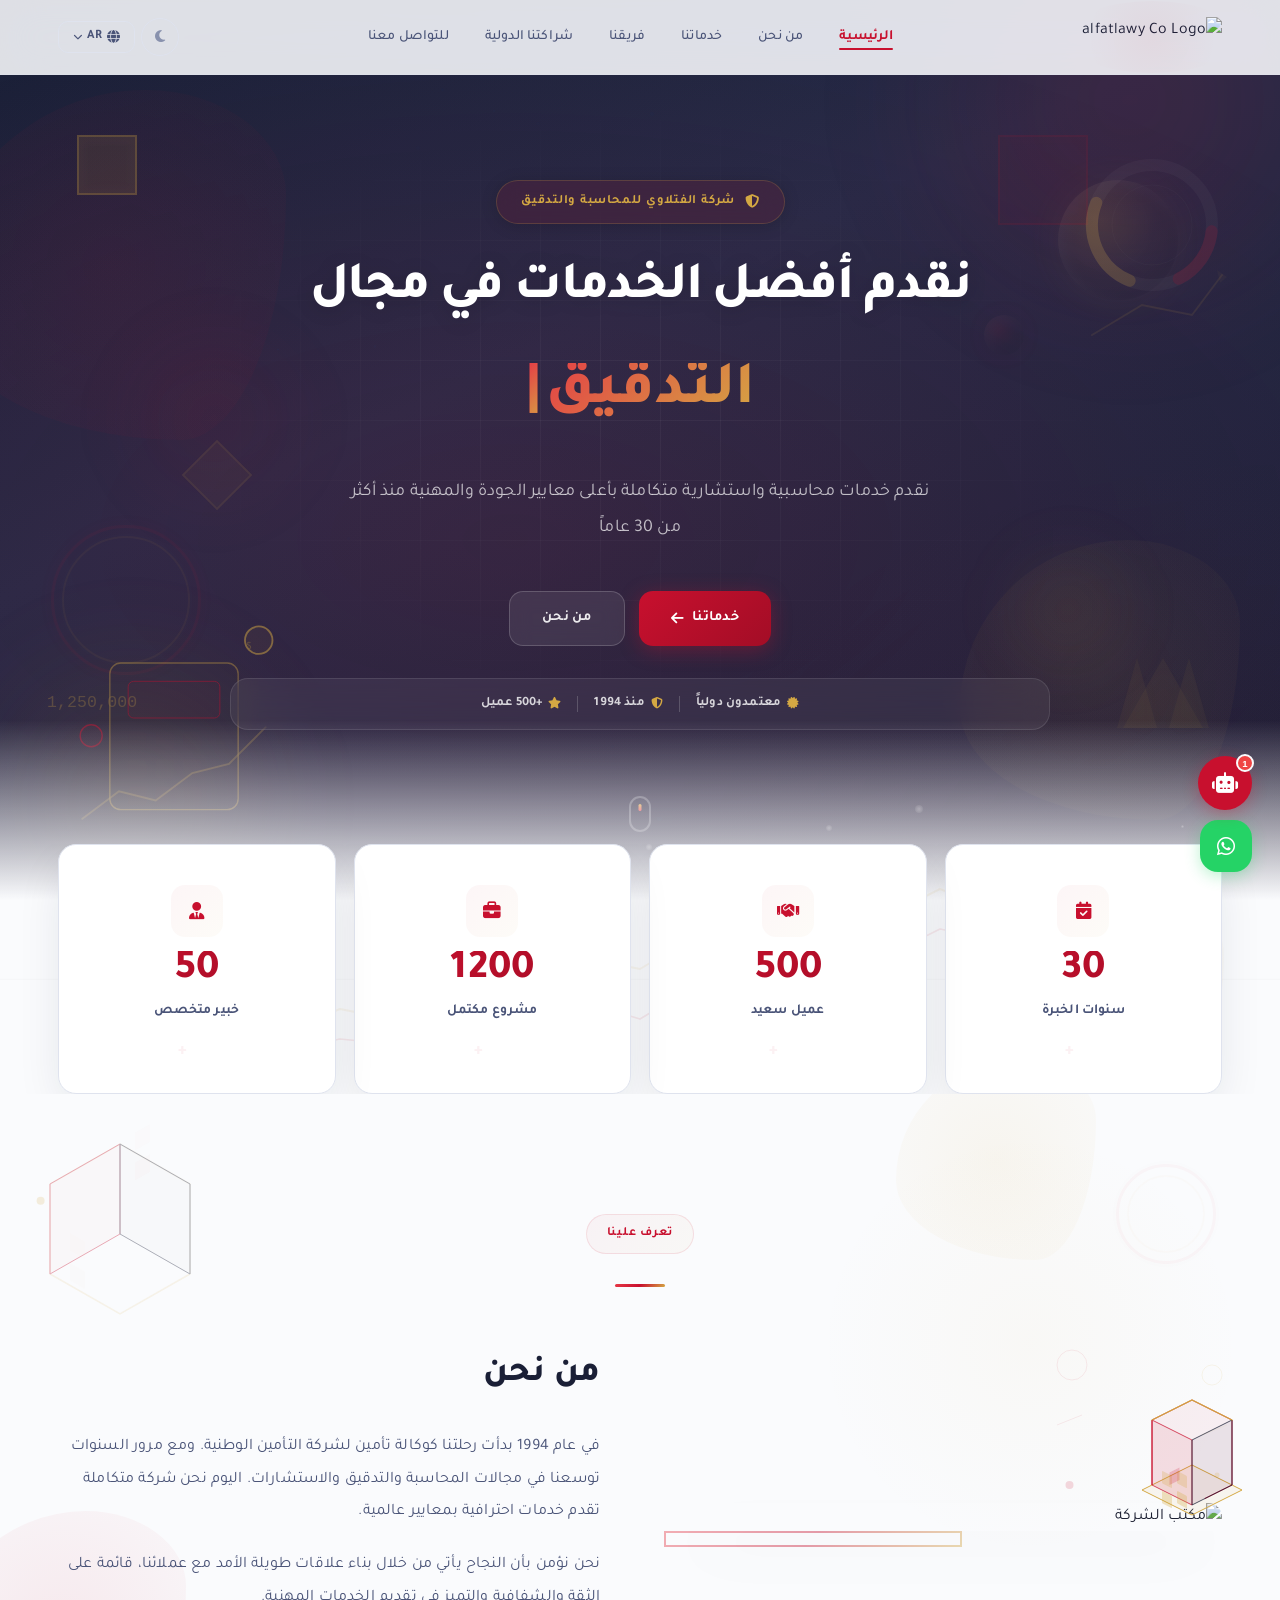
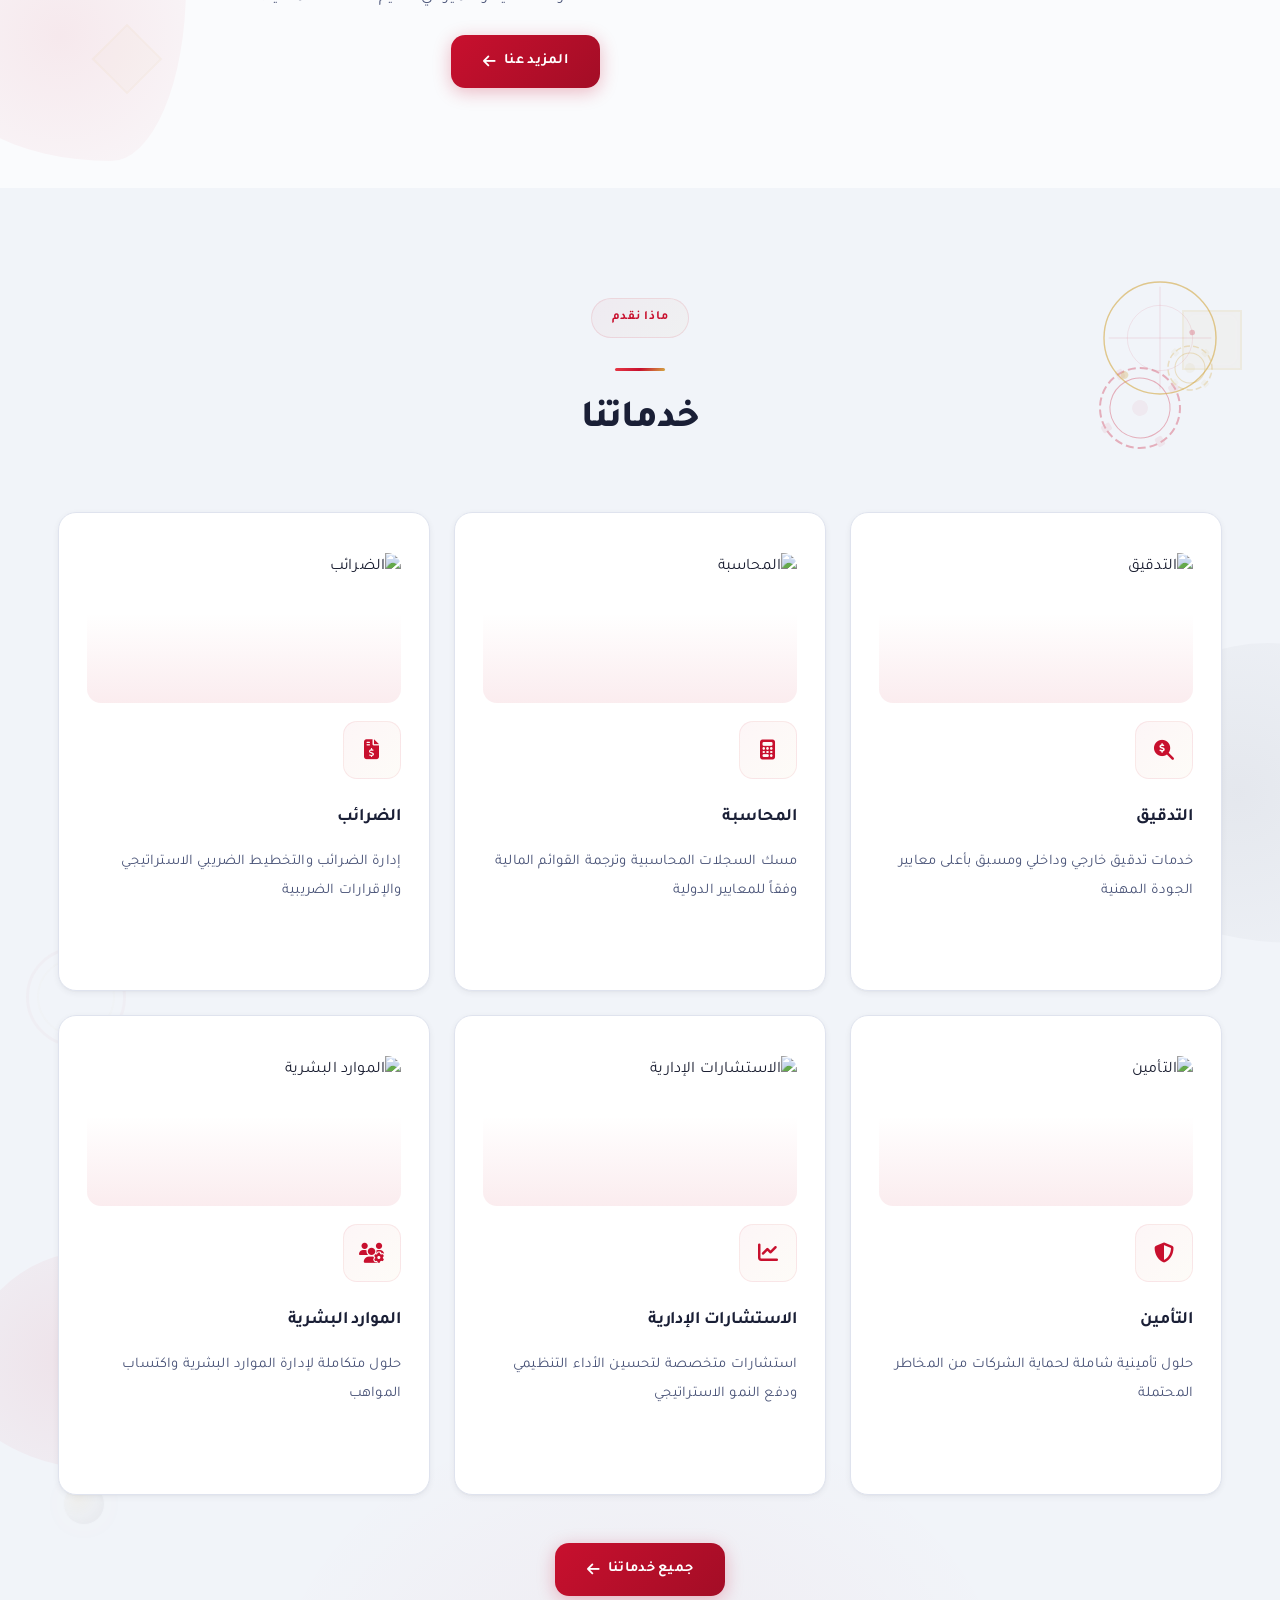
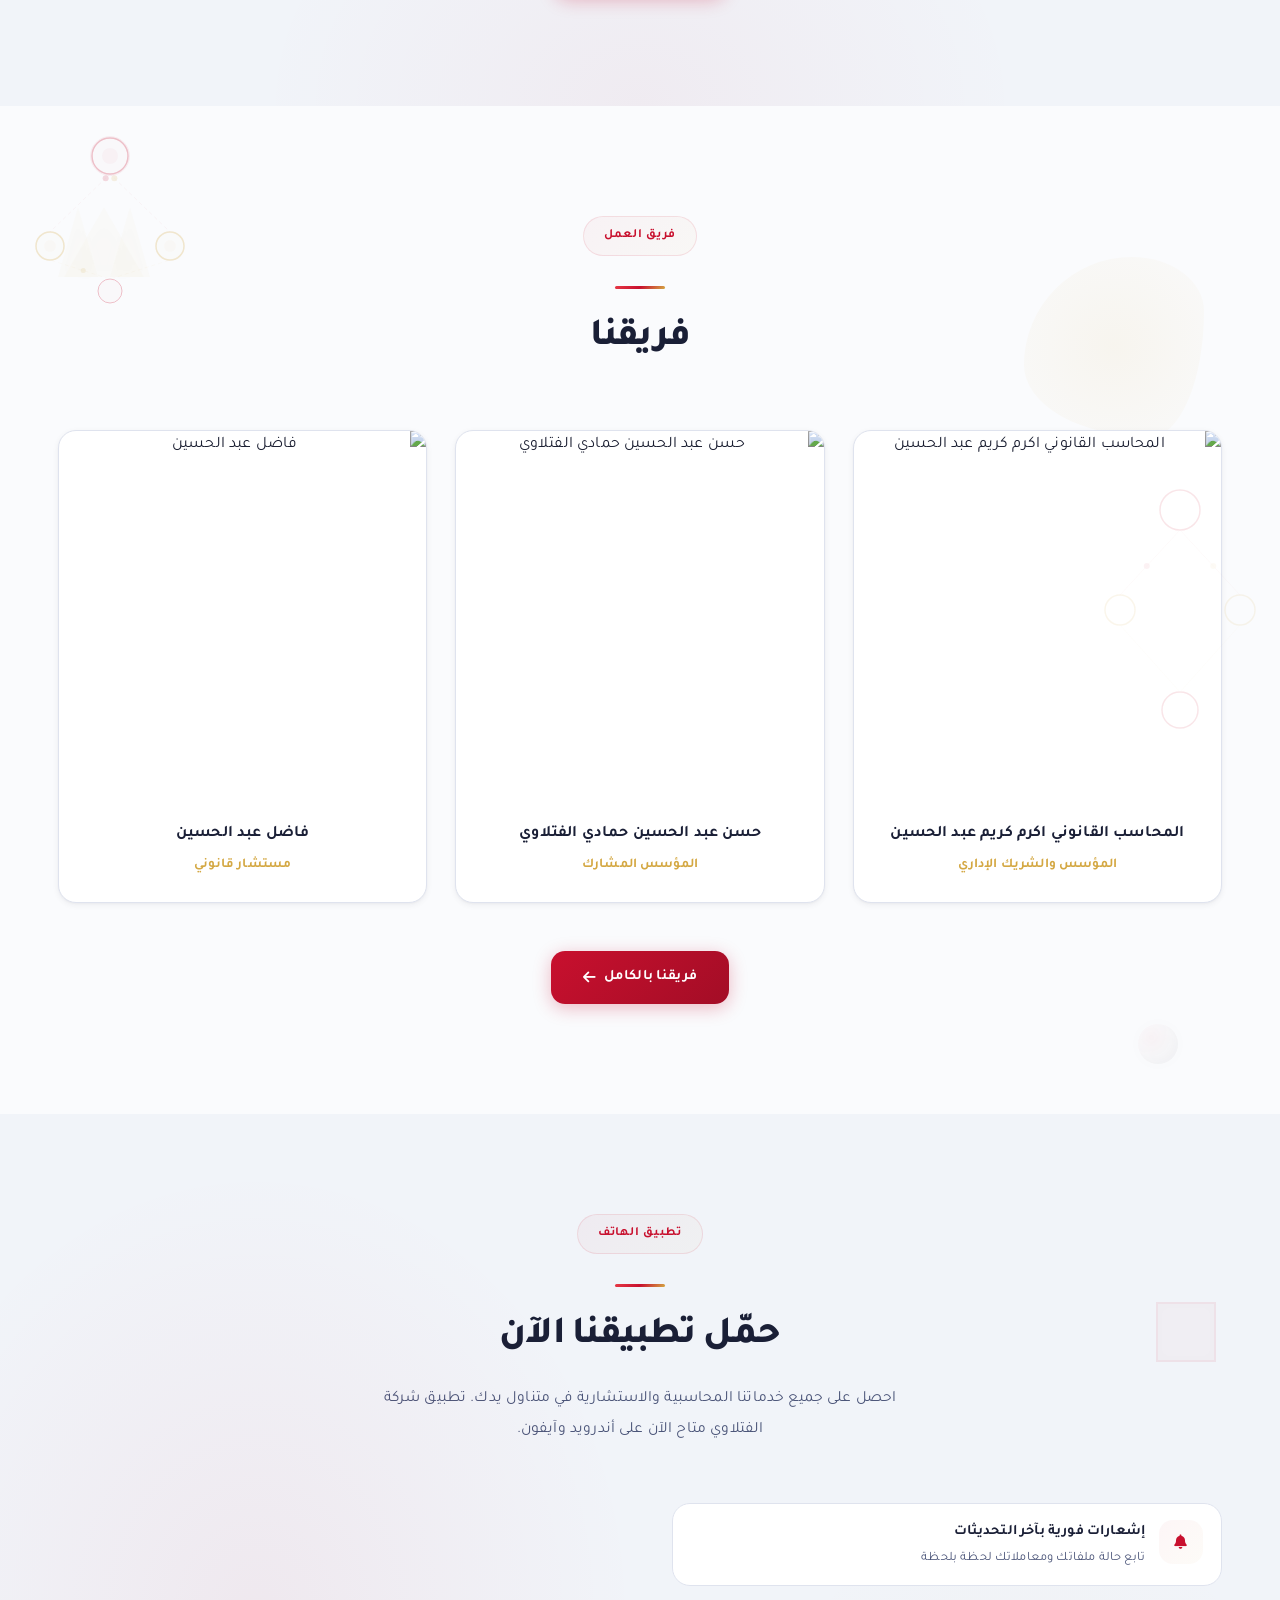
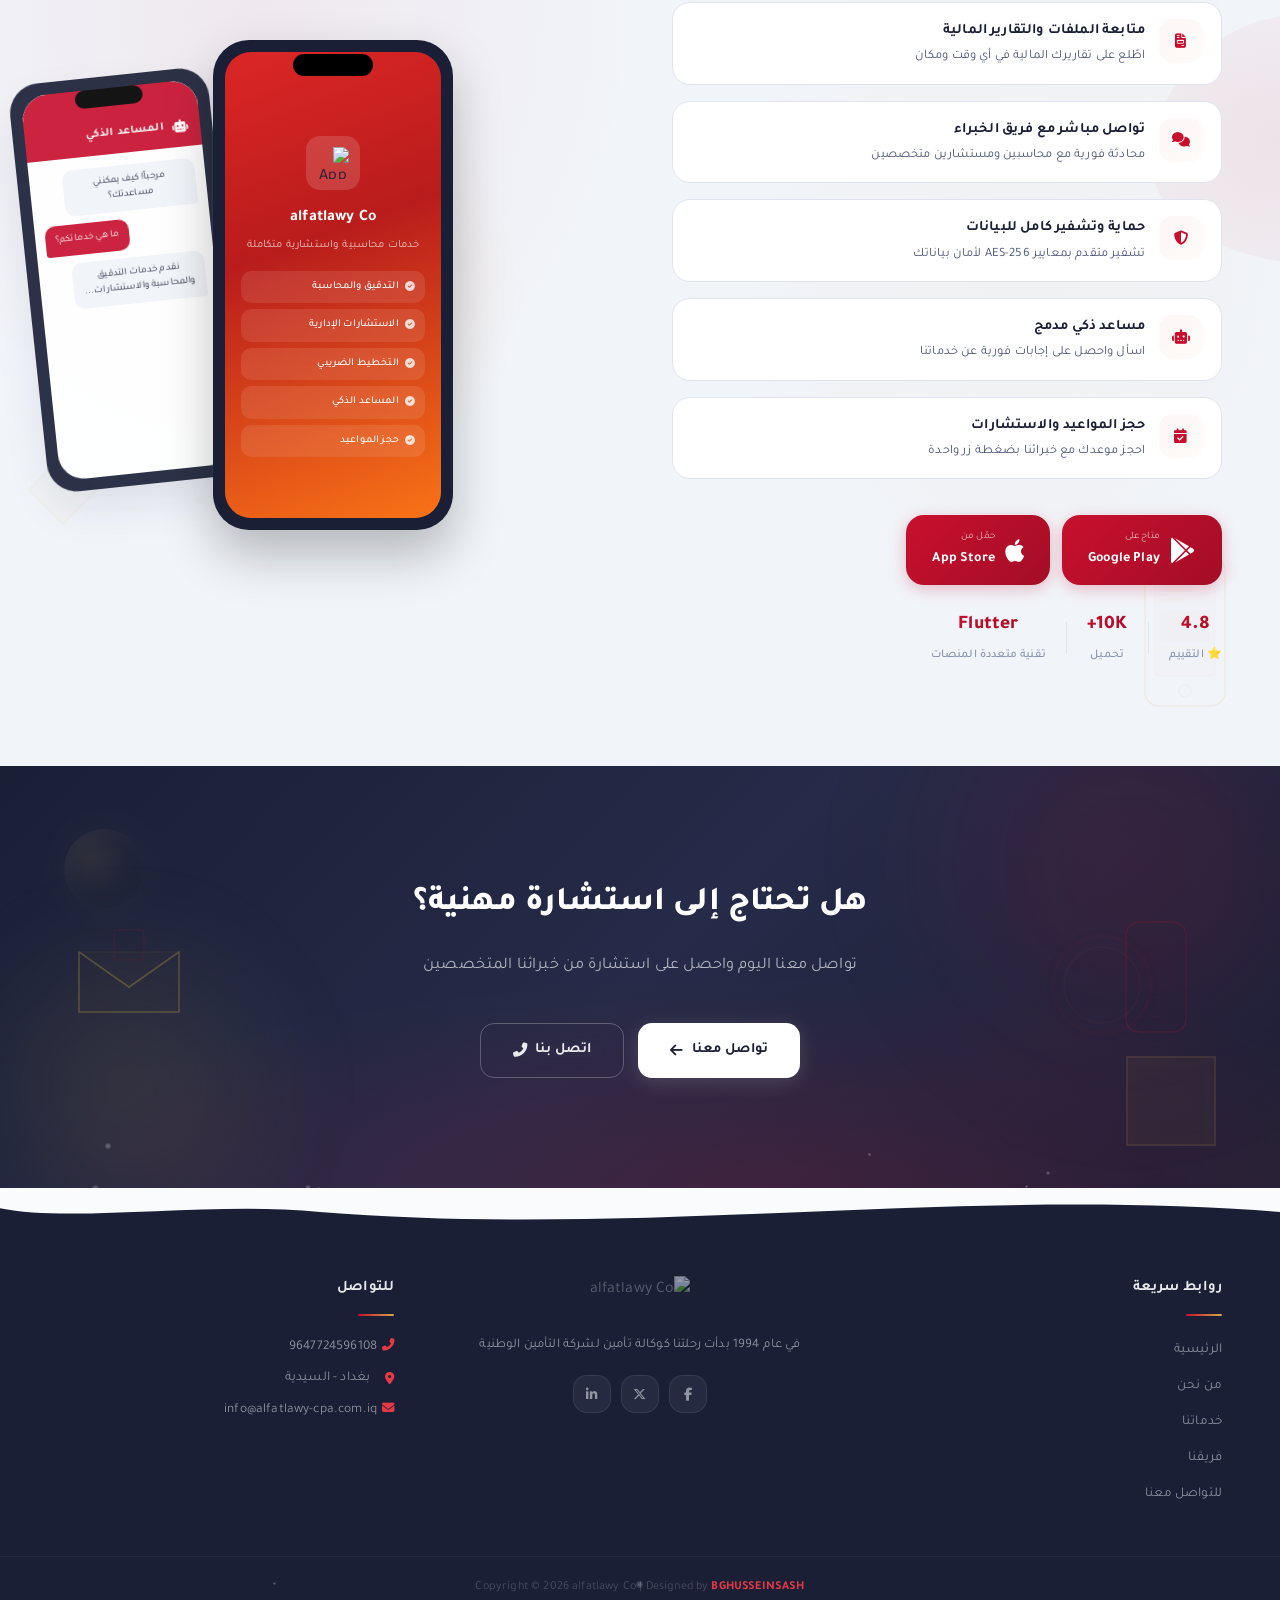
==== commit efd5b466: "Rename Akram Hassan to Akram Kareem across all files and translations" ====
--- a/index.html
+++ b/index.html
@@ -418,10 +418,10 @@
             <div class="team-grid">
                 <div class="team-card fade-in">
                     <div class="team-img-wrap">
-                        <img src="https://alfatlawy-cpa.com.iq/wp-content/uploads/2024/11/co-founder-2.png" alt="المحاسب القانوني اكرم حسن عبد الحسين">
+                        <img src="https://alfatlawy-cpa.com.iq/wp-content/uploads/2024/11/co-founder-2.png" alt="المحاسب القانوني اكرم كريم عبد الحسين">
                         <div class="team-overlay"><a href="team.html"><i class="fas fa-arrow-left"></i></a></div>
                     </div>
-                    <h4 data-i18n="team.m1_name">المحاسب القانوني اكرم حسن عبد الحسين</h4>
+                    <h4 data-i18n="team.m1_name">المحاسب القانوني اكرم كريم عبد الحسين</h4>
                     <p data-i18n="team.founder">المؤسس والشريك الإداري</p>
                 </div>
                 <div class="team-card fade-in">
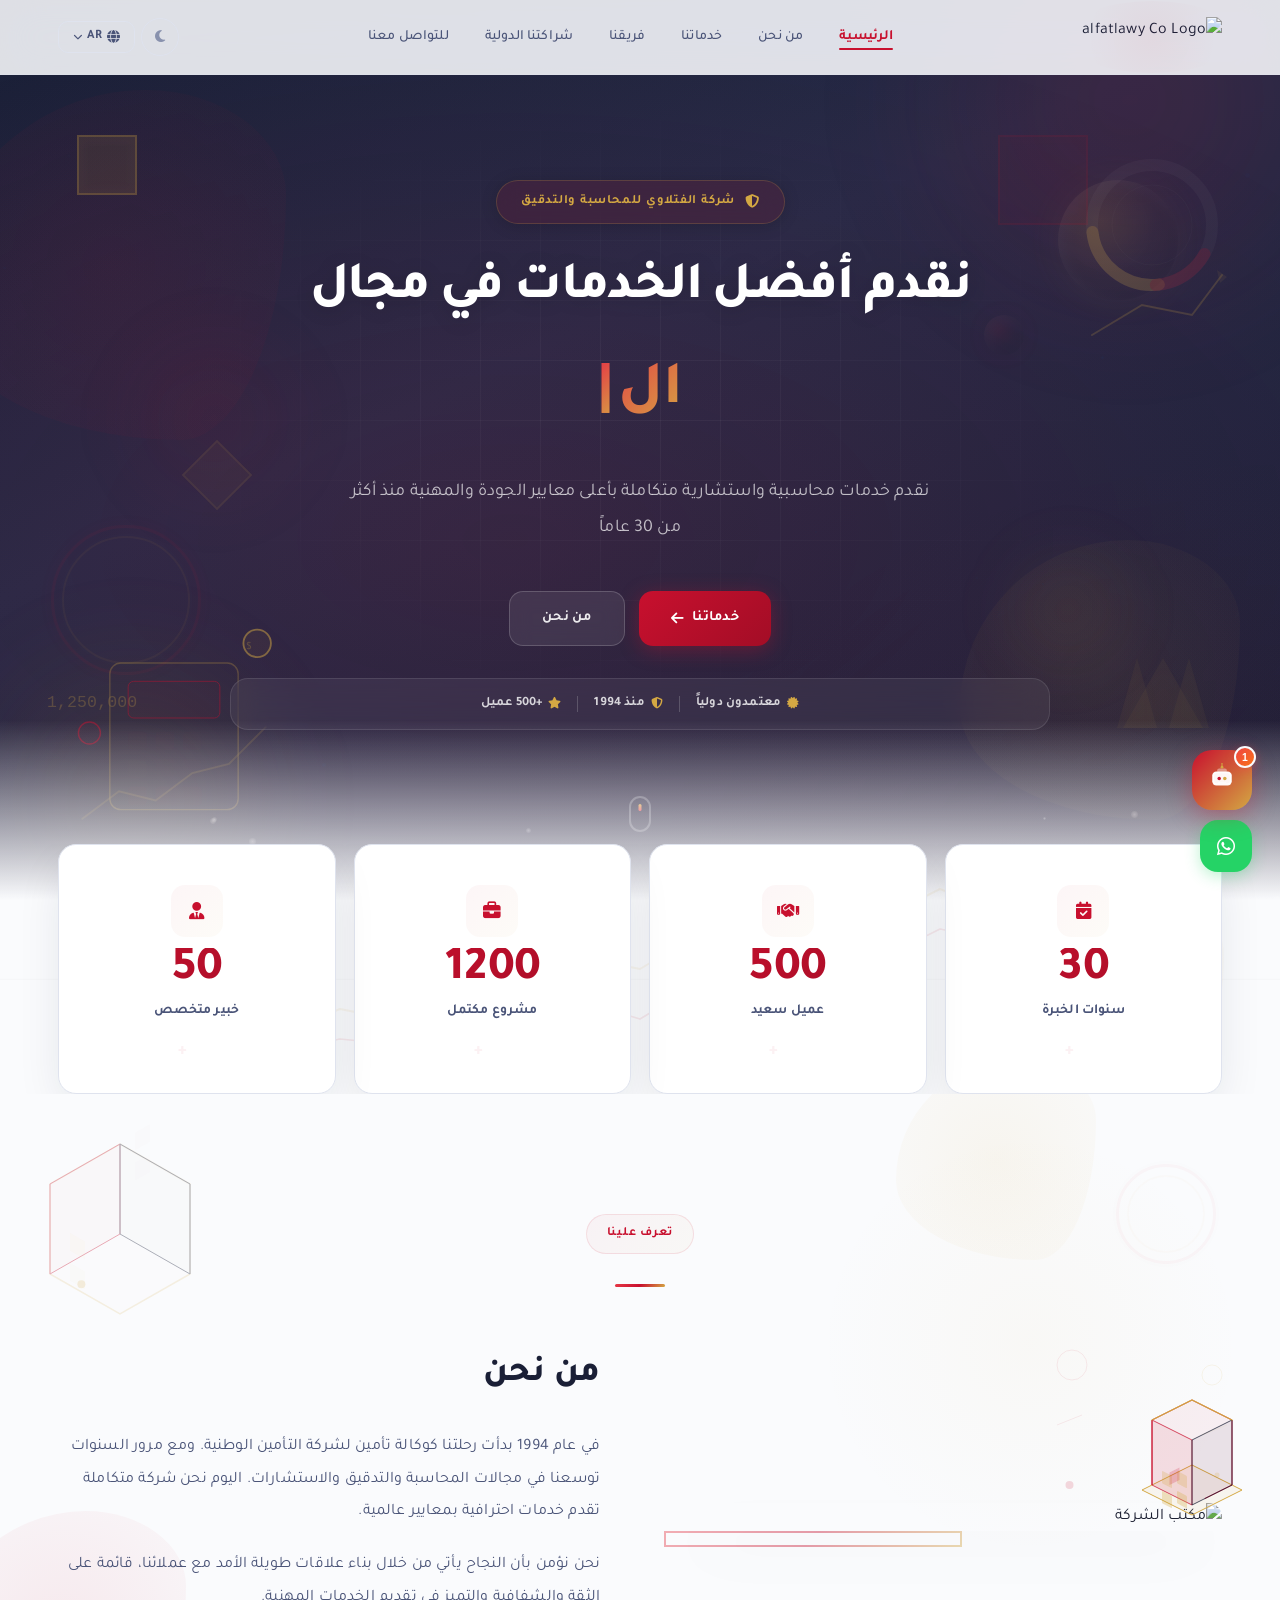
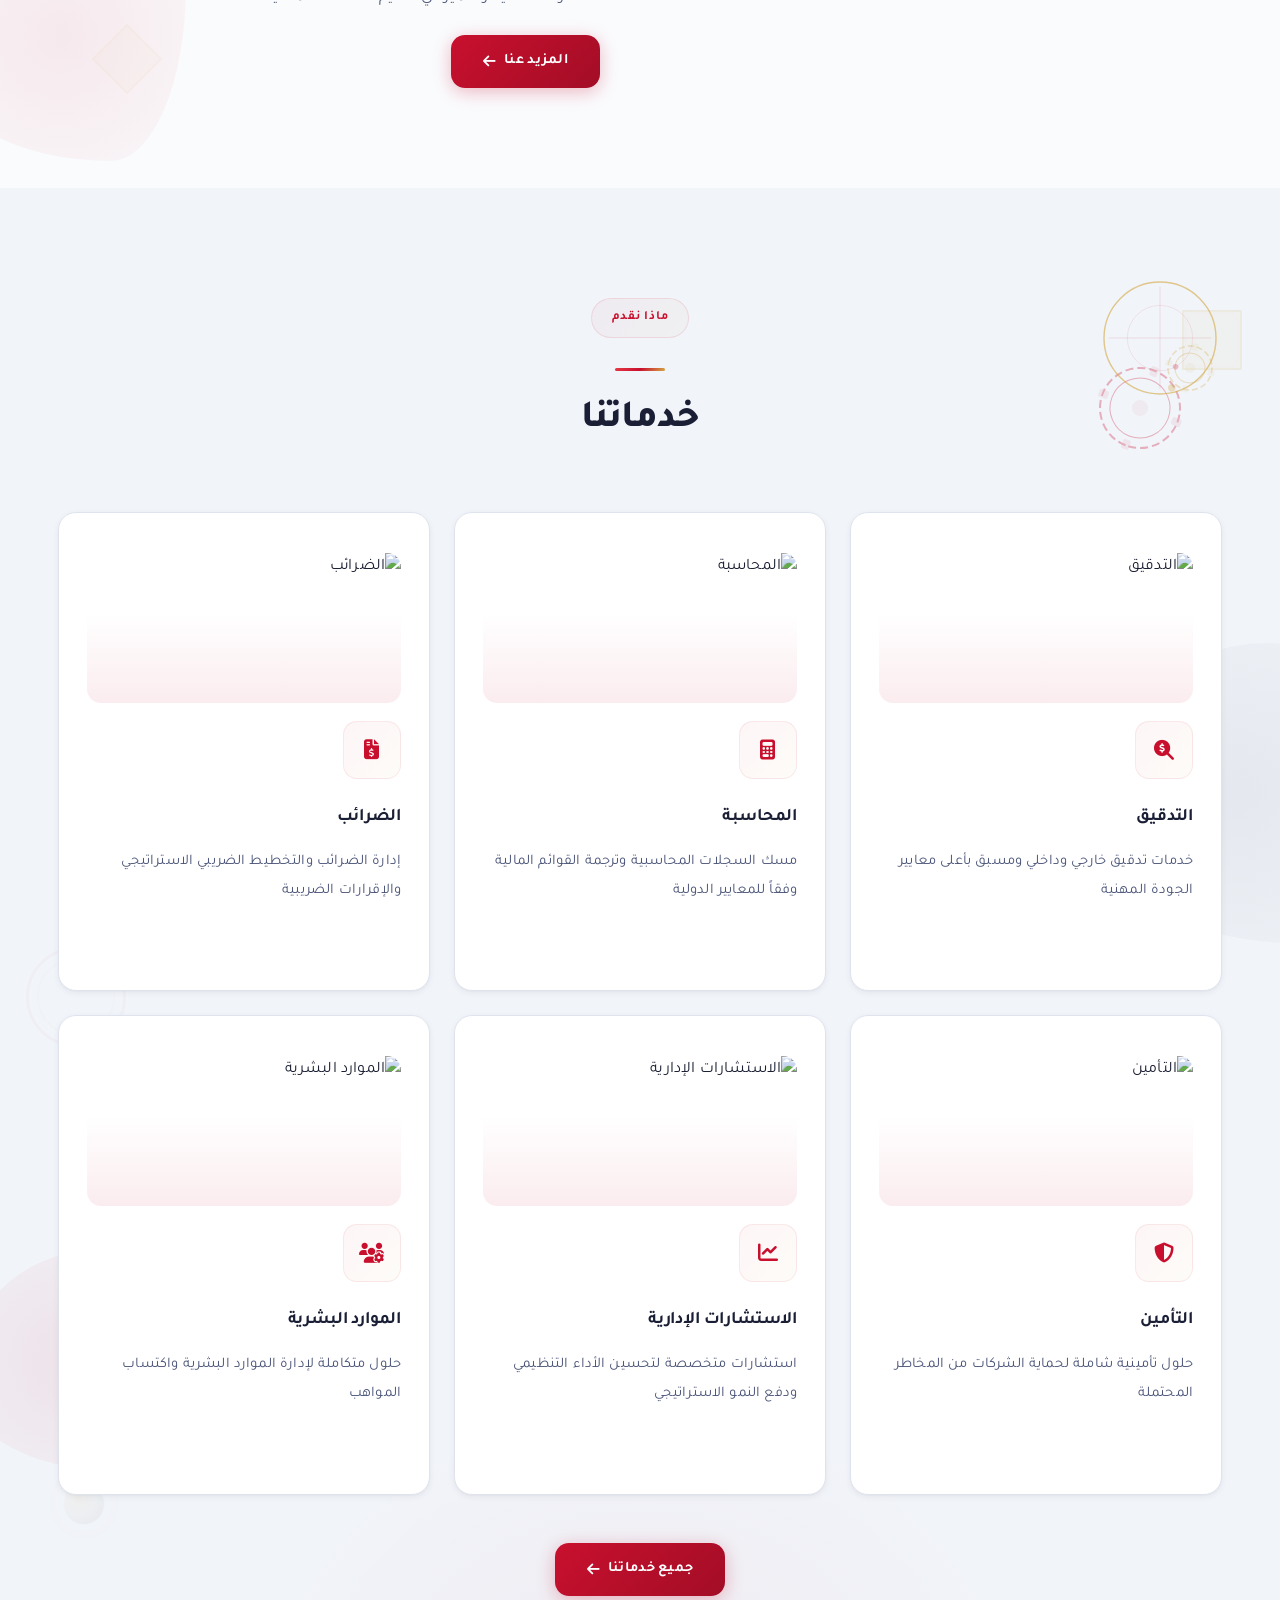
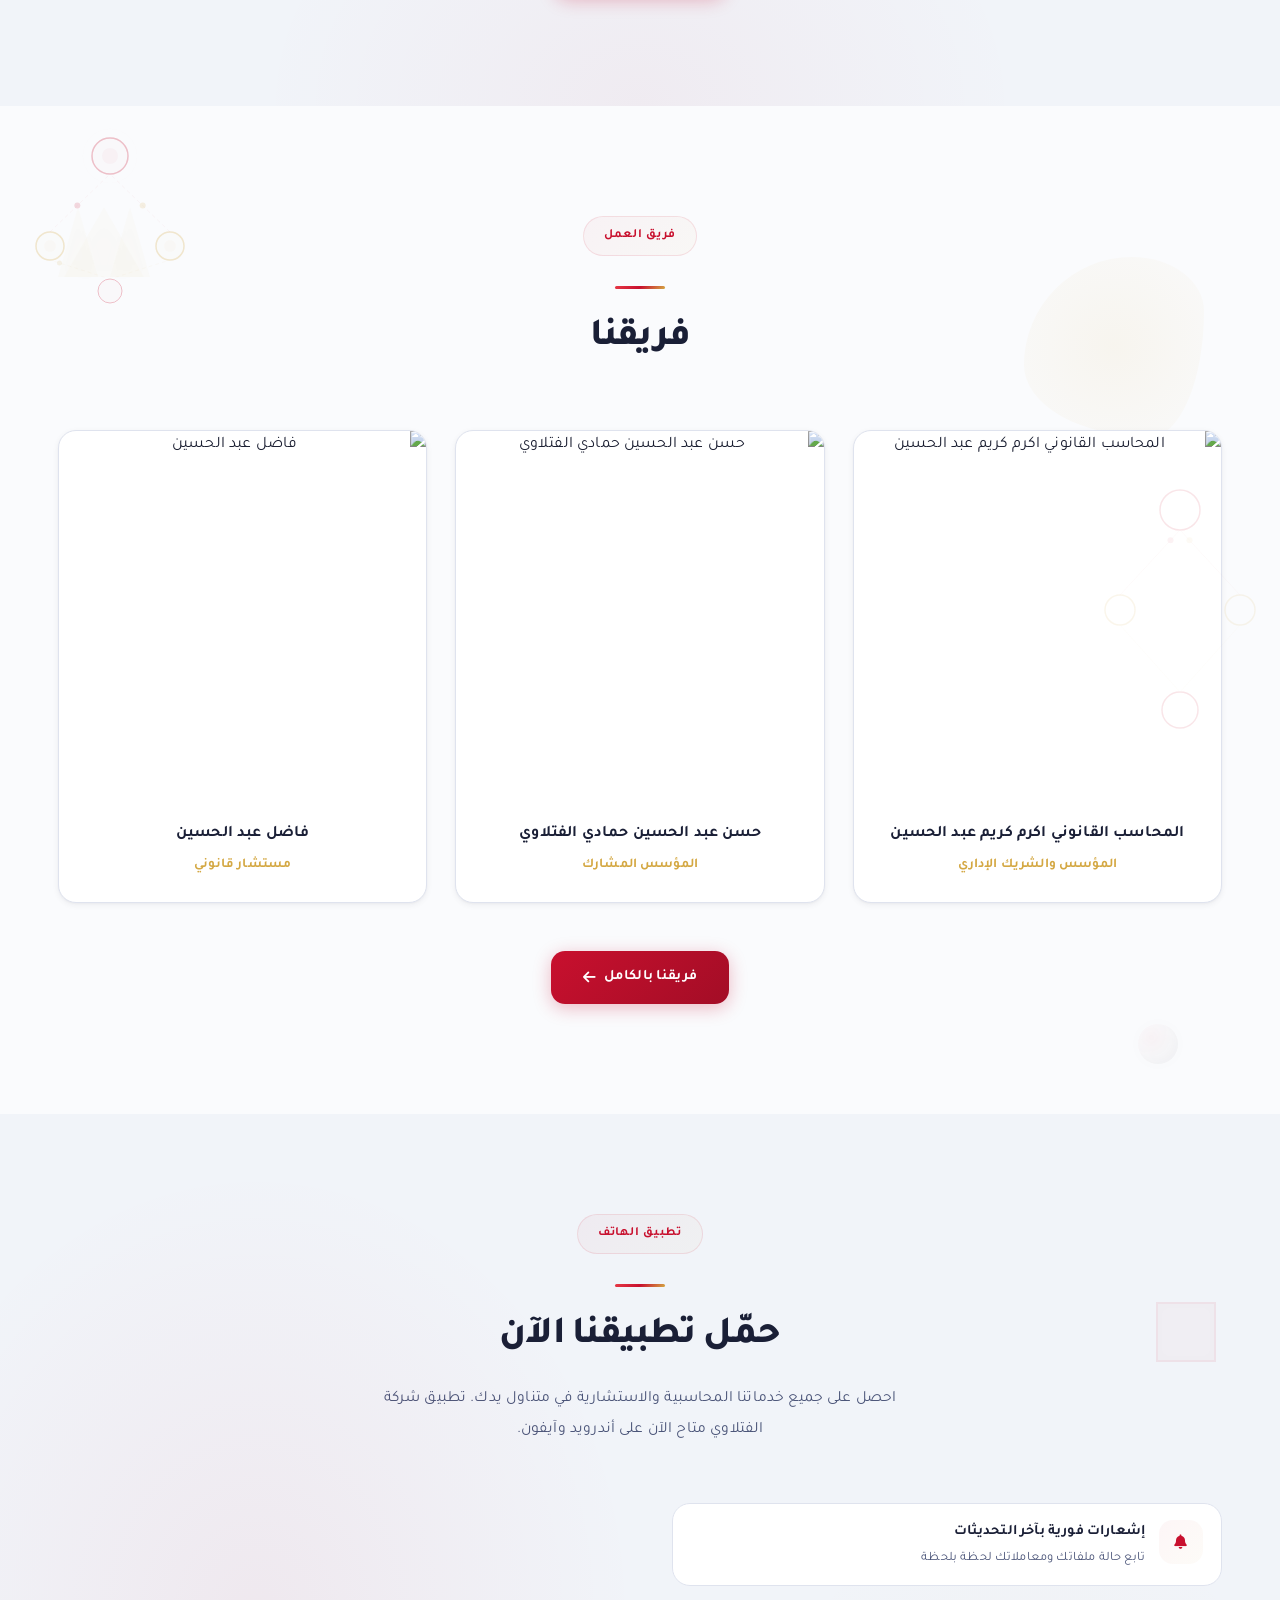
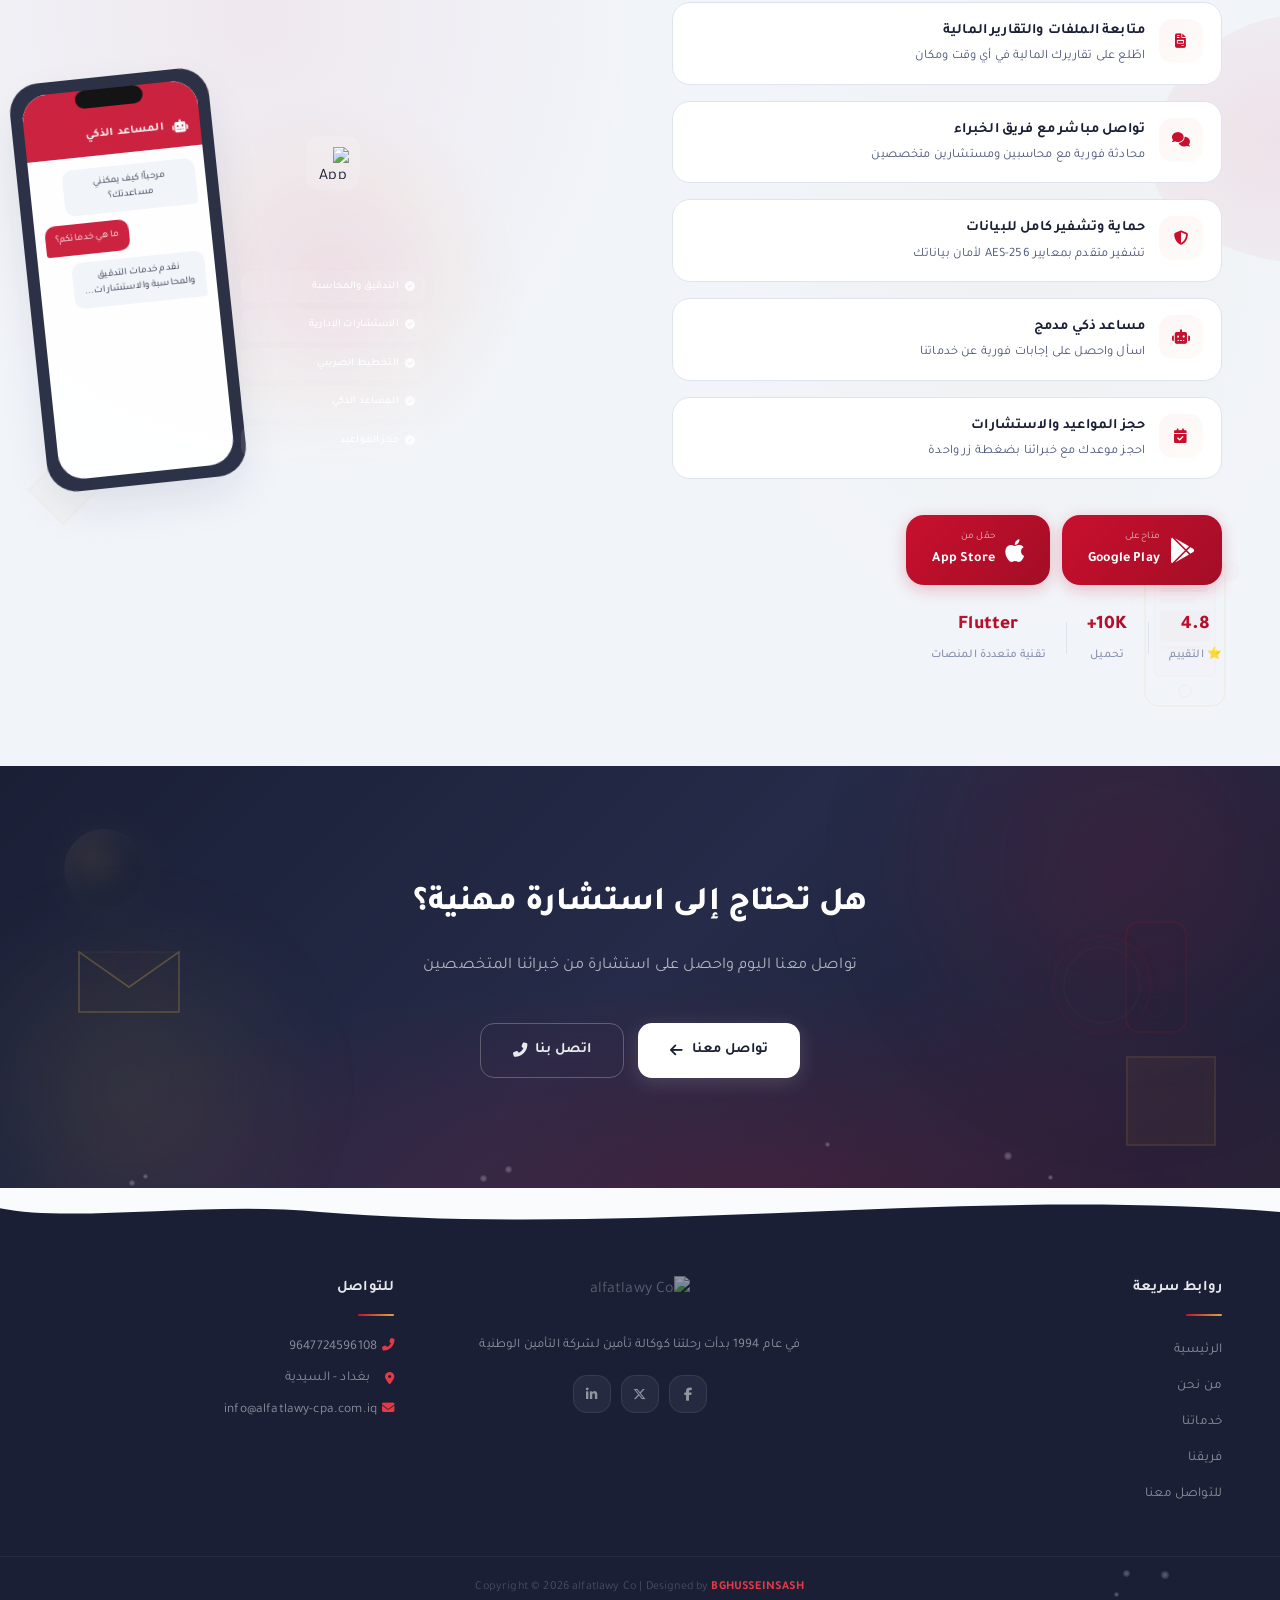
==== commit 86d943ba: "Redesign AI chatbot: glassmorphism CSS, SVG robot avatar, premium animations" ====
--- a/index.html
+++ b/index.html
@@ -735,14 +735,40 @@
     <a href="https://wa.me/9647724596108" class="whatsapp-float" target="_blank" rel="noopener noreferrer" aria-label="تواصل عبر واتساب"><i class="fab fa-whatsapp"></i></a>
 
     <!-- AI Chatbot -->
+    <!-- AI Chatbot — Premium Design -->
     <button class="chat-toggle-btn" id="chatToggle" aria-label="المساعد الذكي">
-        <span class="chat-icon-open"><i class="fas fa-robot"></i></span>
+        <span class="chat-icon-open">
+            <svg width="28" height="28" viewBox="0 0 40 40" fill="none">
+                <rect x="6" y="12" width="28" height="20" rx="6" fill="white" opacity="0.95"/>
+                <rect x="8" y="14" width="24" height="16" rx="4" fill="none" stroke="white" stroke-width="1.5"/>
+                <circle cx="16" cy="22" r="2.5" fill="#c8102e"/>
+                <circle cx="24" cy="22" r="2.5" fill="#d4a843"/>
+                <rect x="14" y="27" width="12" height="2" rx="1" fill="white" opacity="0.6"/>
+                <rect x="13" y="8" width="14" height="6" rx="3" fill="white" opacity="0.4"/>
+                <circle cx="20" cy="6" r="2" fill="#d4a843"><animate attributeName="opacity" values="0.4;1;0.4" dur="2s" repeatCount="indefinite"/></circle>
+                <line x1="20" y1="4" x2="20" y2="1" stroke="#d4a843" stroke-width="1.5" stroke-linecap="round"><animate attributeName="y2" values="1;0;1" dur="2s" repeatCount="indefinite"/></line>
+            </svg>
+        </span>
         <span class="chat-icon-close"><i class="fas fa-times"></i></span>
         <span class="chat-badge">1</span>
     </button>
     <div class="chat-panel" id="chatPanel">
         <div class="chat-header">
-            <div class="chat-avatar"><i class="fas fa-robot"></i></div>
+            <div class="chat-avatar">
+                <svg class="avatar-svg" viewBox="0 0 48 48" fill="none">
+                    <rect x="8" y="14" width="32" height="24" rx="8" fill="rgba(255,255,255,0.2)" stroke="rgba(255,255,255,0.4)" stroke-width="1.5"/>
+                    <circle cx="18" cy="26" r="3" fill="#fff"><animate attributeName="r" values="3;3.5;3" dur="3s" repeatCount="indefinite"/></circle>
+                    <circle cx="30" cy="26" r="3" fill="#d4a843"><animate attributeName="r" values="3;3.5;3" dur="3s" begin="0.5s" repeatCount="indefinite"/></circle>
+                    <path d="M19 32 Q24 35 29 32" stroke="rgba(255,255,255,0.6)" stroke-width="1.5" fill="none" stroke-linecap="round"/>
+                    <rect x="15" y="9" width="18" height="7" rx="3.5" fill="rgba(255,255,255,0.15)"/>
+                    <circle cx="24" cy="6" r="2.5" fill="#d4a843" opacity="0.8"><animate attributeName="opacity" values="0.5;1;0.5" dur="2.5s" repeatCount="indefinite"/></circle>
+                    <line x1="24" y1="3.5" x2="24" y2="0" stroke="#d4a843" stroke-width="1.5" stroke-linecap="round">
+                        <animate attributeName="y2" values="0;-1;0" dur="2.5s" repeatCount="indefinite"/>
+                    </line>
+                    <rect x="4" y="22" width="5" height="8" rx="2.5" fill="rgba(255,255,255,0.15)"/>
+                    <rect x="39" y="22" width="5" height="8" rx="2.5" fill="rgba(255,255,255,0.15)"/>
+                </svg>
+            </div>
             <div class="chat-header-info">
                 <h4 data-i18n="chat.title">المساعد الذكي</h4>
                 <span class="chat-status-row">
--- a/css/style.css
+++ b/css/style.css
@@ -1773,88 +1773,148 @@
     .contact-form-wrap { padding: 24px; }
 }
 
-/* ───────── AI Chatbot ───────── */
+/* ───────── AI Chatbot — Premium Glassmorphism ───────── */
 @keyframes chatBounce {
     0%, 100% { transform: scale(1); }
-    50% { transform: scale(1.08); }
+    50% { transform: scale(1.1); }
 }
 @keyframes chatSlideUp {
-    from { opacity: 0; transform: translateY(20px) scale(0.95); }
+    from { opacity: 0; transform: translateY(24px) scale(0.92); }
     to { opacity: 1; transform: translateY(0) scale(1); }
 }
 @keyframes dotPulse {
     0%, 80%, 100% { transform: scale(0.6); opacity: 0.4; }
     40% { transform: scale(1); opacity: 1; }
 }
-
+@keyframes toggleGlow {
+    0%, 100% { box-shadow: 0 4px 20px rgba(var(--accent-rgb), 0.3), 0 0 0 0 rgba(var(--accent-rgb), 0.15); }
+    50% { box-shadow: 0 4px 20px rgba(var(--accent-rgb), 0.3), 0 0 0 8px rgba(var(--accent-rgb), 0); }
+}
+@keyframes avatarFloat {
+    0%, 100% { transform: translateY(0); }
+    50% { transform: translateY(-3px); }
+}
+@keyframes shimmerSlide {
+    0% { background-position: -200% center; }
+    100% { background-position: 200% center; }
+}
+@keyframes msgAppear {
+    from { opacity: 0; transform: translateY(10px) scale(0.96); }
+    to { opacity: 1; transform: translateY(0) scale(1); }
+}
+
+/* Toggle Button */
 .chat-toggle-btn {
     position: fixed; bottom: 90px; right: 28px; z-index: 999;
-    width: 54px; height: 54px; border-radius: 50%;
-    background: var(--accent); color: #fff; border: none;
+    width: 60px; height: 60px; border-radius: 20px;
+    background: linear-gradient(135deg, var(--accent), #d4a843);
+    color: #fff; border: none;
     display: flex; align-items: center; justify-content: center;
-    font-size: 1.3rem; cursor: pointer;
-    box-shadow: 0 4px 16px rgba(var(--accent-rgb), 0.30);
-    transition: all var(--dur) var(--ease);
+    font-size: 1.4rem; cursor: pointer;
+    box-shadow: 0 6px 24px rgba(var(--accent-rgb), 0.35);
+    transition: all 0.3s var(--ease);
+    animation: toggleGlow 3s ease-in-out infinite;
 }
 [dir="rtl"] .chat-toggle-btn { right: 28px; left: auto; }
-.chat-toggle-btn:hover { transform: translateY(-2px); box-shadow: 0 6px 24px rgba(var(--accent-rgb), 0.35); }
-.chat-toggle-btn.active { background: #ef4444; }
-.chat-toggle-btn .chat-icon-open, .chat-toggle-btn .chat-icon-close { transition: all 0.25s var(--ease); }
+.chat-toggle-btn:hover {
+    transform: translateY(-3px) rotate(-3deg);
+    box-shadow: 0 8px 32px rgba(var(--accent-rgb), 0.45);
+    border-radius: 24px;
+}
+.chat-toggle-btn.active {
+    background: linear-gradient(135deg, #ef4444, #dc2626);
+    border-radius: 50%;
+    animation: none;
+}
+.chat-toggle-btn .chat-icon-open, .chat-toggle-btn .chat-icon-close {
+    transition: all 0.3s var(--ease);
+}
 .chat-toggle-btn .chat-icon-close { display: none; }
 .chat-toggle-btn.active .chat-icon-open { display: none; }
 .chat-toggle-btn.active .chat-icon-close { display: block; }
 .chat-badge {
-    position: absolute; top: -2px; right: -2px; width: 18px; height: 18px;
-    background: #ef4444; color: #fff; border-radius: 50%;
-    font-size: 0.6rem; font-weight: 700; display: flex; align-items: center; justify-content: center;
-    border: 2px solid var(--bg); animation: chatBounce 2s ease-in-out infinite;
+    position: absolute; top: -4px; right: -4px; width: 22px; height: 22px;
+    background: linear-gradient(135deg, #ef4444, #f97316); color: #fff; border-radius: 50%;
+    font-size: 0.65rem; font-weight: 800; display: flex; align-items: center; justify-content: center;
+    border: 2.5px solid var(--bg); animation: chatBounce 2s ease-in-out infinite;
+    box-shadow: 0 2px 8px rgba(239,68,68,0.4);
 }
 .chat-toggle-btn.active .chat-badge { display: none; }
 
+/* Chat Panel */
 .chat-panel {
-    position: fixed; bottom: 155px; right: 28px; z-index: 998;
-    width: 370px; max-height: 520px; border-radius: var(--radius-lg);
-    background: var(--bg-card); border: 1px solid var(--border);
-    box-shadow: var(--shadow-xl); display: flex; flex-direction: column;
-    opacity: 0; visibility: hidden; transform: translateY(20px) scale(0.95);
-    transition: all 0.3s var(--ease-spring);
+    position: fixed; bottom: 160px; right: 28px; z-index: 998;
+    width: 390px; max-height: 560px; border-radius: 24px;
+    background: rgba(255,255,255,0.92);
+    backdrop-filter: blur(20px); -webkit-backdrop-filter: blur(20px);
+    border: 1px solid rgba(255,255,255,0.6);
+    box-shadow: 0 20px 60px rgba(0,0,0,0.12), 0 0 0 1px rgba(0,0,0,0.04);
+    display: flex; flex-direction: column;
+    opacity: 0; visibility: hidden; transform: translateY(24px) scale(0.92);
+    transition: all 0.35s cubic-bezier(0.34, 1.56, 0.64, 1);
     overflow: hidden;
 }
 [dir="rtl"] .chat-panel { right: 28px; left: auto; }
 .chat-panel.open {
     opacity: 1; visibility: visible; transform: translateY(0) scale(1);
-    animation: chatSlideUp 0.3s var(--ease-spring);
-}
-
+    animation: chatSlideUp 0.35s cubic-bezier(0.34, 1.56, 0.64, 1);
+}
+
+/* Chat Header */
 .chat-header {
-    padding: 18px 20px; background: linear-gradient(135deg, var(--accent), #a00d26); color: #fff;
-    display: flex; align-items: center; gap: 12px;
-    border-radius: var(--radius-lg) var(--radius-lg) 0 0;
+    padding: 20px 22px;
+    background: linear-gradient(135deg, var(--primary, #1a1f36) 0%, #2a2f4a 50%, var(--accent) 100%);
+    color: #fff;
+    display: flex; align-items: center; gap: 14px;
+    border-radius: 24px 24px 0 0;
     flex-shrink: 0;
+    position: relative; overflow: hidden;
+}
+.chat-header::before {
+    content: ''; position: absolute; inset: 0;
+    background: linear-gradient(90deg, transparent, rgba(255,255,255,0.06), transparent);
+    background-size: 200% 100%;
+    animation: shimmerSlide 4s ease-in-out infinite;
+}
+.chat-header::after {
+    content: ''; position: absolute; bottom: 0; left: 0; right: 0; height: 1px;
+    background: linear-gradient(90deg, transparent, rgba(212,168,67,0.5), transparent);
 }
 .chat-avatar {
-    width: 40px; height: 40px; border-radius: 50%;
-    background: rgba(255,255,255,0.15); display: flex; align-items: center; justify-content: center;
-    font-size: 1rem; flex-shrink: 0;
-}
-.chat-header-info h4 { font-size: 0.9rem; font-weight: 700; margin-bottom: 2px; }
-.chat-header-info span { font-size: 0.72rem; opacity: 0.75; }
+    width: 46px; height: 46px; border-radius: 16px;
+    background: rgba(255,255,255,0.12);
+    border: 1.5px solid rgba(255,255,255,0.2);
+    display: flex; align-items: center; justify-content: center;
+    font-size: 1.1rem; flex-shrink: 0;
+    animation: avatarFloat 4s ease-in-out infinite;
+    position: relative; z-index: 1;
+}
+.chat-avatar .avatar-svg { width: 32px; height: 32px; }
+.chat-header-info { position: relative; z-index: 1; }
+.chat-header-info h4 {
+    font-size: 0.95rem; font-weight: 800; margin-bottom: 3px;
+    letter-spacing: 0.3px;
+}
+.chat-header-info span { font-size: 0.72rem; opacity: 0.85; }
 [dir="ltr"] .chat-header-close { margin-right: 0; margin-left: auto; }
-.chat-header-close:hover { color: #fff; }
-
+.chat-header-close:hover { color: #fff; transform: rotate(90deg); }
+
+/* Messages */
 .chat-messages {
-    flex: 1; overflow-y: auto; padding: 18px 16px;
-    display: flex; flex-direction: column; gap: 12px;
-    max-height: 320px; min-height: 200px;
+    flex: 1; overflow-y: auto; padding: 20px 18px;
+    display: flex; flex-direction: column; gap: 14px;
+    max-height: 340px; min-height: 200px;
     scroll-behavior: smooth;
-}
-.chat-messages::-webkit-scrollbar { width: 4px; }
+    background: linear-gradient(180deg, rgba(250,251,253,0.5) 0%, rgba(250,251,253,0.9) 100%);
+}
+.chat-messages::-webkit-scrollbar { width: 5px; }
 .chat-messages::-webkit-scrollbar-track { background: transparent; }
-.chat-messages::-webkit-scrollbar-thumb { background: var(--border); border-radius: 4px; }
+.chat-messages::-webkit-scrollbar-thumb { background: rgba(0,0,0,0.08); border-radius: 10px; }
+.chat-messages::-webkit-scrollbar-thumb:hover { background: rgba(0,0,0,0.15); }
 
 .chat-msg {
-    display: flex; gap: 8px; align-items: flex-end;
-    animation: fadeInUp 0.3s var(--ease);
+    display: flex; gap: 10px; align-items: flex-end;
+    animation: msgAppear 0.35s var(--ease);
 }
 .chat-msg.bot { flex-direction: row; }
 .chat-msg.user { flex-direction: row-reverse; }
@@ -1862,86 +1922,118 @@
 [dir="rtl"] .chat-msg.user { flex-direction: row; }
 
 .chat-msg-avatar {
-    width: 28px; height: 28px; border-radius: 50%; flex-shrink: 0;
+    width: 30px; height: 30px; border-radius: 12px; flex-shrink: 0;
     display: flex; align-items: center; justify-content: center;
     font-size: 0.7rem;
-}
-.chat-msg.bot .chat-msg-avatar { background: var(--accent-pale); color: var(--accent); }
-.chat-msg.user .chat-msg-avatar { background: var(--accent); color: #fff; }
+    box-shadow: 0 2px 8px rgba(0,0,0,0.06);
+}
+.chat-msg.bot .chat-msg-avatar {
+    background: linear-gradient(135deg, var(--accent-pale, #fef2f2), #fff);
+    color: var(--accent);
+    border: 1px solid rgba(var(--accent-rgb), 0.15);
+}
+.chat-msg.user .chat-msg-avatar {
+    background: linear-gradient(135deg, var(--accent), #d4a843);
+    color: #fff;
+}
 
 .chat-bubble {
-    max-width: 80%; padding: 10px 14px; border-radius: var(--radius);
-    font-size: 0.84rem; line-height: 1.7; word-break: break-word;
+    max-width: 82%; padding: 12px 16px; border-radius: 18px;
+    font-size: 0.84rem; line-height: 1.75; word-break: break-word;
+    position: relative;
 }
 .chat-msg.bot .chat-bubble {
-    background: var(--bg-alt); color: var(--text);
-    border-bottom-left-radius: 4px;
-}
-[dir="rtl"] .chat-msg.bot .chat-bubble { border-bottom-left-radius: var(--radius); border-bottom-right-radius: 4px; }
+    background: #fff; color: var(--text);
+    border: 1px solid rgba(0,0,0,0.05);
+    border-bottom-left-radius: 6px;
+    box-shadow: 0 2px 8px rgba(0,0,0,0.04);
+}
+[dir="rtl"] .chat-msg.bot .chat-bubble { border-bottom-left-radius: 18px; border-bottom-right-radius: 6px; }
 .chat-msg.user .chat-bubble {
-    background: var(--accent); color: #fff;
-    border-bottom-right-radius: 4px;
-}
-[dir="rtl"] .chat-msg.user .chat-bubble { border-bottom-right-radius: var(--radius); border-bottom-left-radius: 4px; }
-
+    background: linear-gradient(135deg, var(--accent), #e0152f);
+    color: #fff;
+    border-bottom-right-radius: 6px;
+    box-shadow: 0 4px 12px rgba(var(--accent-rgb), 0.25);
+}
+[dir="rtl"] .chat-msg.user .chat-bubble { border-bottom-right-radius: 18px; border-bottom-left-radius: 6px; }
+
+/* Typing */
 .chat-typing {
-    display: flex; align-items: center; gap: 4px;
-    padding: 10px 14px; background: var(--bg-alt);
-    border-radius: var(--radius); border-bottom-left-radius: 4px;
-    max-width: 60px;
-}
-[dir="rtl"] .chat-typing { border-bottom-left-radius: var(--radius); border-bottom-right-radius: 4px; }
+    display: flex; align-items: center; gap: 5px;
+    padding: 12px 16px; background: #fff;
+    border-radius: 18px; border-bottom-left-radius: 6px;
+    max-width: 70px; border: 1px solid rgba(0,0,0,0.05);
+    box-shadow: 0 2px 8px rgba(0,0,0,0.04);
+}
+[dir="rtl"] .chat-typing { border-bottom-left-radius: 18px; border-bottom-right-radius: 6px; }
 .chat-typing span {
-    width: 6px; height: 6px; border-radius: 50%; background: var(--text-muted);
+    width: 7px; height: 7px; border-radius: 50%;
+    background: linear-gradient(135deg, var(--accent), #d4a843);
     animation: dotPulse 1.4s ease-in-out infinite;
 }
 .chat-typing span:nth-child(2) { animation-delay: 0.16s; }
 .chat-typing span:nth-child(3) { animation-delay: 0.32s; }
 
+/* Quick Replies */
 .chat-quick-replies {
-    display: flex; flex-wrap: wrap; gap: 6px; padding: 0 16px 12px;
+    display: flex; flex-wrap: wrap; gap: 8px; padding: 2px 18px 14px;
     flex-shrink: 0;
 }
 .chat-quick-btn {
-    padding: 6px 14px; border-radius: var(--radius-pill);
-    border: 1px solid var(--border); background: var(--bg);
+    padding: 7px 16px; border-radius: 20px;
+    border: 1.5px solid rgba(var(--accent-rgb), 0.2);
+    background: rgba(var(--accent-rgb), 0.04);
     color: var(--accent); font-size: 0.76rem; font-weight: 600;
     cursor: pointer; font-family: inherit;
-    transition: all var(--dur) var(--ease);
+    transition: all 0.25s var(--ease);
     white-space: nowrap;
 }
 .chat-quick-btn:hover {
-    background: var(--accent-pale); border-color: var(--accent);
-}
-
+    background: var(--accent); color: #fff;
+    border-color: var(--accent);
+    transform: translateY(-1px);
+    box-shadow: 0 4px 12px rgba(var(--accent-rgb), 0.25);
+}
+
+/* Input Area */
 .chat-input-area {
-    display: flex; align-items: center; gap: 8px;
-    padding: 12px 16px; border-top: 1px solid var(--border);
-    flex-shrink: 0; background: var(--bg-card);
+    display: flex; align-items: center; gap: 10px;
+    padding: 14px 18px; border-top: 1px solid rgba(0,0,0,0.06);
+    flex-shrink: 0;
+    background: rgba(255,255,255,0.8);
+    backdrop-filter: blur(10px);
 }
 .chat-input {
-    flex: 1; padding: 9px 14px; border: 1.5px solid var(--border);
-    border-radius: var(--radius-pill); background: var(--bg);
+    flex: 1; padding: 10px 16px; border: 2px solid rgba(0,0,0,0.06);
+    border-radius: 16px; background: #fff;
     color: var(--text); font-family: inherit; font-size: 0.84rem;
-    outline: none; transition: border-color var(--dur) var(--ease);
-}
-.chat-input:focus { border-color: var(--accent); }
+    outline: none; transition: all 0.25s var(--ease);
+}
+.chat-input:focus {
+    border-color: var(--accent);
+    box-shadow: 0 0 0 3px rgba(var(--accent-rgb), 0.1);
+}
 .chat-input::placeholder { color: var(--text-muted); }
 .chat-send-btn {
-    width: 36px; height: 36px; border-radius: 50%;
-    background: var(--accent); color: #fff; border: none;
+    width: 40px; height: 40px; border-radius: 14px;
+    background: linear-gradient(135deg, var(--accent), #d4a843);
+    color: #fff; border: none;
     display: flex; align-items: center; justify-content: center;
-    font-size: 0.85rem; cursor: pointer; flex-shrink: 0;
-    transition: all var(--dur) var(--ease);
-}
-.chat-send-btn:hover { background: var(--accent-light); transform: scale(1.05); }
+    font-size: 0.88rem; cursor: pointer; flex-shrink: 0;
+    transition: all 0.25s var(--ease);
+    box-shadow: 0 2px 8px rgba(var(--accent-rgb), 0.25);
+}
+.chat-send-btn:hover {
+    transform: translateY(-1px) scale(1.05);
+    box-shadow: 0 4px 16px rgba(var(--accent-rgb), 0.35);
+}
 
 /* ───── Voice Assistant & AI Styles ───── */
 .chat-status-row {
     display: flex; align-items: center; gap: 6px; font-size: 0.72rem; opacity: 0.9;
 }
 .chat-status-dot {
-    width: 7px; height: 7px; border-radius: 50%; background: #22c55e;
+    width: 8px; height: 8px; border-radius: 50%; background: #22c55e;
     display: inline-block; animation: statusPulse 2s ease-in-out infinite;
 }
 @keyframes statusPulse {
@@ -1949,54 +2041,63 @@
     50% { opacity: 0.7; box-shadow: 0 0 0 6px rgba(34,197,94,0); }
 }
 .chat-ai-badge {
-    display: inline-flex; align-items: center; gap: 3px;
-    padding: 2px 7px; border-radius: 10px;
-    background: rgba(255,255,255,0.2); font-size: 0.6rem;
-    font-weight: 700; letter-spacing: 0.5px; backdrop-filter: blur(4px);
-}
-.chat-ai-badge i { font-size: 0.55rem; }
+    display: inline-flex; align-items: center; gap: 4px;
+    padding: 2px 8px; border-radius: 10px;
+    background: linear-gradient(135deg, rgba(212,168,67,0.3), rgba(255,255,255,0.15));
+    font-size: 0.6rem;
+    font-weight: 800; letter-spacing: 0.5px; backdrop-filter: blur(4px);
+    border: 1px solid rgba(212,168,67,0.3);
+}
+.chat-ai-badge i { font-size: 0.55rem; color: #d4a843; }
 .chat-header-actions {
-    display: flex; align-items: center; gap: 4px; margin-right: auto;
+    display: flex; align-items: center; gap: 6px; margin-right: auto;
+    position: relative; z-index: 1;
 }
 [dir="ltr"] .chat-header-actions { margin-right: 0; margin-left: auto; }
 .chat-voice-toggle {
-    background: rgba(255,255,255,0.15); border: none; color: rgba(255,255,255,0.7);
-    width: 30px; height: 30px; border-radius: 50%; cursor: pointer;
+    background: rgba(255,255,255,0.12); border: 1px solid rgba(255,255,255,0.15);
+    color: rgba(255,255,255,0.7);
+    width: 32px; height: 32px; border-radius: 10px; cursor: pointer;
     display: flex; align-items: center; justify-content: center;
-    font-size: 0.8rem; transition: all var(--dur) var(--ease);
+    font-size: 0.8rem; transition: all 0.25s var(--ease);
 }
 .chat-voice-toggle:hover { background: rgba(255,255,255,0.25); color: #fff; }
-.chat-voice-toggle.active { background: rgba(255,255,255,0.3); color: #fff; }
+.chat-voice-toggle.active { background: rgba(212,168,67,0.3); color: #d4a843; }
 .chat-voice-toggle.active i::after {
     content: ''; position: absolute; width: 100%; height: 2px;
     background: #ef4444; transform: rotate(-45deg);
 }
 .chat-header-close {
-    background: none; border: none; color: rgba(255,255,255,0.70);
-    cursor: pointer; font-size: 1rem; padding: 4px; transition: color var(--dur) var(--ease);
-    width: 30px; height: 30px; display: flex; align-items: center; justify-content: center;
+    background: rgba(255,255,255,0.08); border: 1px solid rgba(255,255,255,0.12);
+    color: rgba(255,255,255,0.70);
+    cursor: pointer; font-size: 0.9rem; padding: 4px;
+    transition: all 0.25s var(--ease);
+    width: 32px; height: 32px; border-radius: 10px;
+    display: flex; align-items: center; justify-content: center;
 }
 
 /* Mic Button */
 .chat-mic-btn {
-    width: 36px; height: 36px; border-radius: 50%;
-    background: var(--bg-alt); color: var(--text-muted);
-    border: 1.5px solid var(--border); display: flex;
+    width: 40px; height: 40px; border-radius: 14px;
+    background: #fff; color: var(--text-muted);
+    border: 2px solid rgba(0,0,0,0.06); display: flex;
     align-items: center; justify-content: center;
-    font-size: 0.85rem; cursor: pointer; flex-shrink: 0;
-    transition: all var(--dur) var(--ease); position: relative;
+    font-size: 0.88rem; cursor: pointer; flex-shrink: 0;
+    transition: all 0.25s var(--ease); position: relative;
+    box-shadow: 0 2px 8px rgba(0,0,0,0.04);
 }
 .chat-mic-btn:hover {
     color: var(--accent); border-color: var(--accent);
-    background: var(--accent-pale);
+    background: rgba(var(--accent-rgb), 0.05);
+    transform: translateY(-1px);
 }
 .chat-mic-btn.listening {
     color: #ef4444; border-color: #ef4444;
-    background: rgba(239,68,68,0.08);
+    background: rgba(239,68,68,0.06);
     animation: micPulse 1.5s ease-in-out infinite;
 }
 .mic-pulse {
-    position: absolute; inset: -4px; border-radius: 50%;
+    position: absolute; inset: -5px; border-radius: 16px;
     border: 2px solid #ef4444; opacity: 0;
     pointer-events: none;
 }
@@ -2015,9 +2116,10 @@
 /* Listening Bar */
 .chat-listening-bar {
     display: none; align-items: center; justify-content: center;
-    gap: 12px; padding: 10px 16px;
-    background: linear-gradient(135deg, rgba(239,68,68,0.06), rgba(239,68,68,0.02));
-    border-top: 1px solid rgba(239,68,68,0.15);
+    gap: 12px; padding: 12px 18px;
+    background: linear-gradient(135deg, rgba(239,68,68,0.04), rgba(239,68,68,0.01));
+    border-top: 1px solid rgba(239,68,68,0.1);
+    backdrop-filter: blur(10px);
 }
 .chat-listening-bar.active { display: flex; }
 .listening-waves {
@@ -2050,16 +2152,19 @@
 /* AI thinking animation */
 .chat-msg.bot .chat-bubble.ai-response {
     border-left: 3px solid var(--accent2, #0d9488);
+    background: linear-gradient(135deg, #fff, rgba(13,148,136,0.03));
 }
 [dir="rtl"] .chat-msg.bot .chat-bubble.ai-response {
     border-left: none; border-right: 3px solid var(--accent2, #0d9488);
 }
 .chat-ai-typing {
-    display: flex; align-items: center; gap: 6px;
-    padding: 10px 14px; background: var(--bg-alt);
-    border-radius: var(--radius); border-bottom-left-radius: 4px;
-}
-[dir="rtl"] .chat-ai-typing { border-bottom-left-radius: var(--radius); border-bottom-right-radius: 4px; }
+    display: flex; align-items: center; gap: 8px;
+    padding: 12px 16px; background: #fff;
+    border-radius: 18px; border-bottom-left-radius: 6px;
+    border: 1px solid rgba(0,0,0,0.05);
+    box-shadow: 0 2px 8px rgba(0,0,0,0.04);
+}
+[dir="rtl"] .chat-ai-typing { border-bottom-left-radius: 18px; border-bottom-right-radius: 6px; }
 .ai-thinking-dots {
     display: flex; gap: 3px;
 }
@@ -2080,7 +2185,12 @@
 
 /* Voice speaking indicator */
 .chat-msg.bot .chat-bubble.speaking {
-    box-shadow: 0 0 0 2px var(--accent), 0 0 12px rgba(var(--accent-rgb), 0.15);
+    box-shadow: 0 0 0 2px var(--accent), 0 0 16px rgba(var(--accent-rgb), 0.2);
+    animation: speakGlow 1.5s ease-in-out infinite;
+}
+@keyframes speakGlow {
+    0%, 100% { box-shadow: 0 0 0 2px var(--accent), 0 0 16px rgba(var(--accent-rgb), 0.2); }
+    50% { box-shadow: 0 0 0 3px var(--accent), 0 0 24px rgba(var(--accent-rgb), 0.3); }
 }
 
 /* ───────── Mobile App Section ───────── */
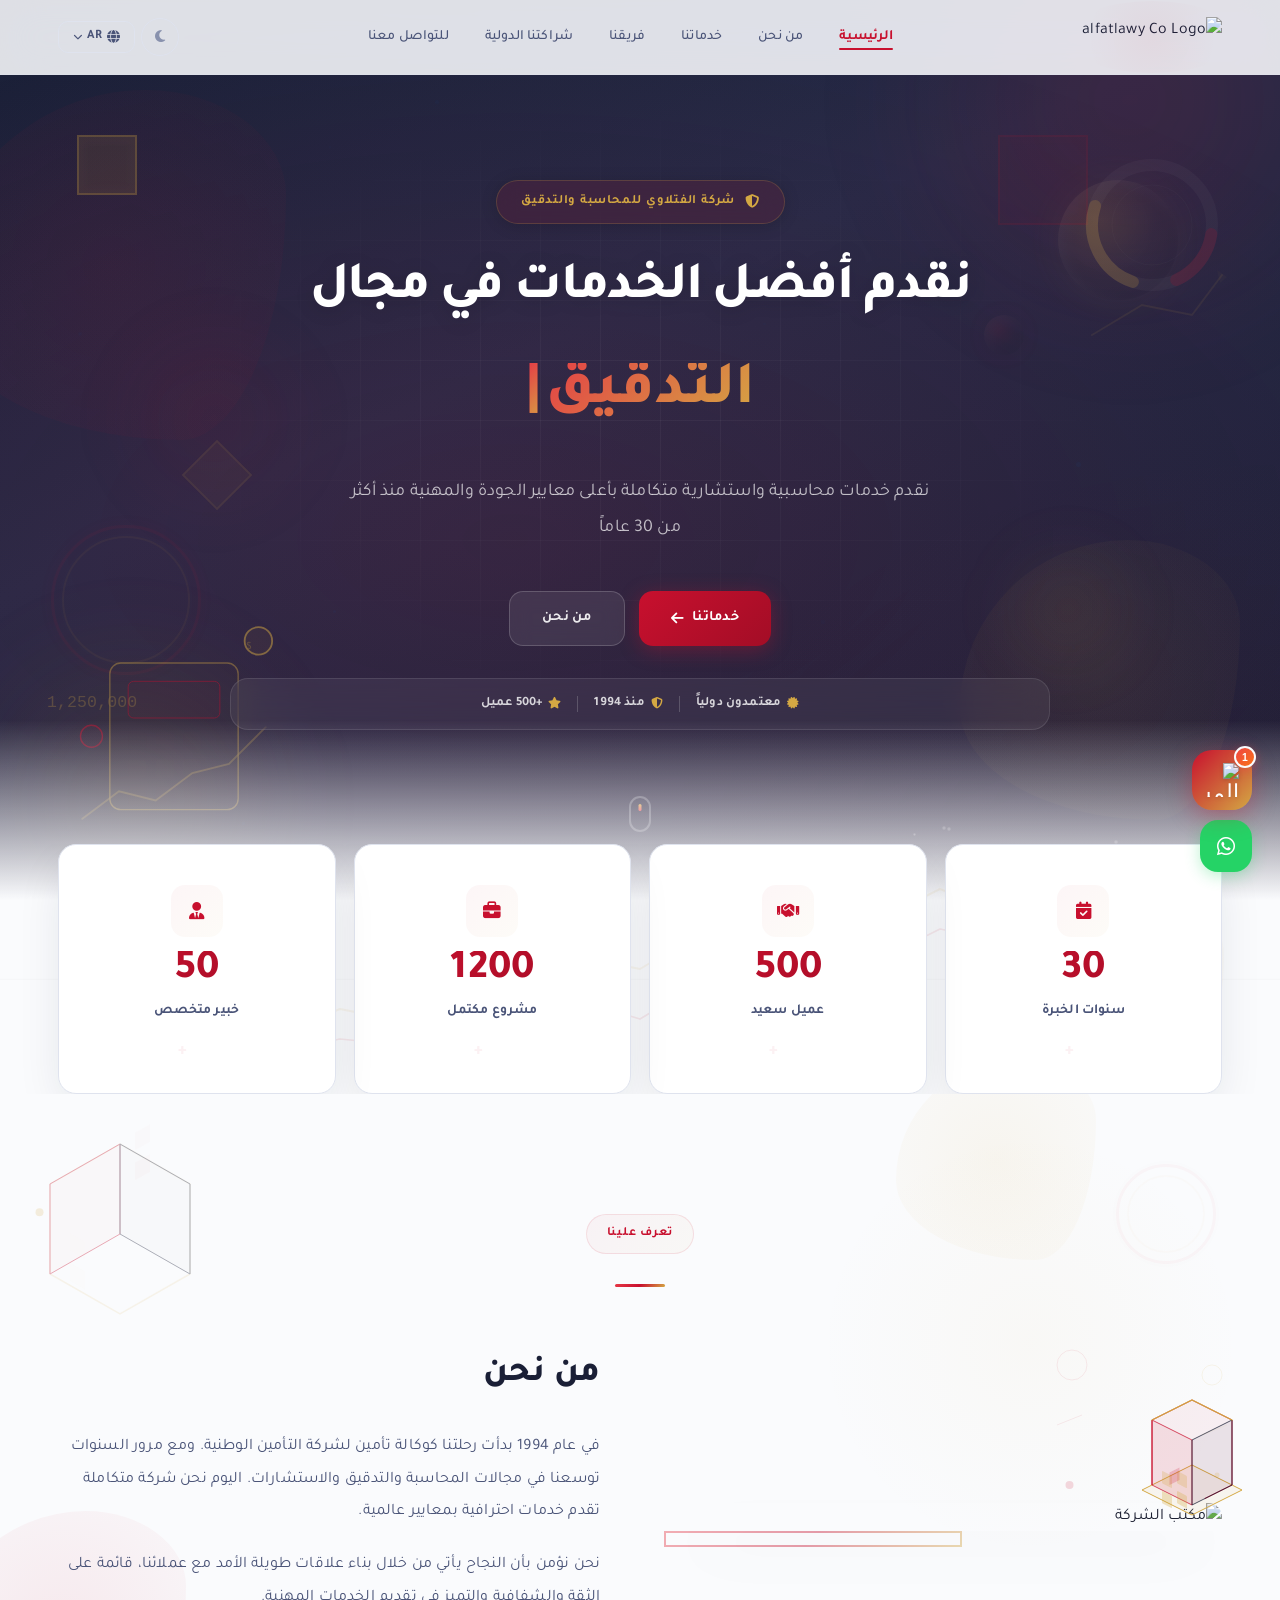
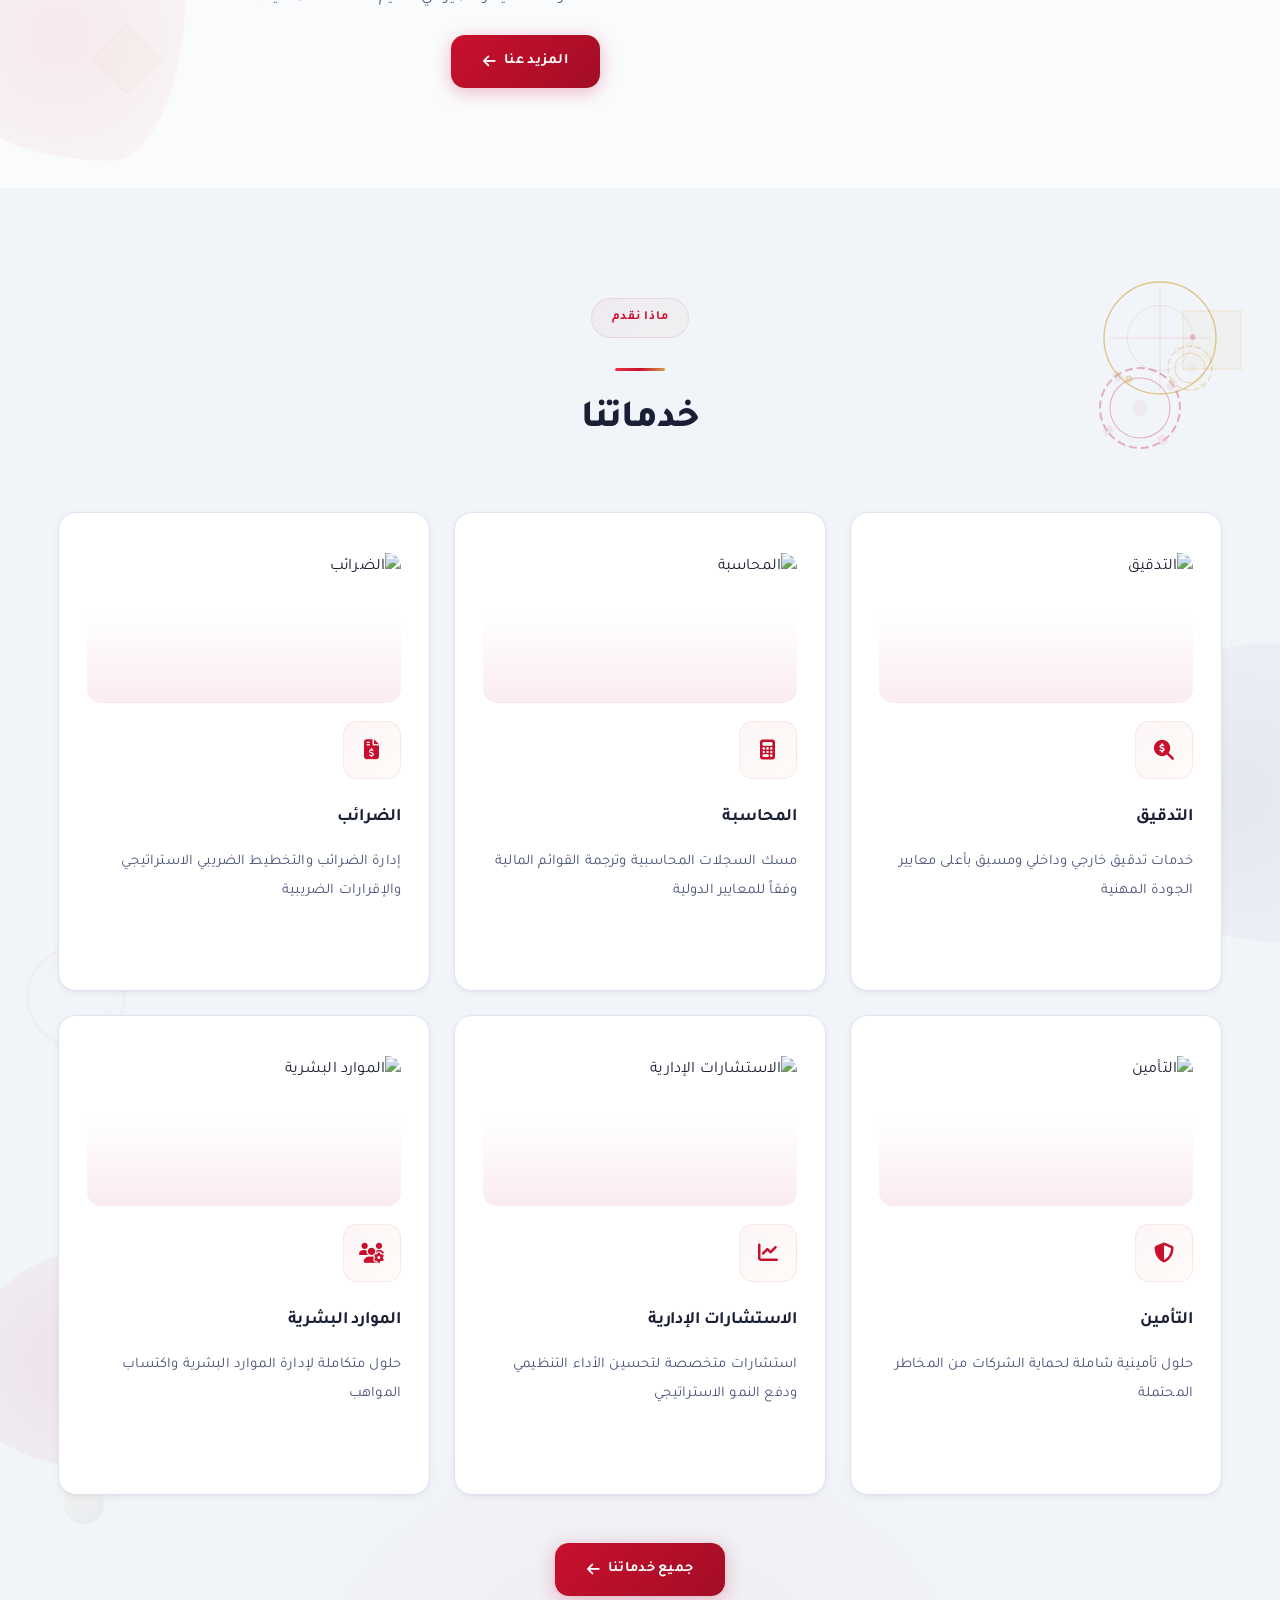
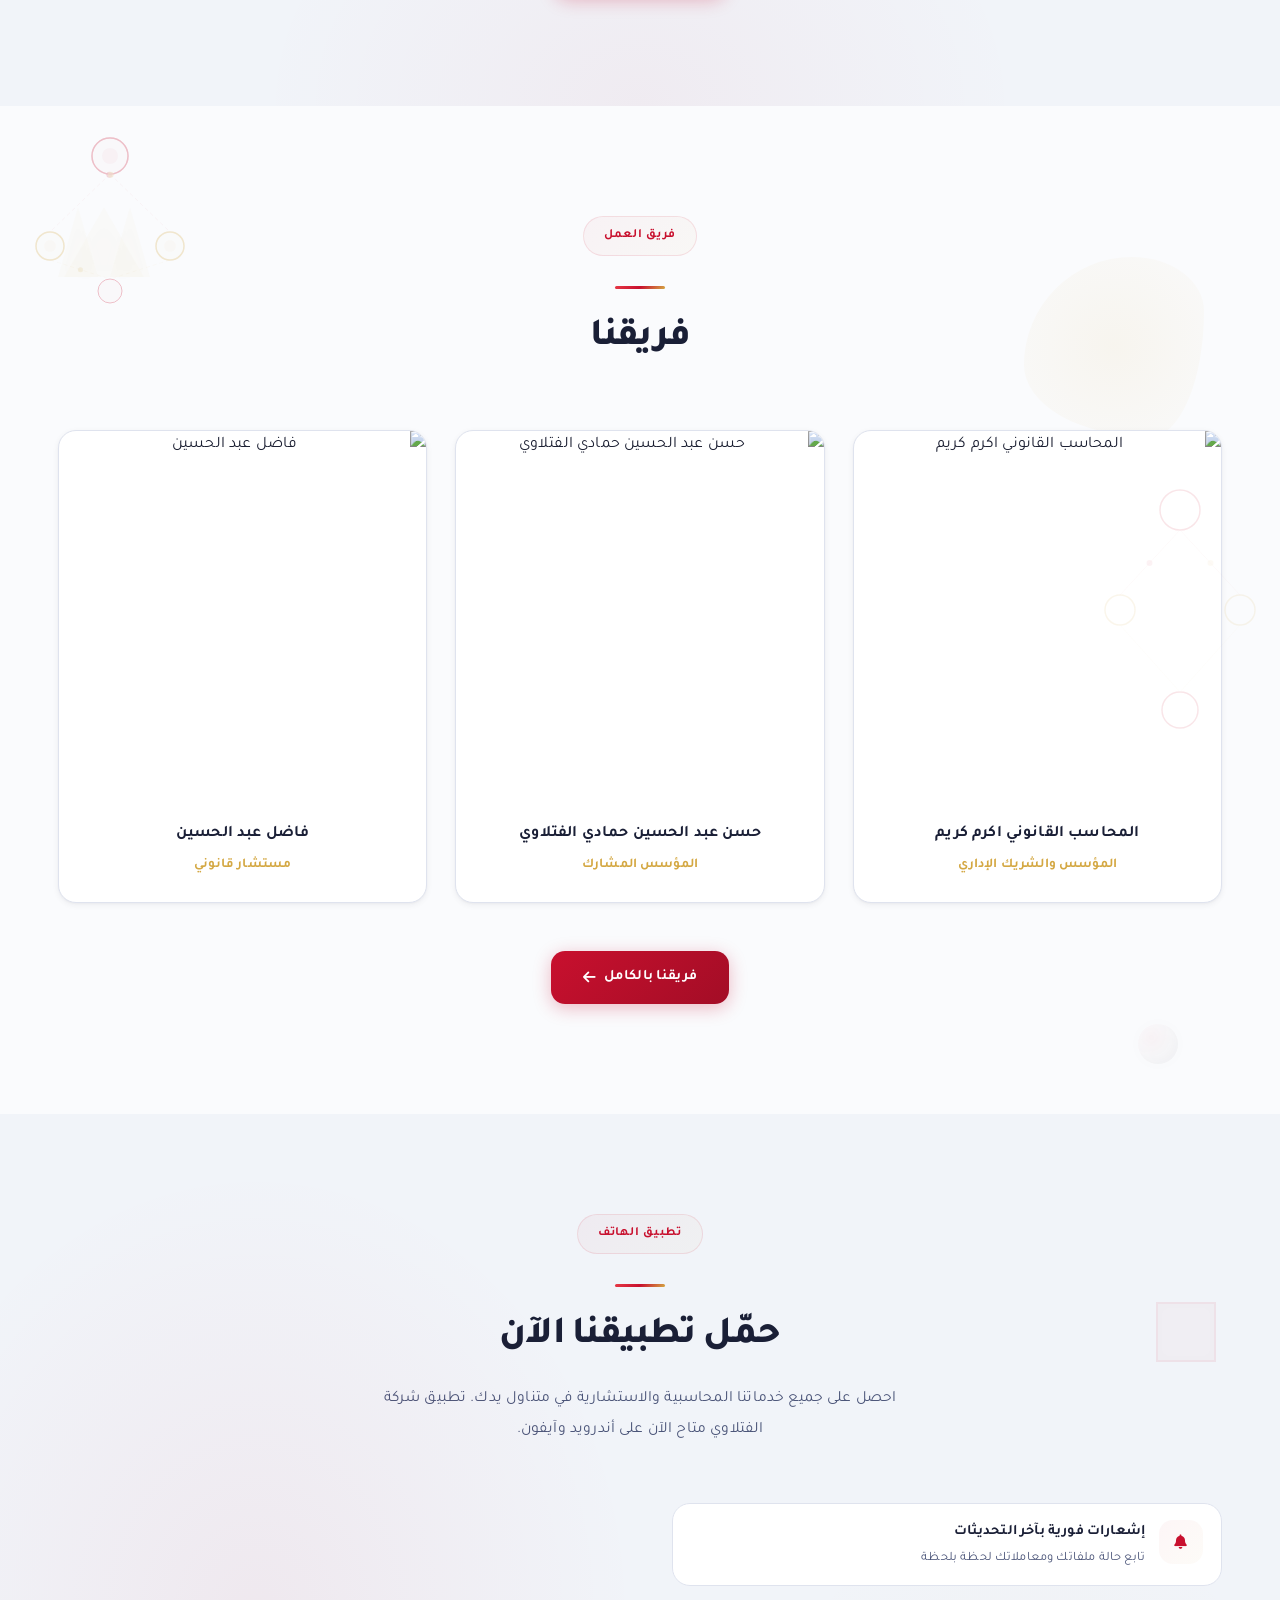
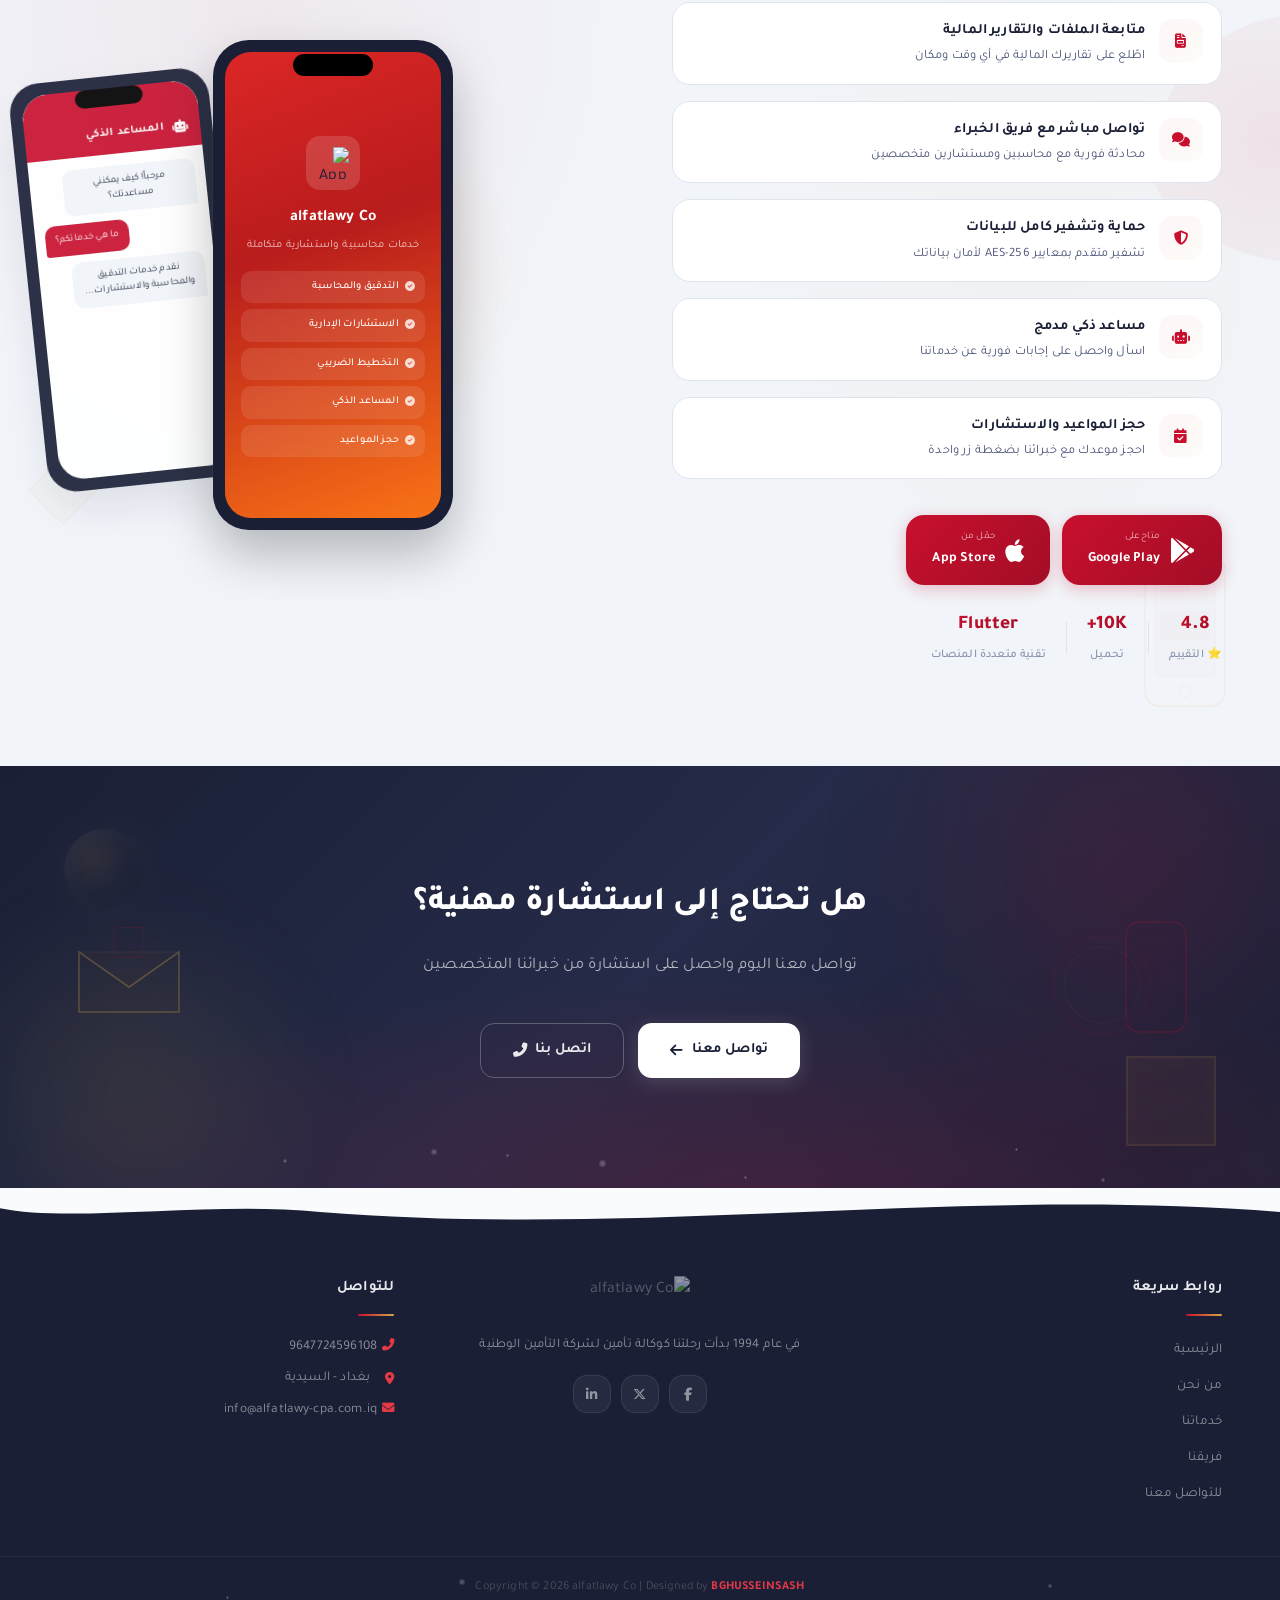
==== commit 37524118: "Remove عبد الحسين from Dr. Akram name + replace chatbot icon with company logo" ====
--- a/index.html
+++ b/index.html
@@ -418,10 +418,10 @@
             <div class="team-grid">
                 <div class="team-card fade-in">
                     <div class="team-img-wrap">
-                        <img src="https://alfatlawy-cpa.com.iq/wp-content/uploads/2024/11/co-founder-2.png" alt="المحاسب القانوني اكرم كريم عبد الحسين">
+                        <img src="https://alfatlawy-cpa.com.iq/wp-content/uploads/2024/11/co-founder-2.png" alt="المحاسب القانوني اكرم كريم">
                         <div class="team-overlay"><a href="team.html"><i class="fas fa-arrow-left"></i></a></div>
                     </div>
-                    <h4 data-i18n="team.m1_name">المحاسب القانوني اكرم كريم عبد الحسين</h4>
+                    <h4 data-i18n="team.m1_name">المحاسب القانوني اكرم كريم</h4>
                     <p data-i18n="team.founder">المؤسس والشريك الإداري</p>
                 </div>
                 <div class="team-card fade-in">
@@ -738,16 +738,7 @@
     <!-- AI Chatbot — Premium Design -->
     <button class="chat-toggle-btn" id="chatToggle" aria-label="المساعد الذكي">
         <span class="chat-icon-open">
-            <svg width="28" height="28" viewBox="0 0 40 40" fill="none">
-                <rect x="6" y="12" width="28" height="20" rx="6" fill="white" opacity="0.95"/>
-                <rect x="8" y="14" width="24" height="16" rx="4" fill="none" stroke="white" stroke-width="1.5"/>
-                <circle cx="16" cy="22" r="2.5" fill="#c8102e"/>
-                <circle cx="24" cy="22" r="2.5" fill="#d4a843"/>
-                <rect x="14" y="27" width="12" height="2" rx="1" fill="white" opacity="0.6"/>
-                <rect x="13" y="8" width="14" height="6" rx="3" fill="white" opacity="0.4"/>
-                <circle cx="20" cy="6" r="2" fill="#d4a843"><animate attributeName="opacity" values="0.4;1;0.4" dur="2s" repeatCount="indefinite"/></circle>
-                <line x1="20" y1="4" x2="20" y2="1" stroke="#d4a843" stroke-width="1.5" stroke-linecap="round"><animate attributeName="y2" values="1;0;1" dur="2s" repeatCount="indefinite"/></line>
-            </svg>
+            <img class="toggle-logo" src="https://alfatlawy-cpa.com.iq/wp-content/uploads/2024/11/Untitled_design-removebg-preview.png" alt="المساعد الذكي">
         </span>
         <span class="chat-icon-close"><i class="fas fa-times"></i></span>
         <span class="chat-badge">1</span>
@@ -755,19 +746,7 @@
     <div class="chat-panel" id="chatPanel">
         <div class="chat-header">
             <div class="chat-avatar">
-                <svg class="avatar-svg" viewBox="0 0 48 48" fill="none">
-                    <rect x="8" y="14" width="32" height="24" rx="8" fill="rgba(255,255,255,0.2)" stroke="rgba(255,255,255,0.4)" stroke-width="1.5"/>
-                    <circle cx="18" cy="26" r="3" fill="#fff"><animate attributeName="r" values="3;3.5;3" dur="3s" repeatCount="indefinite"/></circle>
-                    <circle cx="30" cy="26" r="3" fill="#d4a843"><animate attributeName="r" values="3;3.5;3" dur="3s" begin="0.5s" repeatCount="indefinite"/></circle>
-                    <path d="M19 32 Q24 35 29 32" stroke="rgba(255,255,255,0.6)" stroke-width="1.5" fill="none" stroke-linecap="round"/>
-                    <rect x="15" y="9" width="18" height="7" rx="3.5" fill="rgba(255,255,255,0.15)"/>
-                    <circle cx="24" cy="6" r="2.5" fill="#d4a843" opacity="0.8"><animate attributeName="opacity" values="0.5;1;0.5" dur="2.5s" repeatCount="indefinite"/></circle>
-                    <line x1="24" y1="3.5" x2="24" y2="0" stroke="#d4a843" stroke-width="1.5" stroke-linecap="round">
-                        <animate attributeName="y2" values="0;-1;0" dur="2.5s" repeatCount="indefinite"/>
-                    </line>
-                    <rect x="4" y="22" width="5" height="8" rx="2.5" fill="rgba(255,255,255,0.15)"/>
-                    <rect x="39" y="22" width="5" height="8" rx="2.5" fill="rgba(255,255,255,0.15)"/>
-                </svg>
+                <img class="avatar-logo" src="https://alfatlawy-cpa.com.iq/wp-content/uploads/2024/11/Untitled_design-removebg-preview.png" alt="الفتلاوي">
             </div>
             <div class="chat-header-info">
                 <h4 data-i18n="chat.title">المساعد الذكي</h4>
--- a/css/style.css
+++ b/css/style.css
@@ -1890,6 +1890,8 @@
     position: relative; z-index: 1;
 }
 .chat-avatar .avatar-svg { width: 32px; height: 32px; }
+.chat-avatar .avatar-logo { width: 36px; height: 36px; object-fit: contain; border-radius: 10px; }
+.chat-toggle-btn .toggle-logo { width: 34px; height: 34px; object-fit: contain; filter: drop-shadow(0 1px 2px rgba(0,0,0,0.15)); }
 .chat-header-info { position: relative; z-index: 1; }
 .chat-header-info h4 {
     font-size: 0.95rem; font-weight: 800; margin-bottom: 3px;
